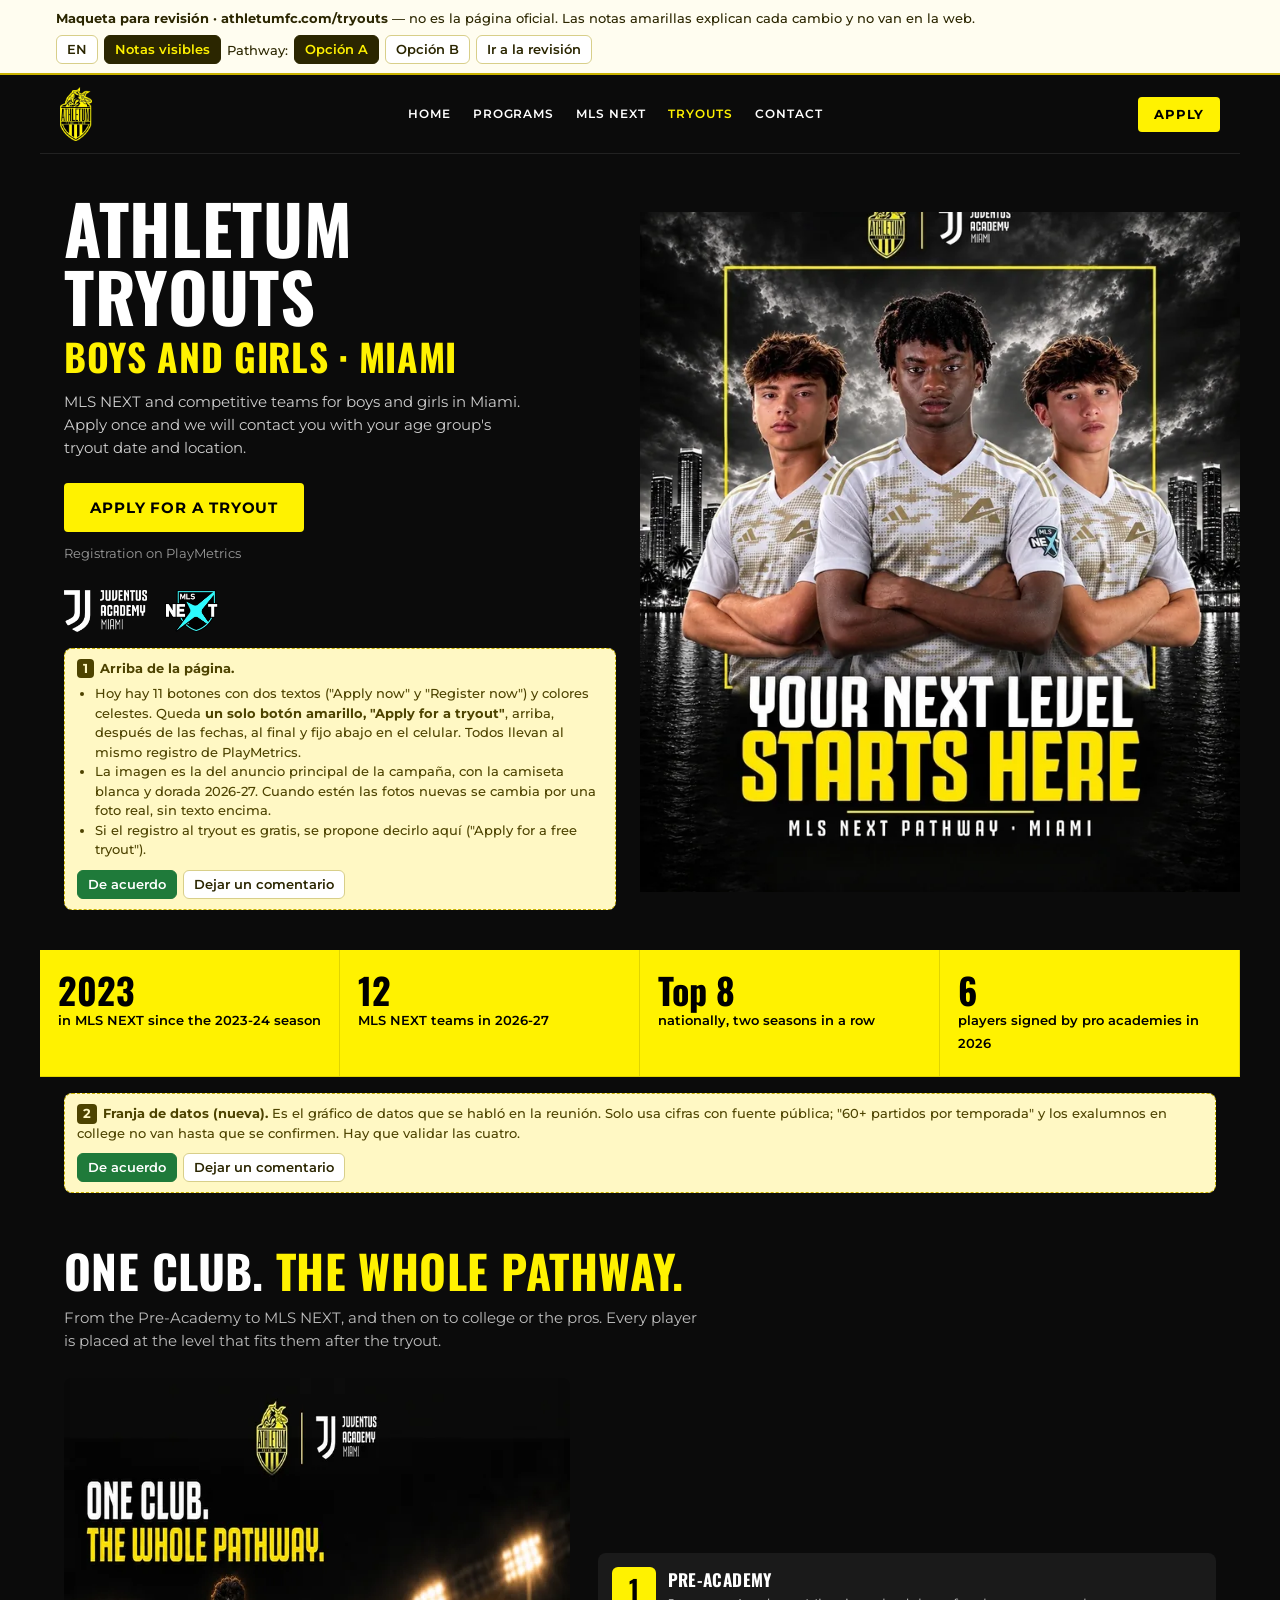
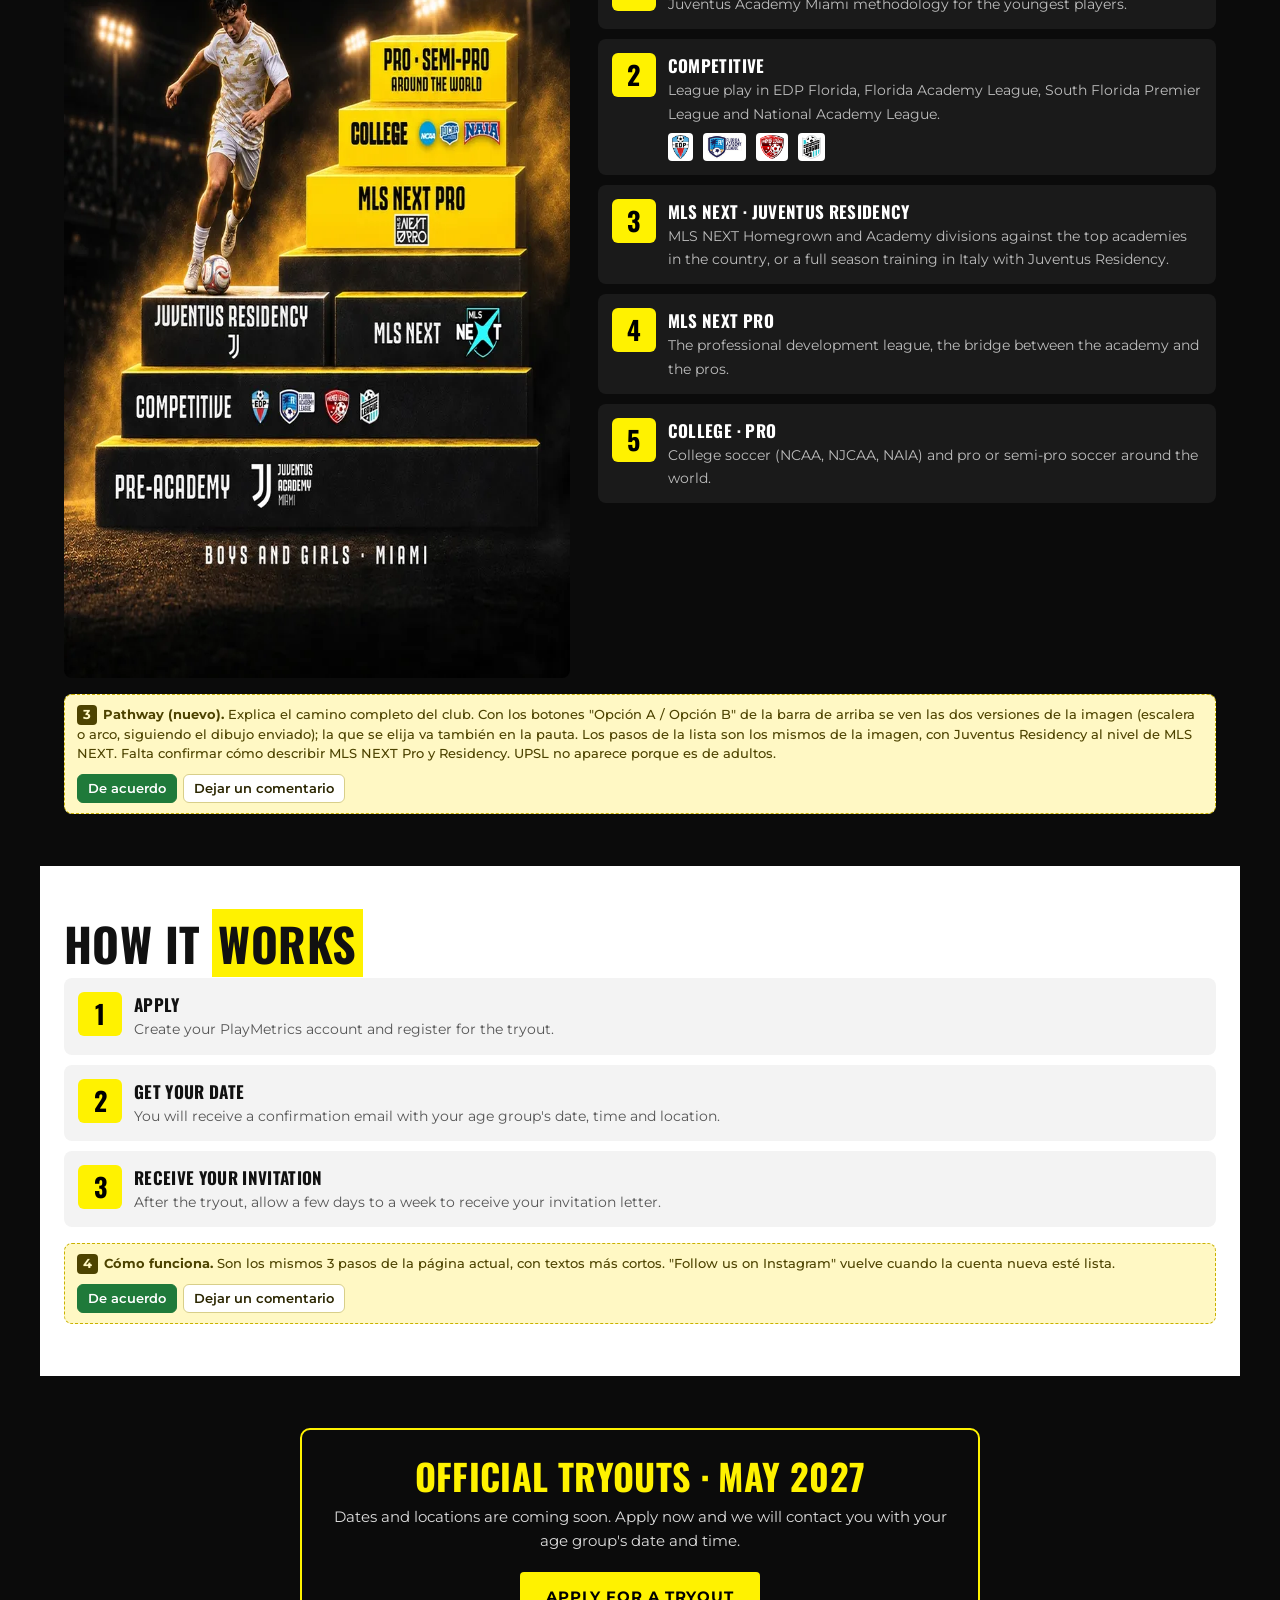
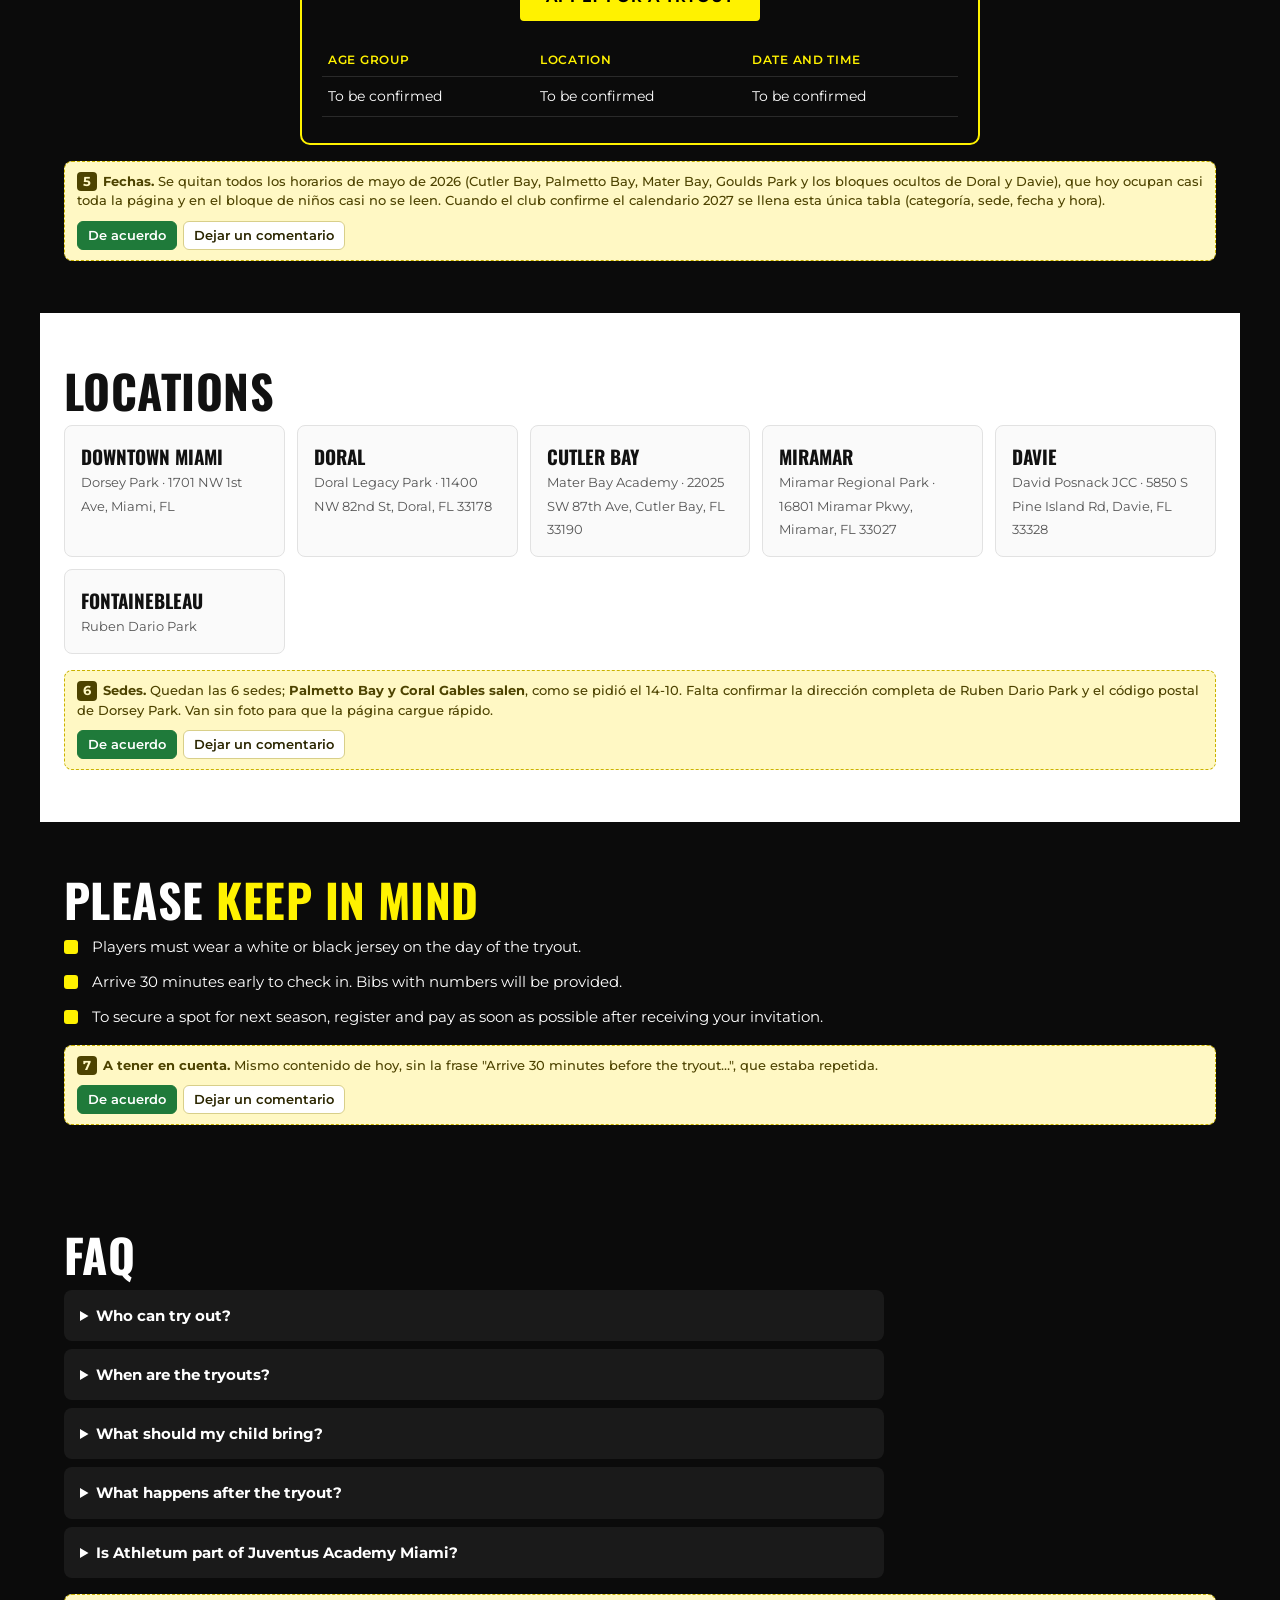
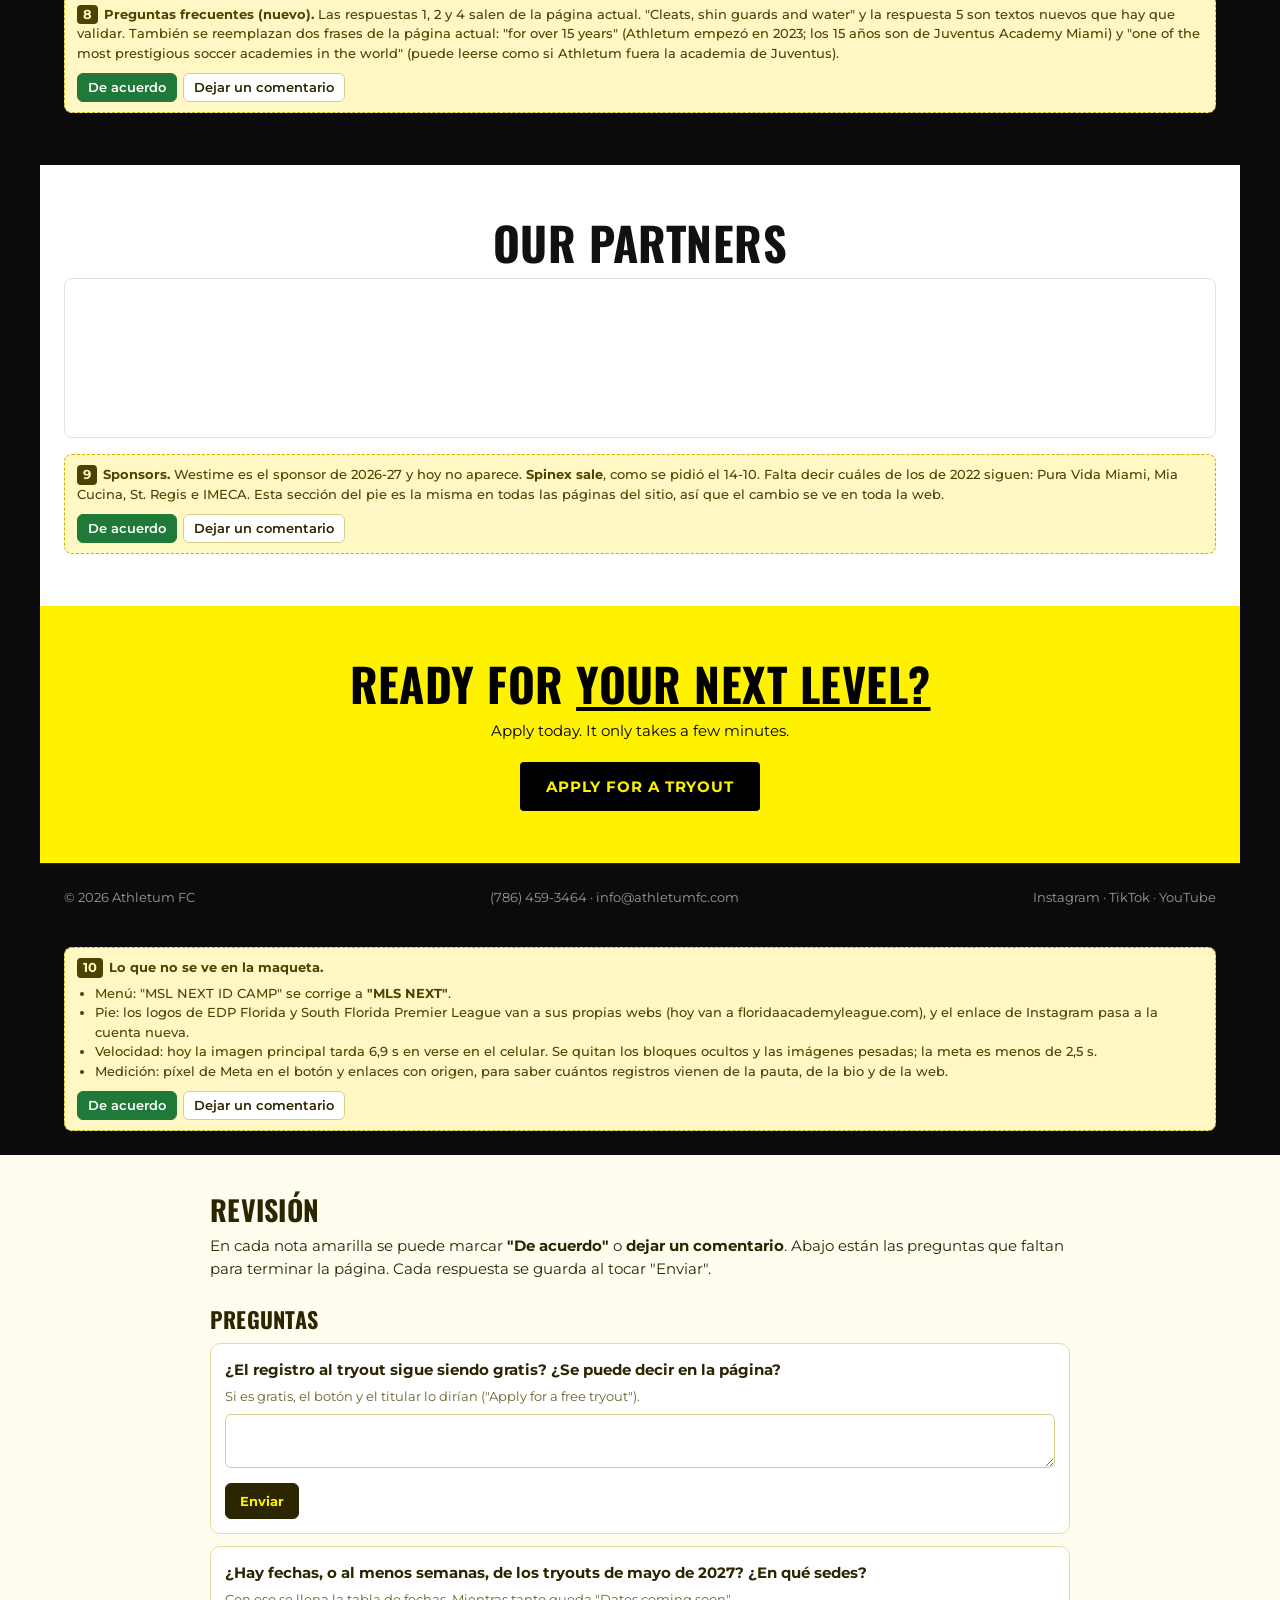
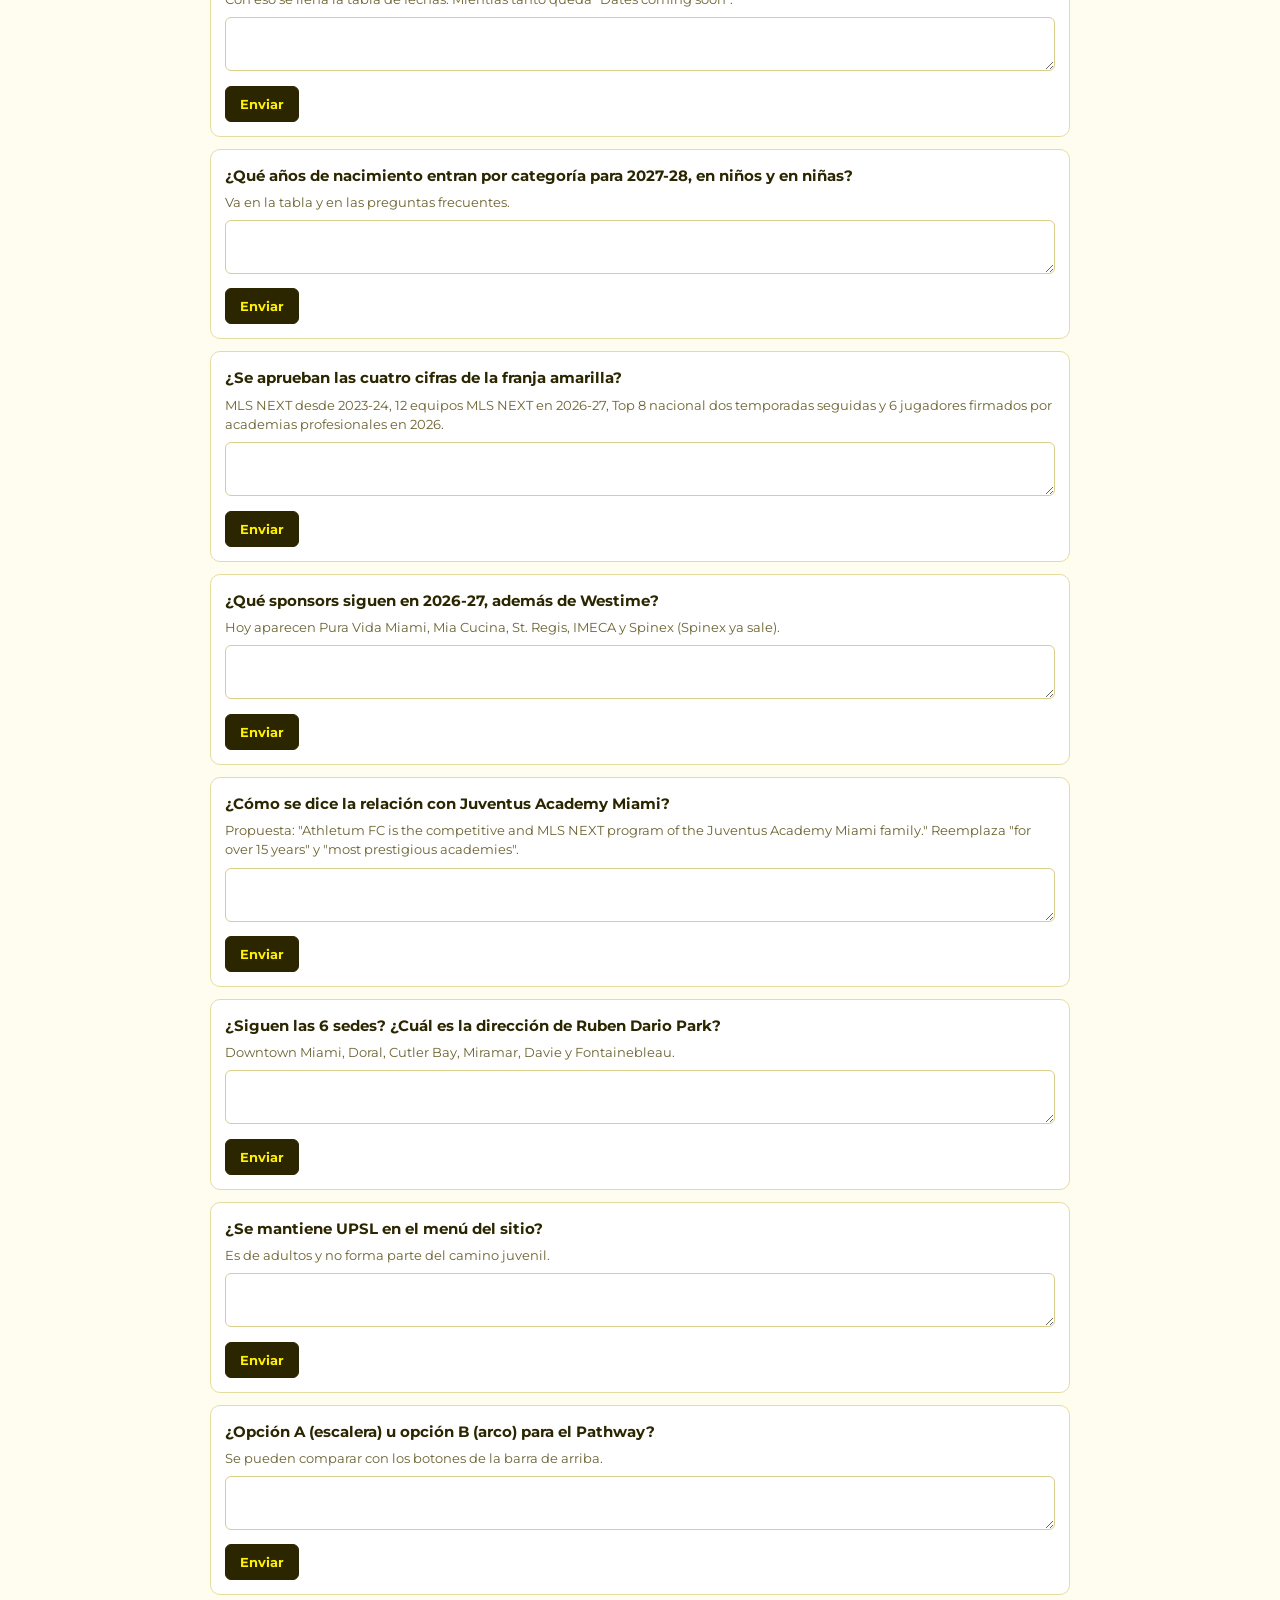
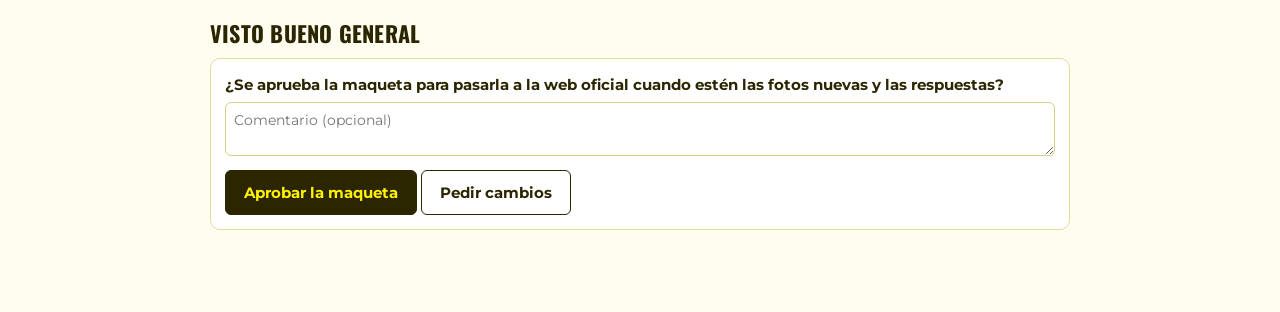
==== index.html @ 24070ed6 "Maqueta: cambio de idioma ES/EN Co-Authored-By: Claude Opus 5.5 <noreply@anthropic.com>" ====
<!doctype html>
<html lang="es">
<head>
<meta charset="utf-8">
<meta name="viewport" content="width=device-width, initial-scale=1">
<meta name="robots" content="noindex, nofollow">
<title>Maqueta Tryouts Athletum</title>
<link rel="preconnect" href="https://fonts.googleapis.com">
<link rel="preconnect" href="https://fonts.gstatic.com" crossorigin>
<link href="https://fonts.googleapis.com/css2?family=Oswald:wght@500;700&family=Montserrat:wght@400;500;600;700&display=swap" rel="stylesheet">
<style>
:root{--amarillo:#FFF200;--negro:#0b0b0b;--gris:#1a1a1a;--nota:#fff8c4;--nota-borde:#c9b200;--nota-txt:#4d4300;--ok:#1f7a3a}
*{box-sizing:border-box}
html{scroll-behavior:smooth;scroll-padding-top:70px}
body{margin:0;background:var(--negro);color:#fff;font:15px/1.55 Montserrat,system-ui,sans-serif}
img{max-width:100%;display:block}
a{color:inherit}
h1,h2,h3{font-family:Oswald,Impact,sans-serif;font-weight:700;text-transform:uppercase;letter-spacing:.01em;line-height:1.1}

/* ---------- barra de revisión (no es parte de la web) ---------- */
.rev{position:sticky;top:0;z-index:50;background:#fffdf0;color:#2b2600;border-bottom:2px solid var(--nota-borde);font:500 13px/1.4 Montserrat,sans-serif}
.rev .in{max-width:1200px;margin:0 auto;padding:9px 16px;display:flex;flex-wrap:wrap;gap:8px 14px;align-items:center;justify-content:space-between}
.rev b{font-weight:700}
.rev .ctl{display:flex;flex-wrap:wrap;gap:6px;align-items:center}
.rev button,.rev a.b{font:600 12.5px Montserrat,sans-serif;border:1px solid #d8cf8a;background:#fff;color:#2b2600;border-radius:6px;padding:6px 10px;cursor:pointer;text-decoration:none}
.rev button[aria-pressed="true"]{background:#2b2600;color:#fff200;border-color:#2b2600}
.rev button:focus-visible,.rev a.b:focus-visible{outline:2px solid #2b2600;outline-offset:2px}

/* ---------- maqueta de la web ---------- */
.m{max-width:1200px;margin:0 auto;background:var(--negro)}
.cab{display:flex;justify-content:space-between;align-items:center;padding:12px 20px;border-bottom:1px solid #222}
.cab img{height:54px;width:auto}
.cab nav{display:none;gap:22px;font-size:12px;font-weight:600;letter-spacing:.08em}
@media(min-width:900px){.cab nav{display:flex}}
.cab nav span.act{color:var(--amarillo)}
.btn{display:inline-block;background:var(--amarillo);color:#000;font:700 15px Montserrat,sans-serif;letter-spacing:.06em;text-transform:uppercase;text-decoration:none;padding:15px 26px;border-radius:4px;border:0;cursor:pointer}
.btn.chico{padding:10px 16px;font-size:12.5px}
.btn:focus-visible{outline:3px solid #fff;outline-offset:2px}
.hero{display:grid;grid-template-columns:1fr;align-items:center}
@media(min-width:900px){.hero{grid-template-columns:1fr 1fr}}
.hero .txt{padding:40px 24px}
.hero h1{font-size:clamp(40px,7vw,68px);margin:0 0 6px;line-height:1}
.hero h1 em{font-style:normal;color:var(--amarillo);display:block;font-size:.55em;margin-top:8px}
.hero p{color:#cfcfcf;max-width:460px;margin:14px 0 24px}
.hero .fino{font-size:12.5px;color:#9a9a9a;margin-top:12px}
.hero > img{width:100%;height:100%;object-fit:cover;max-height:680px}
.afil{display:flex;gap:18px;align-items:center;margin-top:26px}
.afil img{height:42px;width:auto}
.cifras{display:grid;grid-template-columns:repeat(2,1fr);background:var(--amarillo);color:#000}
@media(min-width:900px){.cifras{grid-template-columns:repeat(4,1fr)}}
.cifras div{padding:22px 18px;border-right:1px solid rgba(0,0,0,.12);border-bottom:1px solid rgba(0,0,0,.12)}
.cifras b{display:block;font:700 36px Oswald,sans-serif;line-height:1}
.cifras span{font-size:12.5px;font-weight:600}
section{padding:52px 24px}
section h2{font-size:clamp(30px,4.6vw,46px);margin:0 0 10px}
section h2 em{font-style:normal;color:var(--amarillo)}
.sub{color:#bdbdbd;margin:0 0 26px;max-width:640px}
.claro{background:#fff;color:#111}
.claro .sub{color:#555}
.claro h2 em{color:#111;background:var(--amarillo);padding:0 6px}
.pathway{display:grid;gap:28px;align-items:center}
@media(min-width:900px){.pathway{grid-template-columns:.9fr 1.1fr}}
.pathway img{border-radius:8px}
.pasos{list-style:none;padding:0;margin:0;display:grid;gap:10px;counter-reset:p}
.pasos li{display:grid;grid-template-columns:44px 1fr;gap:12px;align-items:start;background:var(--gris);border-radius:8px;padding:14px}
.claro .pasos li{background:#f3f3f3}
.pasos li::before{counter-increment:p;content:counter(p);font:700 26px Oswald,sans-serif;color:#000;background:var(--amarillo);border-radius:6px;text-align:center;line-height:44px;height:44px}
.pasos b{display:block;font:700 17px Oswald,sans-serif;text-transform:uppercase;letter-spacing:.02em}
.pasos span{font-size:13.5px;color:#bdbdbd}
.claro .pasos span{color:#555}
.logos-fila{display:flex;flex-wrap:wrap;gap:10px;align-items:center;margin-top:8px}
.logos-fila img{height:28px;width:auto;background:#fff;border-radius:4px;padding:2px 4px}
.fecha{border:2px solid var(--amarillo);border-radius:10px;padding:26px 20px;text-align:center;max-width:680px;margin:0 auto}
.fecha h3{font-size:clamp(26px,4vw,36px);margin:0;color:var(--amarillo)}
.fecha p{margin:10px 0 20px;color:#ddd}
.tabla-scroll{overflow-x:auto}
.tabla{width:100%;border-collapse:collapse;margin:22px 0 0;font-size:13.5px;text-align:left}
.tabla th,.tabla td{border-bottom:1px solid #2a2a2a;padding:9px 6px}
.tabla th{color:var(--amarillo);font:600 12px Montserrat,sans-serif;letter-spacing:.06em;text-transform:uppercase}
.sedes{display:grid;grid-template-columns:repeat(auto-fit,minmax(220px,1fr));gap:12px}
.sede{border:1px solid #e2e2e2;border-radius:8px;padding:16px;background:#fafafa}
.sede b{font:700 19px Oswald,sans-serif;text-transform:uppercase;display:block}
.sede span{font-size:13px;color:#555}
.tener{display:grid;gap:12px;padding:0;margin:0;list-style:none;max-width:760px}
.tener li{padding-left:28px;position:relative}
.tener li::before{content:"";position:absolute;left:0;top:5px;width:14px;height:14px;background:var(--amarillo);border-radius:3px}
details{background:var(--gris);border-radius:8px;padding:14px 16px;margin-bottom:8px;max-width:820px}
summary{cursor:pointer;font-weight:700}
details p{margin:10px 0 0;color:#cfcfcf;font-size:14px}
.sponsors{display:flex;flex-wrap:wrap;gap:28px;align-items:center;justify-content:center;background:#fff;border:1px solid #e2e2e2;border-radius:8px;padding:24px}
.sponsors img{height:110px;width:auto}
.final{text-align:center;background:var(--amarillo);color:#000}
.final h2 em{color:#000;text-decoration:underline}
.final .btn{background:#000;color:var(--amarillo)}
.pie{padding:24px;font-size:12.5px;color:#9a9a9a;display:flex;flex-wrap:wrap;gap:16px;justify-content:space-between;border-top:1px solid #222}
.fija{position:sticky;bottom:0;background:rgba(11,11,11,.96);padding:10px 16px;display:flex;justify-content:center;border-top:1px solid #333;z-index:20}
.fija .btn{width:100%;text-align:center}
@media(min-width:900px){.fija{display:none}}

/* ---------- notas de revisión ---------- */
.nota{display:block;background:var(--nota);color:var(--nota-txt);border:1px dashed var(--nota-borde);border-radius:8px;font:500 13px/1.5 Montserrat,sans-serif;padding:10px 12px;margin:16px 0 0;text-transform:none;letter-spacing:0;text-align:left}
.nota b{color:var(--nota-txt)}
.nota .num{display:inline-block;background:var(--nota-txt);color:var(--nota);font-weight:700;border-radius:4px;padding:0 6px;margin-right:6px}
.nota ul{margin:6px 0 0;padding-left:18px}
.nota .acc{display:flex;flex-wrap:wrap;gap:6px;margin-top:10px;align-items:center}
.nota button{font:600 12.5px Montserrat,sans-serif;border:1px solid #d8cf8a;background:#fff;color:#2b2600;border-radius:6px;padding:6px 10px;cursor:pointer}
.nota button.si{background:var(--ok);border-color:var(--ok);color:#fff}
.nota button:focus-visible{outline:2px solid #2b2600;outline-offset:2px}
.nota textarea{width:100%;font:13px Montserrat,sans-serif;border:1px solid #d8cf8a;border-radius:6px;padding:8px;margin-top:8px;resize:vertical}
.nota .est{font-weight:700;color:var(--ok)}
.nota.hecho{border-style:solid;border-color:var(--ok)}
html[data-l="en"] .es,html:not([data-l="en"]) .en{display:none!important}
.nota>div.es,.nota>div.en{display:inline}
body.sin-notas .nota{display:none}
.solo-rev{display:none}body.sin-notas .solo-rev{display:block}

/* ---------- panel final de revisión ---------- */
.panel{background:#fffdf0;color:#2b2600;padding:40px 16px 70px}
.panel .in{max-width:860px;margin:0 auto}
.panel h2{color:#2b2600;font-size:28px;margin:0 0 8px}
.panel p{margin:0 0 14px}
.panel ol{padding-left:20px}
.panel li{margin:6px 0}
.panel .preg{background:#fff;border:1px solid #e6dca0;border-radius:10px;padding:14px;margin:12px 0}
.panel .preg label{display:block;font-weight:700;margin-bottom:6px}
.panel .preg .ctx{font-size:12.5px;color:#6b6230;margin:0 0 8px}
.panel textarea{width:100%;font:14px Montserrat,sans-serif;border:1px solid #d8cf8a;border-radius:6px;padding:8px;resize:vertical}
.panel button{font:700 13px Montserrat,sans-serif;border:1px solid #2b2600;background:#2b2600;color:#fff200;border-radius:6px;padding:9px 14px;cursor:pointer;margin-top:8px}
.panel button.sec{background:#fff;color:#2b2600}
.panel button:focus-visible{outline:2px solid #2b2600;outline-offset:2px}
.panel .est{font-weight:700;color:var(--ok);margin-left:8px}
.panel .grande{font-size:15px;padding:12px 18px}
</style>
</head>
<body>

<div class="rev" role="region" aria-label="Barra de revisión">
  <div class="in">
    <span><span class="es"><b>Maqueta para revisión · athletumfc.com/tryouts</b> — no es la página oficial. Las notas amarillas explican cada cambio y no van en la web.</span><span class="en"><b>Mockup for review · athletumfc.com/tryouts</b> — this is not the live page. The yellow notes explain each change and are not part of the website.</span></span>
    <span class="ctl">
      <button type="button" id="b-lang">EN</button>
      <button type="button" id="b-notas" aria-pressed="true">Notas visibles</button>
      <span>Pathway:</span>
      <button type="button" class="b-pw" data-pw="a" aria-pressed="true"><span class="es">Opción A</span><span class="en">Option A</span></button>
      <button type="button" class="b-pw" data-pw="b" aria-pressed="false"><span class="es">Opción B</span><span class="en">Option B</span></button>
      <a class="b" href="#revision"><span class="es">Ir a la revisión</span><span class="en">Go to review</span></a>
    </span>
  </div>
</div>

<main class="m">

  <div class="cab">
    <img src="assets/logo_athletum.webp" alt="Athletum FC" width="178" height="300">
    <nav aria-label="Menú (maqueta)"><span>HOME</span><span>PROGRAMS</span><span>MLS NEXT</span><span class="act">TRYOUTS</span><span>CONTACT</span></nav>
    <a class="btn chico" href="#apply">Apply</a>
  </div>

  <div class="hero" id="s-hero">
    <div class="txt">
      <h1>Athletum Tryouts <em>Boys and girls · Miami</em></h1>
      <p>MLS NEXT and competitive teams for boys and girls in Miami. Apply once and we will contact you with your age group's tryout date and location.</p>
      <a class="btn" id="apply" href="#apply">Apply for a tryout</a>
      <div class="fino">Registration on PlayMetrics</div>
      <div class="afil"><img src="assets/logo_jam.webp" alt="Juventus Academy Miami" width="593" height="300"><img src="assets/logo_mlsnext.webp" alt="MLS NEXT" width="208" height="164"></div>
      <div class="nota" data-k="hero"><span class="num">1</span><div class="es"><b>Arriba de la página.</b>
        <ul>
          <li>Hoy hay 11 botones con dos textos ("Apply now" y "Register now") y colores celestes. Queda <b>un solo botón amarillo, "Apply for a tryout"</b>, arriba, después de las fechas, al final y fijo abajo en el celular. Todos llevan al mismo registro de PlayMetrics.</li>
          <li>La imagen es la del anuncio principal de la campaña, con la camiseta blanca y dorada 2026-27. Cuando estén las fotos nuevas se cambia por una foto real, sin texto encima.</li>
          <li>Si el registro al tryout es gratis, se propone decirlo aquí ("Apply for a free tryout").</li>
        </ul>
      </div><div class="en"><b>Top of the page.</b><ul><li>Today there are 11 buttons with two labels ("Apply now" and "Register now") in light blue. There will be <b>a single yellow button, "Apply for a tryout"</b>: at the top, after the dates, at the end and fixed at the bottom on mobile. All of them go to the same PlayMetrics registration.</li><li>The image is the main ad of the campaign, with the white and gold 2026-27 kit. When the new photos arrive it will be replaced by a real photo with no text on it.</li><li>If the tryout registration is free, the proposal is to say so here ("Apply for a free tryout").</li></ul></div></div>
    </div>
    <img src="assets/hero.webp" alt="Athletum players in the 2026-27 white and gold kit" width="720" height="900" fetchpriority="high">
  </div>

  <div class="cifras" id="s-cifras">
    <div><b>2023</b><span>in MLS NEXT since the 2023-24 season</span></div>
    <div><b>12</b><span>MLS NEXT teams in 2026-27</span></div>
    <div><b>Top 8</b><span>nationally, two seasons in a row</span></div>
    <div><b>6</b><span>players signed by pro academies in 2026</span></div>
  </div>
  <div style="padding:0 24px"><div class="nota" data-k="cifras"><span class="num">2</span><div class="es"><b>Franja de datos (nueva).</b> Es el gráfico de datos que se habló en la reunión. Solo usa cifras con fuente pública; "60+ partidos por temporada" y los exalumnos en college no van hasta que se confirmen. Hay que validar las cuatro.</div><div class="en"><b>Stats strip (new).</b> This is the data graphic discussed in the meeting. It only uses figures with a public source; "60+ games per season" and alumni in college are left out until they are confirmed. All four need to be validated.</div></div></div>

  <section id="s-pathway">
    <h2>One club. <em>The whole pathway.</em></h2>
    <p class="sub">From the Pre-Academy to MLS NEXT, and then on to college or the pros. Every player is placed at the level that fits them after the tryout.</p>
    <div class="pathway">
      <img id="img-pw" src="assets/pathway_a.webp" alt="Athletum pathway: Pre-Academy, Competitive, MLS NEXT, College and Pro" width="720" height="900" loading="lazy">
      <ol class="pasos">
        <li><div><b>Pre-Academy</b><span>Juventus Academy Miami methodology for the youngest players.</span></div></li>
        <li><div><b>Competitive</b><span>League play in EDP Florida, Florida Academy League, South Florida Premier League and National Academy League.</span>
          <div class="logos-fila"><img src="assets/liga_edp.webp" alt="EDP Florida"><img src="assets/liga_fal.webp" alt="Florida Academy League"><img src="assets/liga_sfpl.webp" alt="South Florida Premier League"><img src="assets/liga_nal.webp" alt="National Academy League"></div></div></li>
        <li><div><b>MLS NEXT · Juventus Residency</b><span>MLS NEXT Homegrown and Academy divisions against the top academies in the country, or a full season training in Italy with Juventus Residency.</span></div></li>
        <li><div><b>MLS NEXT Pro</b><span>The professional development league, the bridge between the academy and the pros.</span></div></li>
        <li><div><b>College · Pro</b><span>College soccer (NCAA, NJCAA, NAIA) and pro or semi-pro soccer around the world.</span></div></li>
      </ol>
    </div>
    <div class="nota" data-k="pathway"><span class="num">3</span><div class="es"><b>Pathway (nuevo).</b> Explica el camino completo del club. Con los botones "Opción A / Opción B" de la barra de arriba se ven las dos versiones de la imagen (escalera o arco, siguiendo el dibujo enviado); la que se elija va también en la pauta. Los pasos de la lista son los mismos de la imagen, con Juventus Residency al nivel de MLS NEXT. Falta confirmar cómo describir MLS NEXT Pro y Residency. UPSL no aparece porque es de adultos.</div><div class="en"><b>Pathway (new).</b> Shows the club's full pathway. The "Option A / Option B" buttons in the top bar switch between the two versions of the image (stairs or arch, following the drawing that was sent); the one chosen will also be used in the ads. The steps in the list match the image, with Juventus Residency at the MLS NEXT level. Still to confirm: how to describe MLS NEXT Pro and Residency. UPSL is not shown because it is an adult league.</div></div>
  </section>

  <section class="claro" id="s-como">
    <h2>How it <em>works</em></h2>
    <ol class="pasos">
      <li><div><b>Apply</b><span>Create your PlayMetrics account and register for the tryout.</span></div></li>
      <li><div><b>Get your date</b><span>You will receive a confirmation email with your age group's date, time and location.</span></div></li>
      <li><div><b>Receive your invitation</b><span>After the tryout, allow a few days to a week to receive your invitation letter.</span></div></li>
    </ol>
    <div class="nota" data-k="como"><span class="num">4</span><div class="es"><b>Cómo funciona.</b> Son los mismos 3 pasos de la página actual, con textos más cortos. "Follow us on Instagram" vuelve cuando la cuenta nueva esté lista.</div><div class="en"><b>How it works.</b> Same 3 steps as the current page, with shorter text. "Follow us on Instagram" comes back once the new account is ready.</div></div>
  </section>

  <section id="s-fechas">
    <div class="fecha">
      <h3>Official tryouts · May 2027</h3>
      <p>Dates and locations are coming soon. Apply now and we will contact you with your age group's date and time.</p>
      <a class="btn" href="#apply">Apply for a tryout</a>
      <div class="tabla-scroll"><table class="tabla">
        <tr><th>Age group</th><th>Location</th><th>Date and time</th></tr>
        <tr><td>To be confirmed</td><td>To be confirmed</td><td>To be confirmed</td></tr>
      </table></div>
    </div>
    <div class="nota" data-k="fechas"><span class="num">5</span><div class="es"><b>Fechas.</b> Se quitan todos los horarios de mayo de 2026 (Cutler Bay, Palmetto Bay, Mater Bay, Goulds Park y los bloques ocultos de Doral y Davie), que hoy ocupan casi toda la página y en el bloque de niños casi no se leen. Cuando el club confirme el calendario 2027 se llena esta única tabla (categoría, sede, fecha y hora).</div><div class="en"><b>Dates.</b> All the May 2026 schedules are removed (Cutler Bay, Palmetto Bay, Mater Bay, Goulds Park and the hidden Doral and Davie blocks). Today they take up almost the whole page, and in the boys' block they are barely readable. Once the club confirms the 2027 calendar, this single table is filled in (age group, location, date and time).</div></div>
  </section>

  <section class="claro" id="s-sedes">
    <h2>Locations</h2>
    <div class="sedes">
      <div class="sede"><b>Downtown Miami</b><span>Dorsey Park · 1701 NW 1st Ave, Miami, FL</span></div>
      <div class="sede"><b>Doral</b><span>Doral Legacy Park · 11400 NW 82nd St, Doral, FL 33178</span></div>
      <div class="sede"><b>Cutler Bay</b><span>Mater Bay Academy · 22025 SW 87th Ave, Cutler Bay, FL 33190</span></div>
      <div class="sede"><b>Miramar</b><span>Miramar Regional Park · 16801 Miramar Pkwy, Miramar, FL 33027</span></div>
      <div class="sede"><b>Davie</b><span>David Posnack JCC · 5850 S Pine Island Rd, Davie, FL 33328</span></div>
      <div class="sede"><b>Fontainebleau</b><span>Ruben Dario Park</span></div>
    </div>
    <div class="nota" data-k="sedes"><span class="num">6</span><div class="es"><b>Sedes.</b> Quedan las 6 sedes; <b>Palmetto Bay y Coral Gables salen</b>, como se pidió el 14-10. Falta confirmar la dirección completa de Ruben Dario Park y el código postal de Dorsey Park. Van sin foto para que la página cargue rápido.</div><div class="en"><b>Locations.</b> The 6 locations stay; <b>Palmetto Bay and Coral Gables are removed</b>, as requested on Oct 14. Still to confirm: the full address of Ruben Dario Park and the ZIP code of Dorsey Park. No photos, so the page loads fast.</div></div>
  </section>

  <section id="s-tener">
    <h2>Please <em>keep in mind</em></h2>
    <ul class="tener">
      <li>Players must wear a white or black jersey on the day of the tryout.</li>
      <li>Arrive 30 minutes early to check in. Bibs with numbers will be provided.</li>
      <li>To secure a spot for next season, register and pay as soon as possible after receiving your invitation.</li>
    </ul>
    <div class="nota" data-k="tener"><span class="num">7</span><div class="es"><b>A tener en cuenta.</b> Mismo contenido de hoy, sin la frase "Arrive 30 minutes before the tryout…", que estaba repetida.</div><div class="en"><b>Keep in mind.</b> Same content as today, without the sentence "Arrive 30 minutes before the tryout…", which was repeated.</div></div>
  </section>

  <section id="s-faq">
    <h2>FAQ</h2>
    <details><summary>Who can try out?</summary><p>Boys and girls. Each age group has its own date and time.</p></details>
    <details><summary>When are the tryouts?</summary><p>The official tryouts are in May 2027. Apply now and we will contact you with the date and location for your age group.</p></details>
    <details><summary>What should my child bring?</summary><p>A white or black jersey, cleats, shin guards and water. Please arrive 30 minutes early to check in.</p></details>
    <details><summary>What happens after the tryout?</summary><p>You will receive an invitation letter within a few days to a week with the team and level for your player.</p></details>
    <details><summary>Is Athletum part of Juventus Academy Miami?</summary><p>Athletum FC is the competitive and MLS NEXT program of the Juventus Academy Miami family.</p></details>
    <div class="nota" data-k="faq"><span class="num">8</span><div class="es"><b>Preguntas frecuentes (nuevo).</b> Las respuestas 1, 2 y 4 salen de la página actual. "Cleats, shin guards and water" y la respuesta 5 son textos nuevos que hay que validar. También se reemplazan dos frases de la página actual: "for over 15 years" (Athletum empezó en 2023; los 15 años son de Juventus Academy Miami) y "one of the most prestigious soccer academies in the world" (puede leerse como si Athletum fuera la academia de Juventus).</div><div class="en"><b>FAQ (new).</b> Answers 1, 2 and 4 come from the current page. "Cleats, shin guards and water" and answer 5 are new and need to be validated. Two sentences of the current page are also replaced: "for over 15 years" (Athletum started in 2023; the 15 years belong to Juventus Academy Miami) and "one of the most prestigious soccer academies in the world" (it can read as if Athletum were the Juventus academy).</div></div>
  </section>

  <section class="claro" id="s-partners" style="text-align:center">
    <h2>Our partners</h2>
    <div class="sponsors"><img src="assets/sp_westime.webp" alt="Westime" width="160" height="160"></div>
    <div class="nota" data-k="partners"><span class="num">9</span><div class="es"><b>Sponsors.</b> Westime es el sponsor de 2026-27 y hoy no aparece. <b>Spinex sale</b>, como se pidió el 14-10. Falta decir cuáles de los de 2022 siguen: Pura Vida Miami, Mia Cucina, St. Regis e IMECA. Esta sección del pie es la misma en todas las páginas del sitio, así que el cambio se ve en toda la web.</div><div class="en"><b>Sponsors.</b> Westime is the 2026-27 sponsor and does not appear today. <b>Spinex is removed</b>, as requested on Oct 14. Still to confirm which 2022 sponsors remain: Pura Vida Miami, Mia Cucina, St. Regis and IMECA. This footer section is shared by every page of the site, so the change applies to the whole website.</div></div>
  </section>

  <section class="final" id="s-final">
    <h2>Ready for <em>your next level?</em></h2>
    <p style="margin:0 0 20px">Apply today. It only takes a few minutes.</p>
    <a class="btn" href="#apply">Apply for a tryout</a>
  </section>

  <div class="pie">
    <span>© 2026 Athletum FC</span>
    <span>(786) 459-3464 · info@athletumfc.com</span>
    <span>Instagram · TikTok · YouTube</span>
  </div>
  <div style="padding:0 24px 24px"><div class="nota" data-k="general"><span class="num">10</span><div class="es"><b>Lo que no se ve en la maqueta.</b>
    <ul>
      <li>Menú: "MSL NEXT ID CAMP" se corrige a <b>"MLS NEXT"</b>.</li>
      <li>Pie: los logos de EDP Florida y South Florida Premier League van a sus propias webs (hoy van a floridaacademyleague.com), y el enlace de Instagram pasa a la cuenta nueva.</li>
      <li>Velocidad: hoy la imagen principal tarda 6,9 s en verse en el celular. Se quitan los bloques ocultos y las imágenes pesadas; la meta es menos de 2,5 s.</li>
      <li>Medición: píxel de Meta en el botón y enlaces con origen, para saber cuántos registros vienen de la pauta, de la bio y de la web.</li>
    </ul>
  </div><div class="en"><b>What the mockup does not show.</b><ul><li>Menu: "MSL NEXT ID CAMP" is corrected to <b>"MLS NEXT"</b>.</li><li>Footer: the EDP Florida and South Florida Premier League logos link to their own websites (today they go to floridaacademyleague.com), and the Instagram link goes to the new account.</li><li>Speed: today the main image takes 6.9 s to appear on mobile. Hidden blocks and heavy images are removed; the goal is under 2.5 s.</li><li>Tracking: Meta pixel on the button and tagged links, to know how many registrations come from the ads, the Instagram bio and the website.</li></ul></div></div></div>

  <div class="fija"><a class="btn" href="#apply">Apply for a tryout</a></div>
</main>

<div class="panel" id="revision">
  <div class="in">
    <h2><span class="es">Revisión</span><span class="en">Review</span></h2>
    <p><span class="es">En cada nota amarilla se puede marcar <b>"De acuerdo"</b> o <b>dejar un comentario</b>. Abajo están las preguntas que faltan para terminar la página. Cada respuesta se guarda al tocar "Enviar".</span><span class="en">On each yellow note you can tap <b>"Agree"</b> or <b>leave a comment</b>. Below are the questions still needed to finish the page. Each answer is saved when you tap "Send".</span></p>
    <p class="solo-rev" style="font-size:13px"><span class="es">Las notas están ocultas. Para revisar sección por sección, tocar "Notas ocultas" en la barra de arriba.</span><span class="en">The notes are hidden. To review section by section, tap "Notes hidden" in the top bar.</span></p>

    <h2 style="font-size:22px;margin-top:26px"><span class="es">Preguntas</span><span class="en">Questions</span></h2>
    <div id="preguntas"></div>

    <h2 style="font-size:22px;margin-top:26px"><span class="es">Visto bueno general</span><span class="en">Overall approval</span></h2>
    <div class="preg">
      <label for="t-general"><span class="es">¿Se aprueba la maqueta para pasarla a la web oficial cuando estén las fotos nuevas y las respuestas?</span><span class="en">Is the mockup approved, to be moved to the live website once the new photos and the answers are in?</span></label>
      <textarea id="t-general" rows="2" data-ph-es="Comentario (opcional)" data-ph-en="Comment (optional)" placeholder="Comentario (opcional)"></textarea>
      <button type="button" class="grande" id="b-aprobar"><span class="es">Aprobar la maqueta</span><span class="en">Approve the mockup</span></button>
      <button type="button" class="sec grande" id="b-cambios"><span class="es">Pedir cambios</span><span class="en">Request changes</span></button>
      <span class="est" id="e-general" role="status"></span>
    </div>
  </div>
</div>

<script>
const FORM='https://docs.google.com/forms/d/e/1FAIpQLSeGUY8Cv9Ea08X9HkdznY9pzVoUc4Gj-GdymsVTFP86wbE5sw/formResponse';
const ENTRY={pieza:333677581,cuenta:724853821,autor:299801437,comentario:1175231019,copy_corregido:1649408514,copy_original:1637675582,enviado:909195940,tipo:1605073129,zona:1831673234,fila:1327618412};
const CUENTA='athletum_web_tryouts', LSK='ath_maqueta_web_v1', LSL='ath_maqueta_lang';
const LS={get(){try{return JSON.parse(localStorage.getItem(LSK)||'{}')}catch(e){return {}}},set(v){try{localStorage.setItem(LSK,JSON.stringify(v))}catch(e){}}};

// ---- idioma / language ----
const T={
  es:{agree:'De acuerdo',comment:'Dejar un comentario',sendc:'Enviar comentario',send:'Enviar',sending:'Enviando…',fail:'No se pudo enviar; probar de nuevo',
      okAgree:'✓ De acuerdo',okComment:'✓ Comentario enviado',okSent:'✓ Enviado',okApproved:'✓ Maqueta aprobada',okChanges:'✓ Cambios pedidos',
      notesOn:'Notas visibles',notesOff:'Notas ocultas',writeChanges:'Escribir qué cambiar',aria:'Comentario sobre esta sección',btnLang:'EN',loc:'es'},
  en:{agree:'Agree',comment:'Leave a comment',sendc:'Send comment',send:'Send',sending:'Sending…',fail:'Could not send; please try again',
      okAgree:'✓ Agreed',okComment:'✓ Comment sent',okSent:'✓ Sent',okApproved:'✓ Mockup approved',okChanges:'✓ Changes requested',
      notesOn:'Notes visible',notesOff:'Notes hidden',writeChanges:'Write what to change',aria:'Comment on this section',btnLang:'ES',loc:'en'}};
let L=(()=>{try{return localStorage.getItem(LSL)==='en'?'en':'es'}catch(e){return 'es'}})();
const tr=k=>T[L][k];
const hora=iso=>{try{return new Date(iso).toLocaleString(tr('loc'),{day:'2-digit',month:'2-digit',hour:'2-digit',minute:'2-digit'})}catch(e){return ''}};
const pintores=[];

async function enviar(pieza,tipo,comentario){
  const f=new URLSearchParams(), reg={pieza,cuenta:CUENTA,autor:'Alessandro',tipo,comentario:comentario||'',copy_original:'',copy_corregido:'',enviado:new Date().toISOString(),zona:'',fila:''};
  for(const k in ENTRY)f.append('entry.'+ENTRY[k],reg[k]??'');
  try{await fetch(FORM,{method:'POST',mode:'no-cors',body:f});const s=LS.get();s[pieza]={tipo,comentario,hora:reg.enviado};LS.set(s);return true}catch(e){return false}}

// controles dentro de cada nota
document.querySelectorAll('.nota[data-k]').forEach(n=>{
  const k=n.dataset.k, acc=document.createElement('div'); acc.className='acc';
  acc.innerHTML='<button type="button" class="si"></button><button type="button" class="com"></button><span class="est" role="status"></span>'+
    '<div class="caja" hidden style="width:100%"><textarea rows="2"></textarea><button type="button" class="env"></button></div>';
  n.appendChild(acc);
  const est=acc.querySelector('.est'), caja=acc.querySelector('.caja'), ta=caja.querySelector('textarea');
  const pintar=()=>{acc.querySelector('.si').textContent=tr('agree');acc.querySelector('.com').textContent=tr('comment');caja.querySelector('.env').textContent=tr('sendc');ta.setAttribute('aria-label',tr('aria'));
    const r=LS.get()['sec_'+k];if(r){n.classList.add('hecho');est.textContent=(r.tipo==='aprobado'?tr('okAgree'):tr('okComment'))+' · '+hora(r.hora)}};
  pintores.push(pintar); pintar();
  acc.querySelector('.si').onclick=async()=>{est.textContent=tr('sending');if(await enviar('sec_'+k,'aprobado',''))pintar();else est.textContent=tr('fail')};
  acc.querySelector('.com').onclick=()=>{caja.hidden=!caja.hidden;if(!caja.hidden)ta.focus()};
  caja.querySelector('.env').onclick=async()=>{const t=ta.value.trim();if(!t){ta.focus();return}est.textContent=tr('sending');if(await enviar('sec_'+k,'nota',t)){pintar();caja.hidden=true}else est.textContent=tr('fail')};
});

// preguntas
const PREG=[
  ['q_gratis',{es:['¿El registro al tryout sigue siendo gratis? ¿Se puede decir en la página?','Si es gratis, el botón y el titular lo dirían ("Apply for a free tryout").'],
               en:['Is the tryout registration still free? Can the page say so?','If it is free, the button and the headline would say so ("Apply for a free tryout").']}],
  ['q_fechas',{es:['¿Hay fechas, o al menos semanas, de los tryouts de mayo de 2027? ¿En qué sedes?','Con eso se llena la tabla de fechas. Mientras tanto queda "Dates coming soon".'],
               en:['Are there dates, or at least weeks, for the May 2027 tryouts? At which locations?','That fills in the dates table. Meanwhile it says "Dates coming soon".']}],
  ['q_edades',{es:['¿Qué años de nacimiento entran por categoría para 2027-28, en niños y en niñas?','Va en la tabla y en las preguntas frecuentes.'],
               en:['Which birth years go in each age group for 2027-28, for boys and for girls?','It goes in the table and in the FAQ.']}],
  ['q_cifras',{es:['¿Se aprueban las cuatro cifras de la franja amarilla?','MLS NEXT desde 2023-24, 12 equipos MLS NEXT en 2026-27, Top 8 nacional dos temporadas seguidas y 6 jugadores firmados por academias profesionales en 2026.'],
               en:['Are the four figures in the yellow strip approved?','MLS NEXT since 2023-24, 12 MLS NEXT teams in 2026-27, Top 8 nationally two seasons in a row and 6 players signed by pro academies in 2026.']}],
  ['q_sponsors',{es:['¿Qué sponsors siguen en 2026-27, además de Westime?','Hoy aparecen Pura Vida Miami, Mia Cucina, St. Regis, IMECA y Spinex (Spinex ya sale).'],
                 en:['Which sponsors remain in 2026-27, besides Westime?','The page shows Pura Vida Miami, Mia Cucina, St. Regis, IMECA and Spinex today (Spinex is already removed).']}],
  ['q_relacion',{es:['¿Cómo se dice la relación con Juventus Academy Miami?','Propuesta: "Athletum FC is the competitive and MLS NEXT program of the Juventus Academy Miami family." Reemplaza "for over 15 years" y "most prestigious academies".'],
                 en:['How should the relationship with Juventus Academy Miami be described?','Proposal: "Athletum FC is the competitive and MLS NEXT program of the Juventus Academy Miami family." It replaces "for over 15 years" and "most prestigious academies".']}],
  ['q_sedes',{es:['¿Siguen las 6 sedes? ¿Cuál es la dirección de Ruben Dario Park?','Downtown Miami, Doral, Cutler Bay, Miramar, Davie y Fontainebleau.'],
              en:['Are the 6 locations still active? What is the address of Ruben Dario Park?','Downtown Miami, Doral, Cutler Bay, Miramar, Davie and Fontainebleau.']}],
  ['q_upsl',{es:['¿Se mantiene UPSL en el menú del sitio?','Es de adultos y no forma parte del camino juvenil.'],
             en:['Should UPSL stay in the site menu?','It is an adult league and is not part of the youth pathway.']}],
  ['q_pathway',{es:['¿Opción A (escalera) u opción B (arco) para el Pathway?','Se pueden comparar con los botones de la barra de arriba.'],
                en:['Option A (stairs) or option B (arch) for the Pathway?','Compare them with the buttons in the top bar.']}]
];
const cont=document.getElementById('preguntas'), s0=LS.get();
PREG.forEach(([k,txt])=>{
  const d=document.createElement('div'); d.className='preg';
  d.innerHTML=`<label for="t-${k}"></label><p class="ctx"></p><textarea id="t-${k}" rows="2"></textarea><button type="button"></button><span class="est" role="status"></span>`;
  cont.appendChild(d);
  const ta=d.querySelector('textarea'), est=d.querySelector('.est'), b=d.querySelector('button');
  if(s0[k])ta.value=s0[k].comentario||'';
  const pintar=()=>{d.querySelector('label').textContent=txt[L][0];d.querySelector('.ctx').textContent=txt[L][1];b.textContent=tr('send');const r=LS.get()[k];if(r)est.textContent=tr('okSent')+' · '+hora(r.hora)};
  pintores.push(pintar); pintar();
  b.onclick=async()=>{const t=ta.value.trim();if(!t){ta.focus();return}est.textContent=tr('sending');if(await enviar(k,'respuesta',t))pintar();else est.textContent=tr('fail')};
});

// visto bueno general
const eg=document.getElementById('e-general'), tg=document.getElementById('t-general');
if(s0.general)tg.value=s0.general.comentario||'';
const pintarG=()=>{tg.placeholder=tg.dataset['ph'+(L==='en'?'En':'Es')];const r=LS.get().general;if(r)eg.textContent=(r.tipo==='aprobado'?tr('okApproved'):tr('okChanges'))+' · '+hora(r.hora)};
pintores.push(pintarG); pintarG();
document.getElementById('b-aprobar').onclick=async()=>{eg.textContent=tr('sending');if(await enviar('general','aprobado',tg.value.trim()))pintarG();else eg.textContent=tr('fail')};
document.getElementById('b-cambios').onclick=async()=>{const t=tg.value.trim();if(!t){tg.focus();tg.placeholder=tr('writeChanges');return}eg.textContent=tr('sending');if(await enviar('general','nota',t))pintarG();else eg.textContent=tr('fail')};

// barra: idioma, notas y opción de pathway
const bn=document.getElementById('b-notas'), bl=document.getElementById('b-lang');
const pintarBarra=()=>{bn.textContent=bn.getAttribute('aria-pressed')==='true'?tr('notesOn'):tr('notesOff');bl.textContent=tr('btnLang');bl.setAttribute('aria-label',L==='en'?'Cambiar a español':'Switch to English')};
function idioma(l){L=l;document.documentElement.dataset.l=l;document.documentElement.lang=l;try{localStorage.setItem(LSL,l)}catch(e){}pintores.forEach(f=>f());pintarBarra()}
bl.onclick=()=>idioma(L==='en'?'es':'en');
bn.onclick=()=>{const on=bn.getAttribute('aria-pressed')!=='true';bn.setAttribute('aria-pressed',on);document.body.classList.toggle('sin-notas',!on);pintarBarra()};
document.querySelectorAll('.b-pw').forEach(b=>b.onclick=()=>{document.querySelectorAll('.b-pw').forEach(x=>x.setAttribute('aria-pressed',x===b));document.getElementById('img-pw').src='assets/pathway_'+b.dataset.pw+'.webp'});
document.querySelectorAll('a[href="#apply"]').forEach(a=>a.addEventListener('click',e=>{if(a.id!=='apply'){e.preventDefault();document.getElementById('s-hero').scrollIntoView()}}));
idioma(new URLSearchParams(location.search).get('lang')==='en'?'en':L);

</script>
</body>
</html>
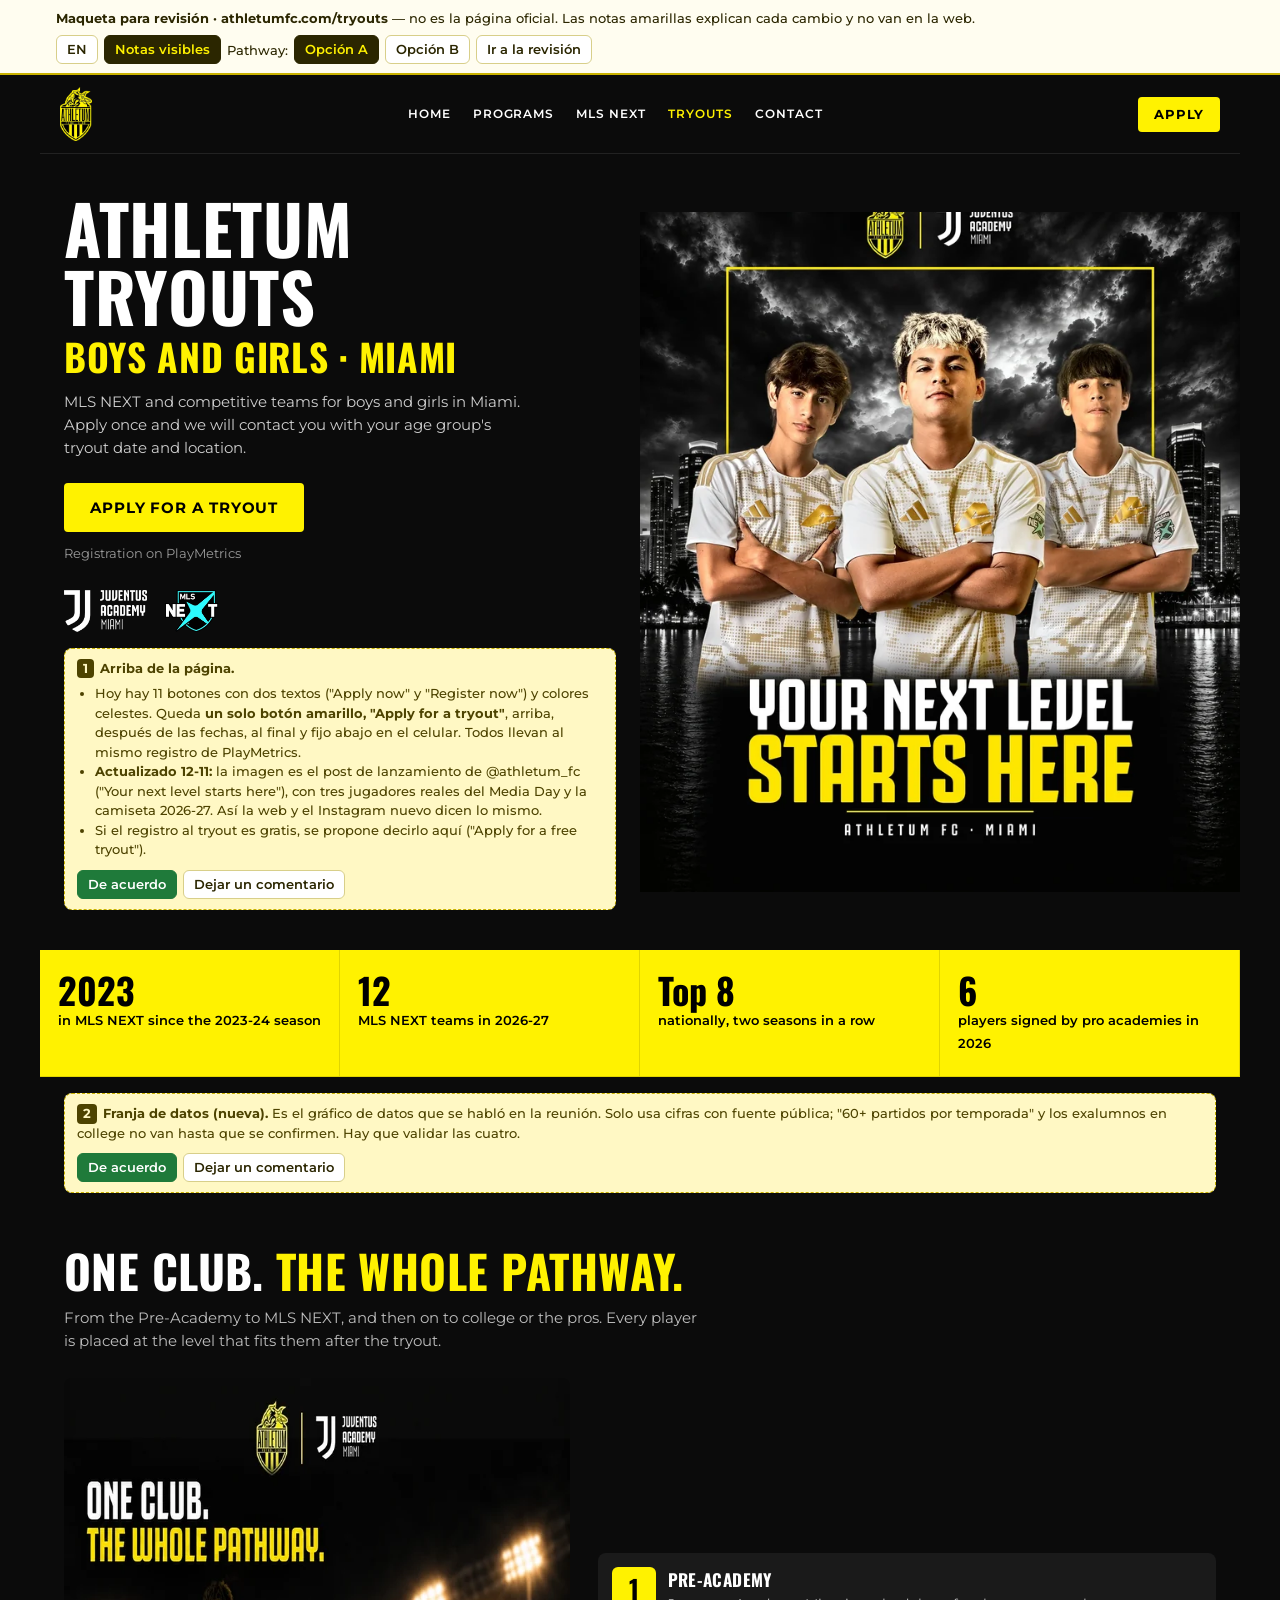
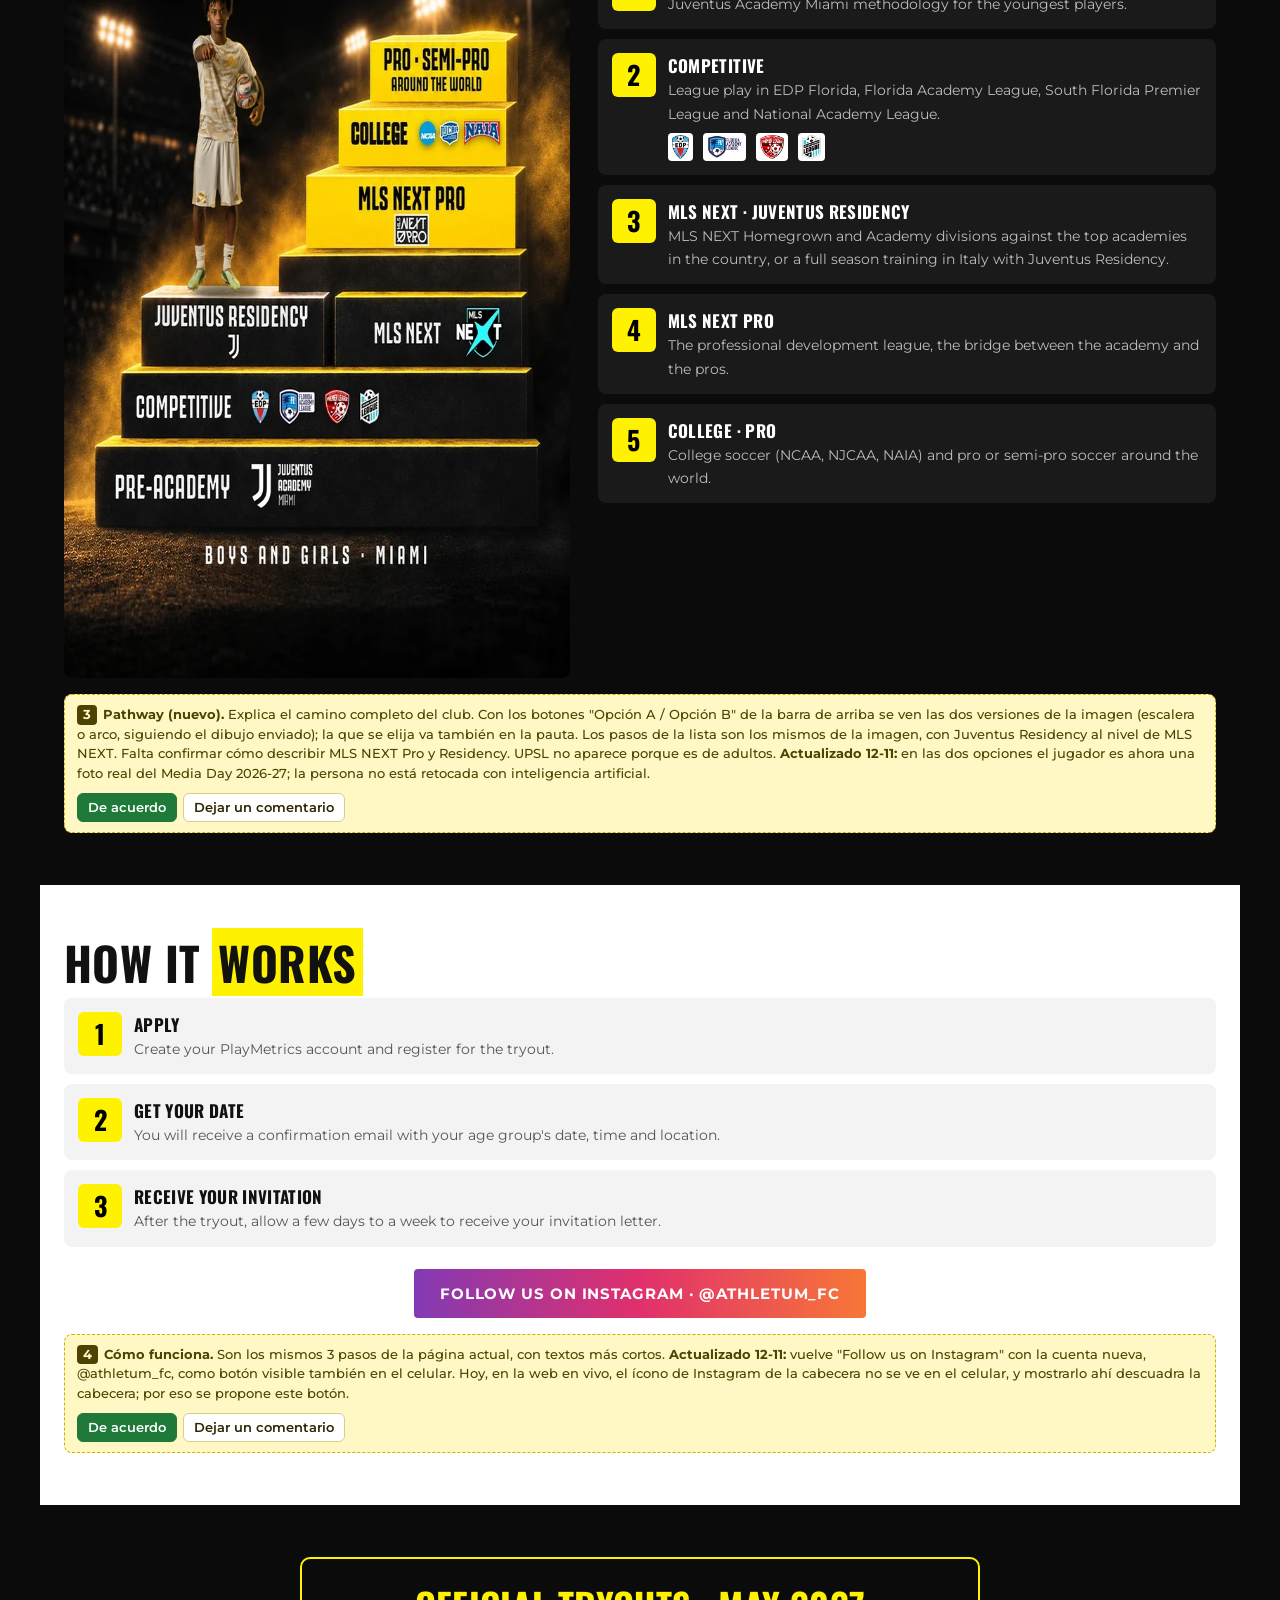
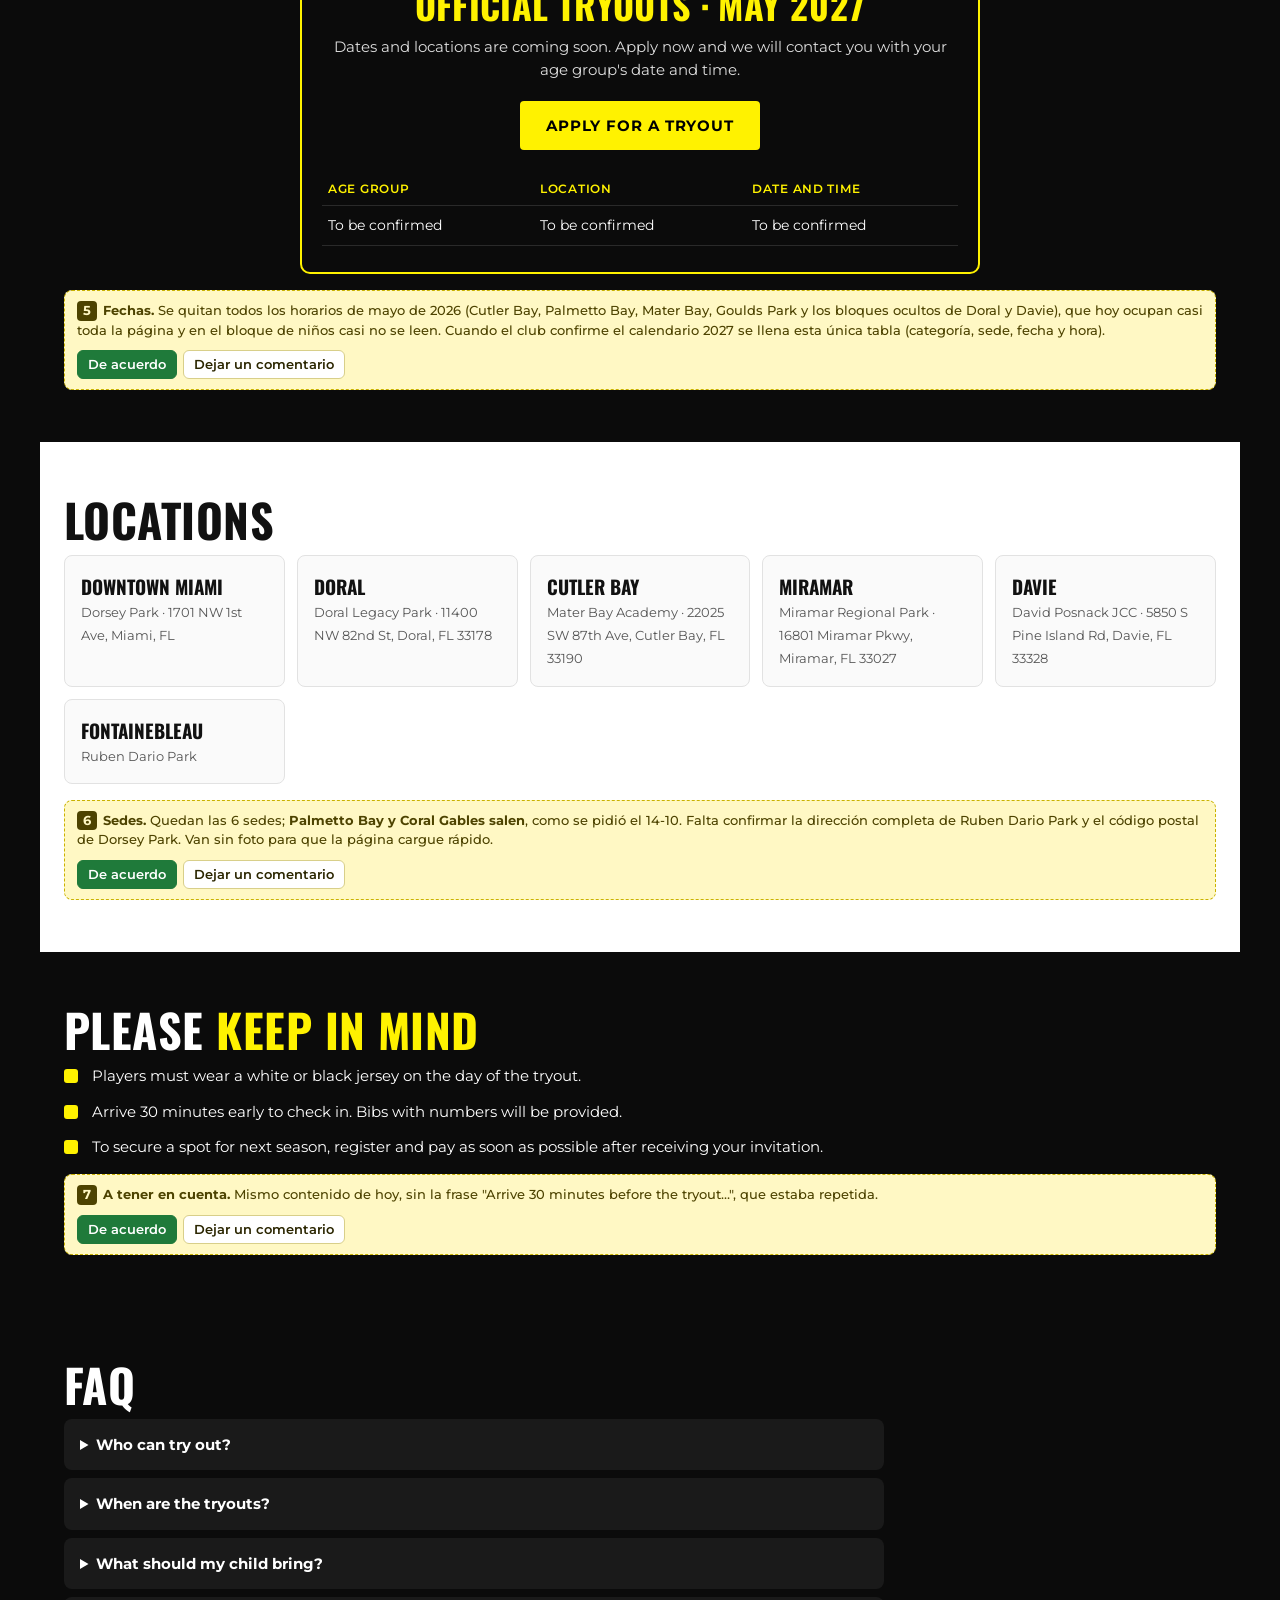
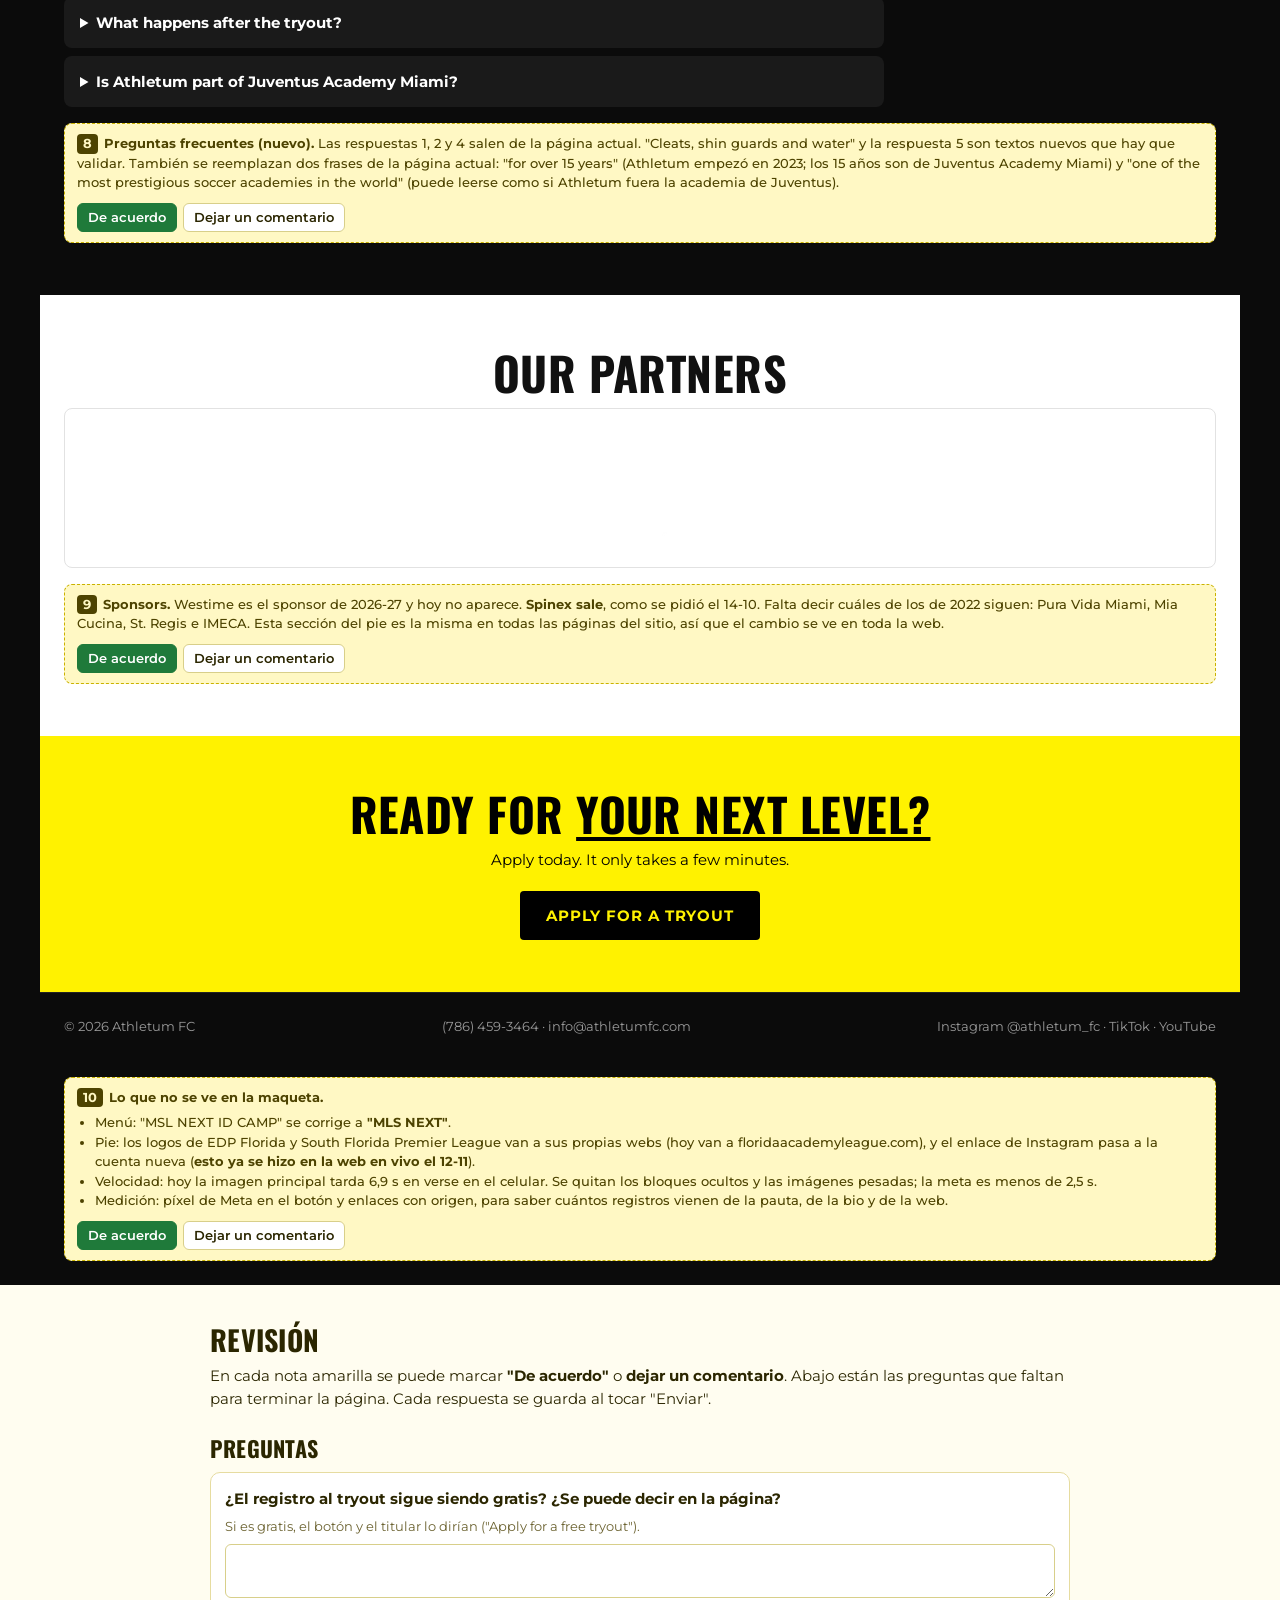
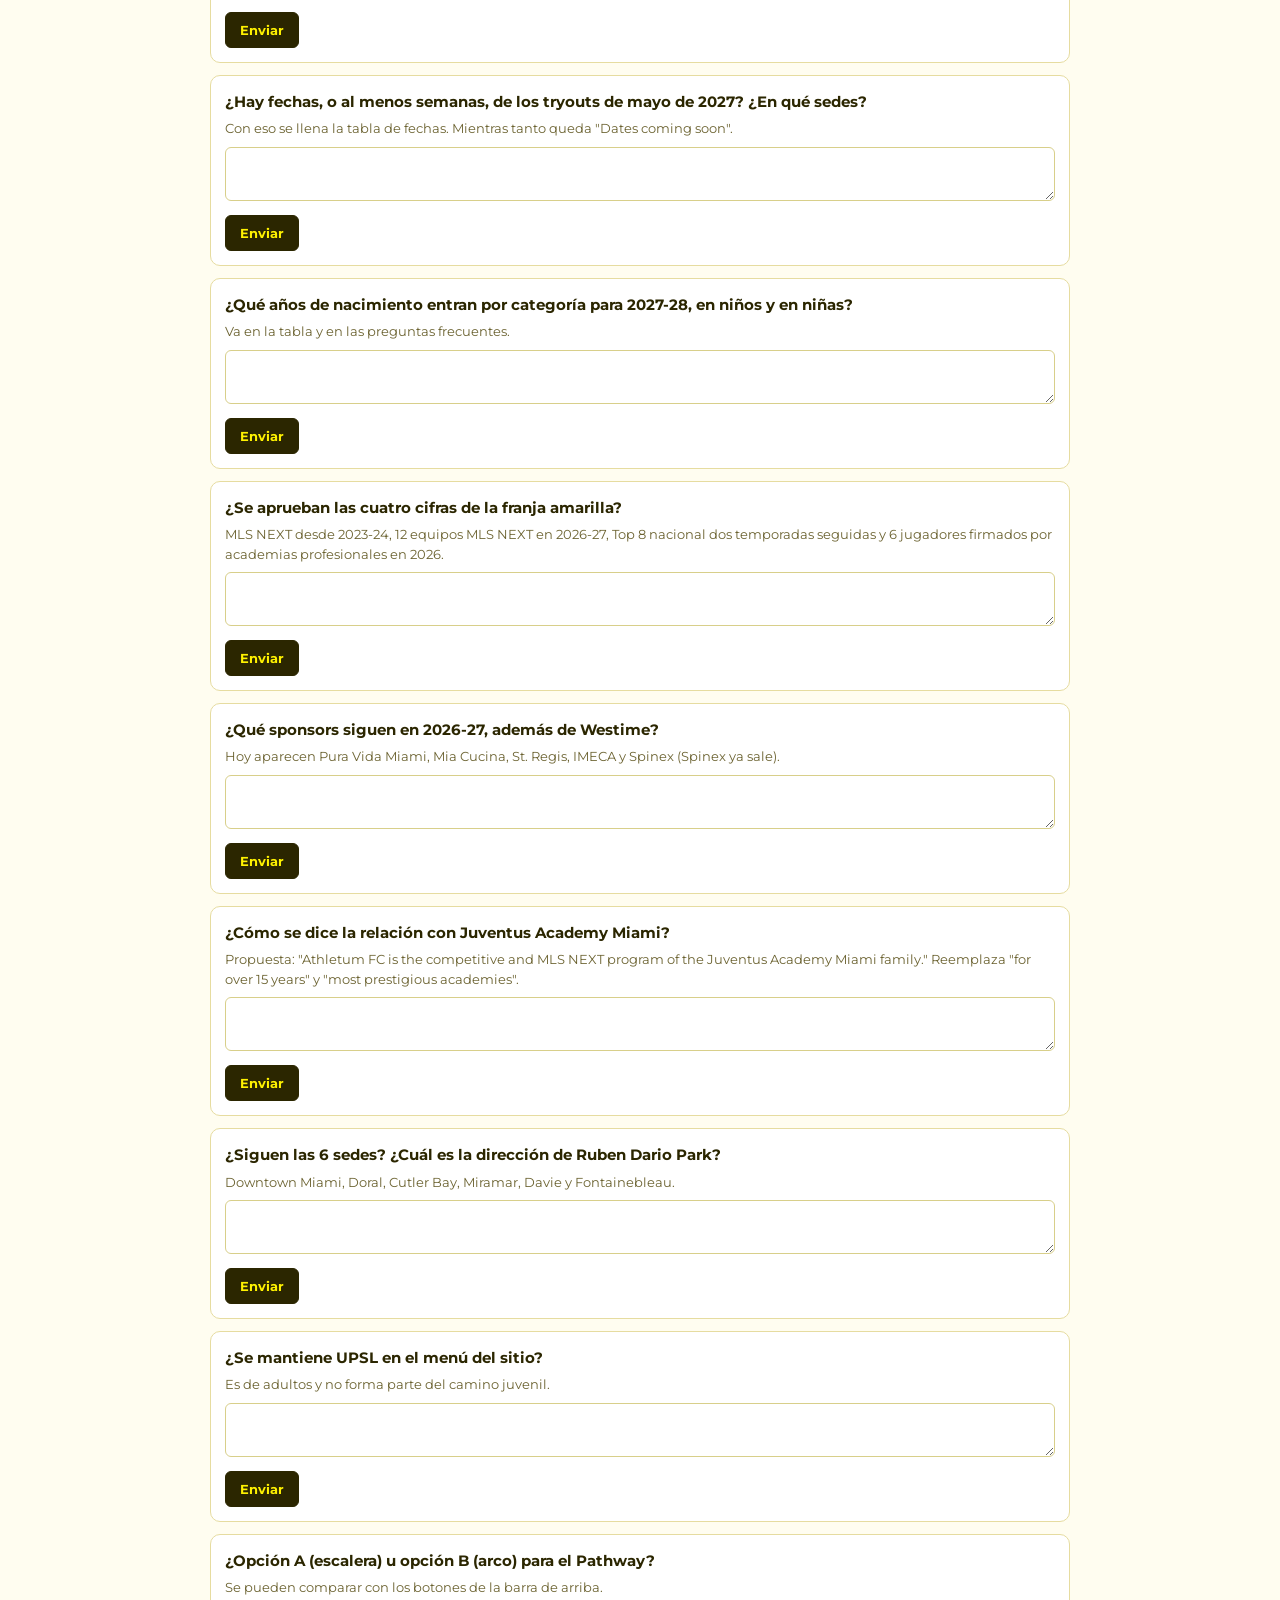
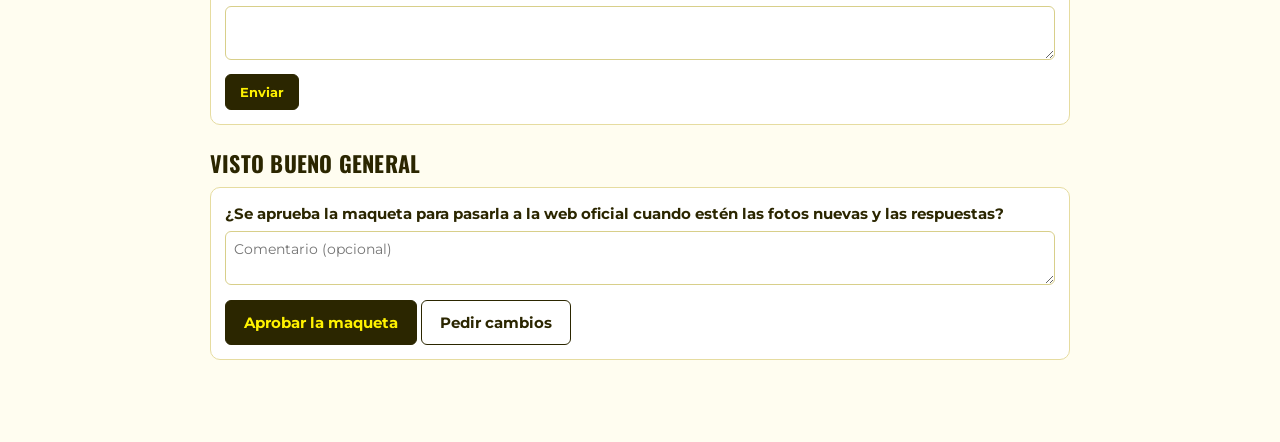
==== commit 90ecb93e: "Maqueta 12-11: HERO = post de lanzamiento de @athletum_fc, Pathway A/B con jugador real del Media Da" ====
--- a/index.html
+++ b/index.html
@@ -95,6 +95,7 @@
 .pie{padding:24px;font-size:12.5px;color:#9a9a9a;display:flex;flex-wrap:wrap;gap:16px;justify-content:space-between;border-top:1px solid #222}
 .fija{position:sticky;bottom:0;background:rgba(11,11,11,.96);padding:10px 16px;display:flex;justify-content:center;border-top:1px solid #333;z-index:20}
 .fija .btn{width:100%;text-align:center}
+.btn-ig{display:block;width:max-content;max-width:100%;margin:22px auto 0;text-align:center;background:linear-gradient(90deg,#833ab4,#e1306c,#f77737);color:#fff}
 @media(min-width:900px){.fija{display:none}}
 
 /* ---------- notas de revisión ---------- */
@@ -166,12 +167,12 @@
       <div class="nota" data-k="hero"><span class="num">1</span><div class="es"><b>Arriba de la página.</b>
         <ul>
           <li>Hoy hay 11 botones con dos textos ("Apply now" y "Register now") y colores celestes. Queda <b>un solo botón amarillo, "Apply for a tryout"</b>, arriba, después de las fechas, al final y fijo abajo en el celular. Todos llevan al mismo registro de PlayMetrics.</li>
-          <li>La imagen es la del anuncio principal de la campaña, con la camiseta blanca y dorada 2026-27. Cuando estén las fotos nuevas se cambia por una foto real, sin texto encima.</li>
+          <li><b>Actualizado 12-11:</b> la imagen es el post de lanzamiento de @athletum_fc ("Your next level starts here"), con tres jugadores reales del Media Day y la camiseta 2026-27. Así la web y el Instagram nuevo dicen lo mismo.</li>
           <li>Si el registro al tryout es gratis, se propone decirlo aquí ("Apply for a free tryout").</li>
         </ul>
-      </div><div class="en"><b>Top of the page.</b><ul><li>Today there are 11 buttons with two labels ("Apply now" and "Register now") in light blue. There will be <b>a single yellow button, "Apply for a tryout"</b>: at the top, after the dates, at the end and fixed at the bottom on mobile. All of them go to the same PlayMetrics registration.</li><li>The image is the main ad of the campaign, with the white and gold 2026-27 kit. When the new photos arrive it will be replaced by a real photo with no text on it.</li><li>If the tryout registration is free, the proposal is to say so here ("Apply for a free tryout").</li></ul></div></div>
+      </div><div class="en"><b>Top of the page.</b><ul><li>Today there are 11 buttons with two labels ("Apply now" and "Register now") in light blue. There will be <b>a single yellow button, "Apply for a tryout"</b>: at the top, after the dates, at the end and fixed at the bottom on mobile. All of them go to the same PlayMetrics registration.</li><li><b>Updated Nov 12:</b> the image is the launch post of @athletum_fc ("Your next level starts here"), with three real players from Media Day in the 2026-27 kit. This way the website and the new Instagram say the same thing.</li><li>If the tryout registration is free, the proposal is to say so here ("Apply for a free tryout").</li></ul></div></div>
     </div>
-    <img src="assets/hero.webp" alt="Athletum players in the 2026-27 white and gold kit" width="720" height="900" fetchpriority="high">
+    <img src="assets/hero.webp?v=1211" alt="Three Athletum players in the 2026-27 white and gold kit: Your next level starts here" width="720" height="900" fetchpriority="high">
   </div>
 
   <div class="cifras" id="s-cifras">
@@ -186,7 +187,7 @@
     <h2>One club. <em>The whole pathway.</em></h2>
     <p class="sub">From the Pre-Academy to MLS NEXT, and then on to college or the pros. Every player is placed at the level that fits them after the tryout.</p>
     <div class="pathway">
-      <img id="img-pw" src="assets/pathway_a.webp" alt="Athletum pathway: Pre-Academy, Competitive, MLS NEXT, College and Pro" width="720" height="900" loading="lazy">
+      <img id="img-pw" src="assets/pathway_a.webp?v=1211" alt="Athletum pathway: Pre-Academy, Competitive, MLS NEXT, College and Pro" width="720" height="900" loading="lazy">
       <ol class="pasos">
         <li><div><b>Pre-Academy</b><span>Juventus Academy Miami methodology for the youngest players.</span></div></li>
         <li><div><b>Competitive</b><span>League play in EDP Florida, Florida Academy League, South Florida Premier League and National Academy League.</span>
@@ -196,7 +197,7 @@
         <li><div><b>College · Pro</b><span>College soccer (NCAA, NJCAA, NAIA) and pro or semi-pro soccer around the world.</span></div></li>
       </ol>
     </div>
-    <div class="nota" data-k="pathway"><span class="num">3</span><div class="es"><b>Pathway (nuevo).</b> Explica el camino completo del club. Con los botones "Opción A / Opción B" de la barra de arriba se ven las dos versiones de la imagen (escalera o arco, siguiendo el dibujo enviado); la que se elija va también en la pauta. Los pasos de la lista son los mismos de la imagen, con Juventus Residency al nivel de MLS NEXT. Falta confirmar cómo describir MLS NEXT Pro y Residency. UPSL no aparece porque es de adultos.</div><div class="en"><b>Pathway (new).</b> Shows the club's full pathway. The "Option A / Option B" buttons in the top bar switch between the two versions of the image (stairs or arch, following the drawing that was sent); the one chosen will also be used in the ads. The steps in the list match the image, with Juventus Residency at the MLS NEXT level. Still to confirm: how to describe MLS NEXT Pro and Residency. UPSL is not shown because it is an adult league.</div></div>
+    <div class="nota" data-k="pathway"><span class="num">3</span><div class="es"><b>Pathway (nuevo).</b> Explica el camino completo del club. Con los botones "Opción A / Opción B" de la barra de arriba se ven las dos versiones de la imagen (escalera o arco, siguiendo el dibujo enviado); la que se elija va también en la pauta. Los pasos de la lista son los mismos de la imagen, con Juventus Residency al nivel de MLS NEXT. Falta confirmar cómo describir MLS NEXT Pro y Residency. UPSL no aparece porque es de adultos. <b>Actualizado 12-11:</b> en las dos opciones el jugador es ahora una foto real del Media Day 2026-27; la persona no está retocada con inteligencia artificial.</div><div class="en"><b>Pathway (new).</b> Shows the club's full pathway. The "Option A / Option B" buttons in the top bar switch between the two versions of the image (stairs or arch, following the drawing that was sent); the one chosen will also be used in the ads. The steps in the list match the image, with Juventus Residency at the MLS NEXT level. Still to confirm: how to describe MLS NEXT Pro and Residency. UPSL is not shown because it is an adult league. <b>Updated Nov 12:</b> in both options the player is now a real photo from the 2026-27 Media Day; the person is not retouched with artificial intelligence.</div></div>
   </section>
 
   <section class="claro" id="s-como">
@@ -206,7 +207,8 @@
       <li><div><b>Get your date</b><span>You will receive a confirmation email with your age group's date, time and location.</span></div></li>
       <li><div><b>Receive your invitation</b><span>After the tryout, allow a few days to a week to receive your invitation letter.</span></div></li>
     </ol>
-    <div class="nota" data-k="como"><span class="num">4</span><div class="es"><b>Cómo funciona.</b> Son los mismos 3 pasos de la página actual, con textos más cortos. "Follow us on Instagram" vuelve cuando la cuenta nueva esté lista.</div><div class="en"><b>How it works.</b> Same 3 steps as the current page, with shorter text. "Follow us on Instagram" comes back once the new account is ready.</div></div>
+    <a class="btn btn-ig" href="https://www.instagram.com/athletum_fc/" target="_blank" rel="noopener">Follow us on Instagram · @athletum_fc</a>
+    <div class="nota" data-k="como"><span class="num">4</span><div class="es"><b>Cómo funciona.</b> Son los mismos 3 pasos de la página actual, con textos más cortos. <b>Actualizado 12-11:</b> vuelve "Follow us on Instagram" con la cuenta nueva, @athletum_fc, como botón visible también en el celular. Hoy, en la web en vivo, el ícono de Instagram de la cabecera no se ve en el celular, y mostrarlo ahí descuadra la cabecera; por eso se propone este botón.</div><div class="en"><b>How it works.</b> Same 3 steps as the current page, with shorter text. <b>Updated Nov 12:</b> "Follow us on Instagram" comes back with the new account, @athletum_fc, as a button that is also visible on mobile. Today, on the live website, the Instagram icon in the header is not shown on mobile, and showing it there breaks the header layout; that is why this button is proposed.</div></div>
   </section>
 
   <section id="s-fechas">
@@ -270,16 +272,16 @@
   <div class="pie">
     <span>© 2026 Athletum FC</span>
     <span>(786) 459-3464 · info@athletumfc.com</span>
-    <span>Instagram · TikTok · YouTube</span>
+    <span>Instagram @athletum_fc · TikTok · YouTube</span>
   </div>
   <div style="padding:0 24px 24px"><div class="nota" data-k="general"><span class="num">10</span><div class="es"><b>Lo que no se ve en la maqueta.</b>
     <ul>
       <li>Menú: "MSL NEXT ID CAMP" se corrige a <b>"MLS NEXT"</b>.</li>
-      <li>Pie: los logos de EDP Florida y South Florida Premier League van a sus propias webs (hoy van a floridaacademyleague.com), y el enlace de Instagram pasa a la cuenta nueva.</li>
+      <li>Pie: los logos de EDP Florida y South Florida Premier League van a sus propias webs (hoy van a floridaacademyleague.com), y el enlace de Instagram pasa a la cuenta nueva (<b>esto ya se hizo en la web en vivo el 12-11</b>).</li>
       <li>Velocidad: hoy la imagen principal tarda 6,9 s en verse en el celular. Se quitan los bloques ocultos y las imágenes pesadas; la meta es menos de 2,5 s.</li>
       <li>Medición: píxel de Meta en el botón y enlaces con origen, para saber cuántos registros vienen de la pauta, de la bio y de la web.</li>
     </ul>
-  </div><div class="en"><b>What the mockup does not show.</b><ul><li>Menu: "MSL NEXT ID CAMP" is corrected to <b>"MLS NEXT"</b>.</li><li>Footer: the EDP Florida and South Florida Premier League logos link to their own websites (today they go to floridaacademyleague.com), and the Instagram link goes to the new account.</li><li>Speed: today the main image takes 6.9 s to appear on mobile. Hidden blocks and heavy images are removed; the goal is under 2.5 s.</li><li>Tracking: Meta pixel on the button and tagged links, to know how many registrations come from the ads, the Instagram bio and the website.</li></ul></div></div></div>
+  </div><div class="en"><b>What the mockup does not show.</b><ul><li>Menu: "MSL NEXT ID CAMP" is corrected to <b>"MLS NEXT"</b>.</li><li>Footer: the EDP Florida and South Florida Premier League logos link to their own websites (today they go to floridaacademyleague.com), and the Instagram link goes to the new account (<b>already done on the live website on Nov 12</b>).</li><li>Speed: today the main image takes 6.9 s to appear on mobile. Hidden blocks and heavy images are removed; the goal is under 2.5 s.</li><li>Tracking: Meta pixel on the button and tagged links, to know how many registrations come from the ads, the Instagram bio and the website.</li></ul></div></div></div>
 
   <div class="fija"><a class="btn" href="#apply">Apply for a tryout</a></div>
 </main>
@@ -390,7 +392,7 @@
 function idioma(l){L=l;document.documentElement.dataset.l=l;document.documentElement.lang=l;try{localStorage.setItem(LSL,l)}catch(e){}pintores.forEach(f=>f());pintarBarra()}
 bl.onclick=()=>idioma(L==='en'?'es':'en');
 bn.onclick=()=>{const on=bn.getAttribute('aria-pressed')!=='true';bn.setAttribute('aria-pressed',on);document.body.classList.toggle('sin-notas',!on);pintarBarra()};
-document.querySelectorAll('.b-pw').forEach(b=>b.onclick=()=>{document.querySelectorAll('.b-pw').forEach(x=>x.setAttribute('aria-pressed',x===b));document.getElementById('img-pw').src='assets/pathway_'+b.dataset.pw+'.webp'});
+document.querySelectorAll('.b-pw').forEach(b=>b.onclick=()=>{document.querySelectorAll('.b-pw').forEach(x=>x.setAttribute('aria-pressed',x===b));document.getElementById('img-pw').src='assets/pathway_'+b.dataset.pw+'.webp?v=1211'});
 document.querySelectorAll('a[href="#apply"]').forEach(a=>a.addEventListener('click',e=>{if(a.id!=='apply'){e.preventDefault();document.getElementById('s-hero').scrollIntoView()}}));
 idioma(new URLSearchParams(location.search).get('lang')==='en'?'en':L);
 
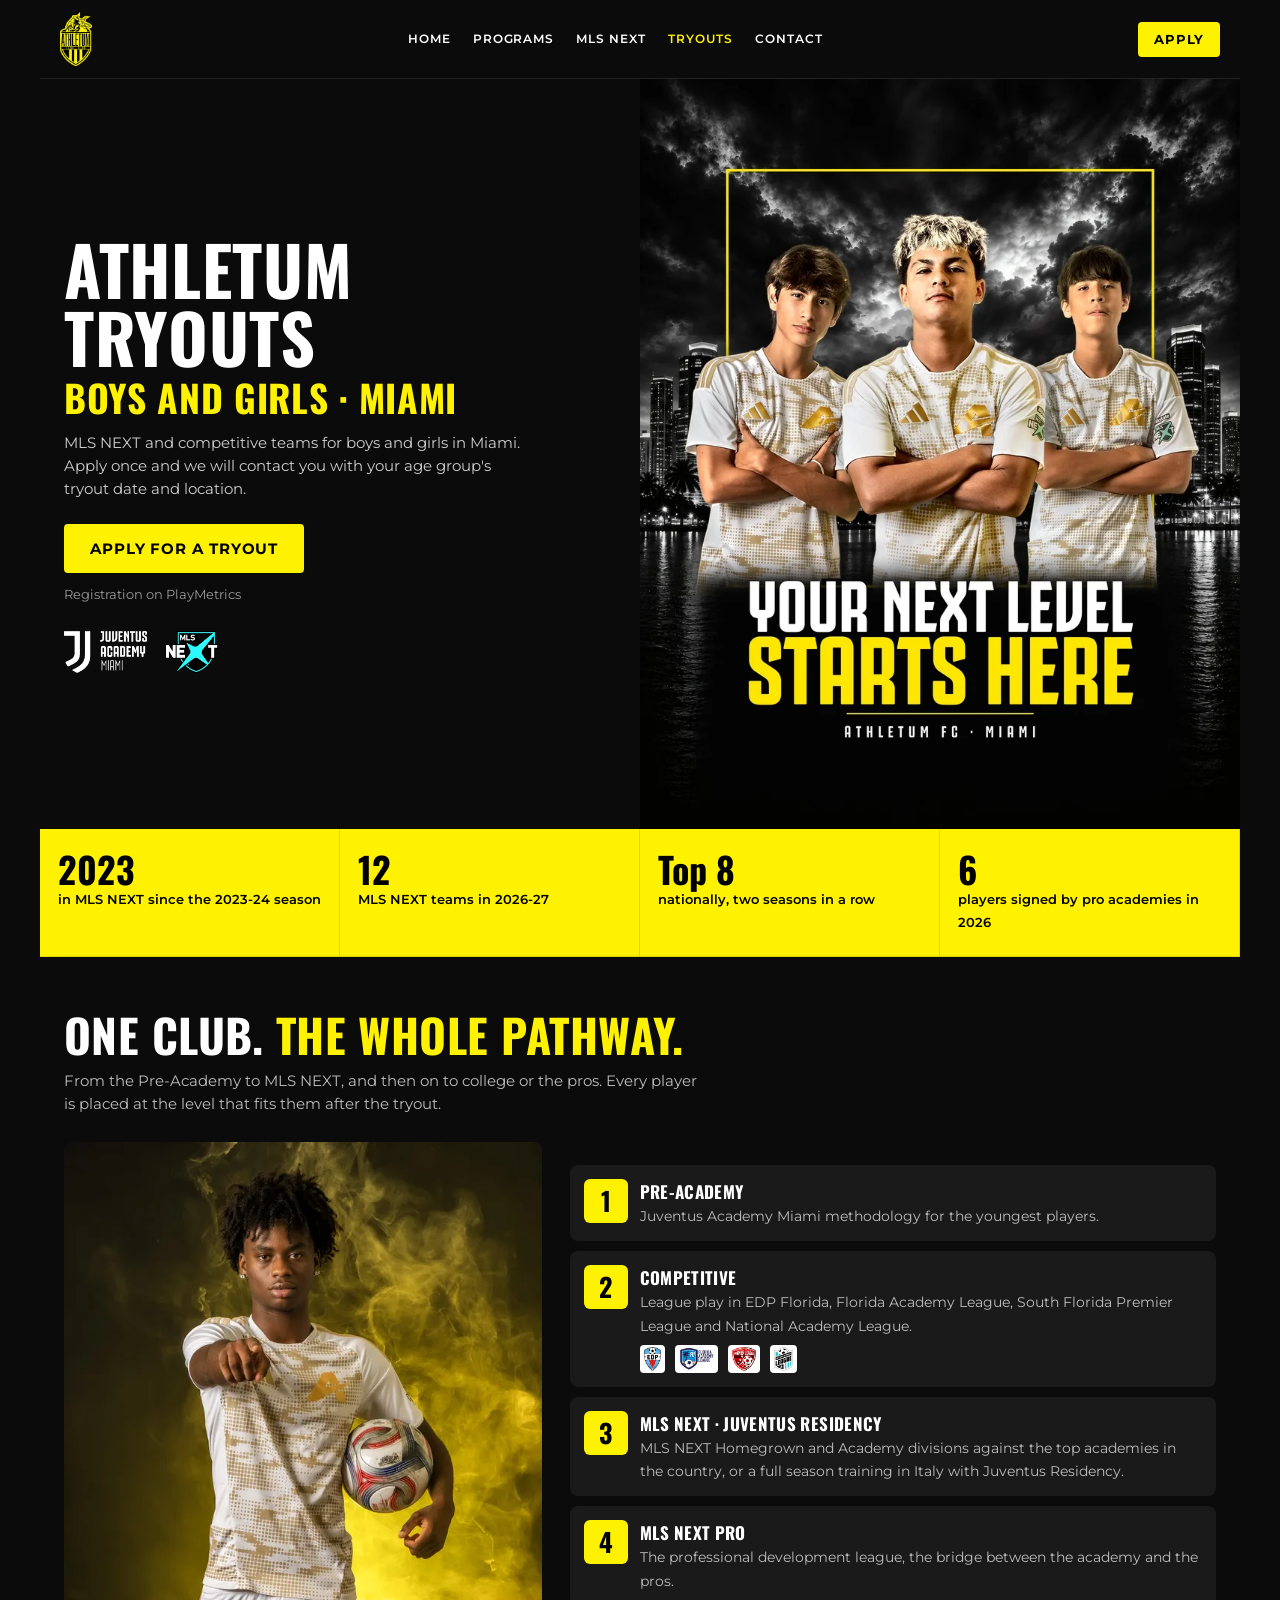
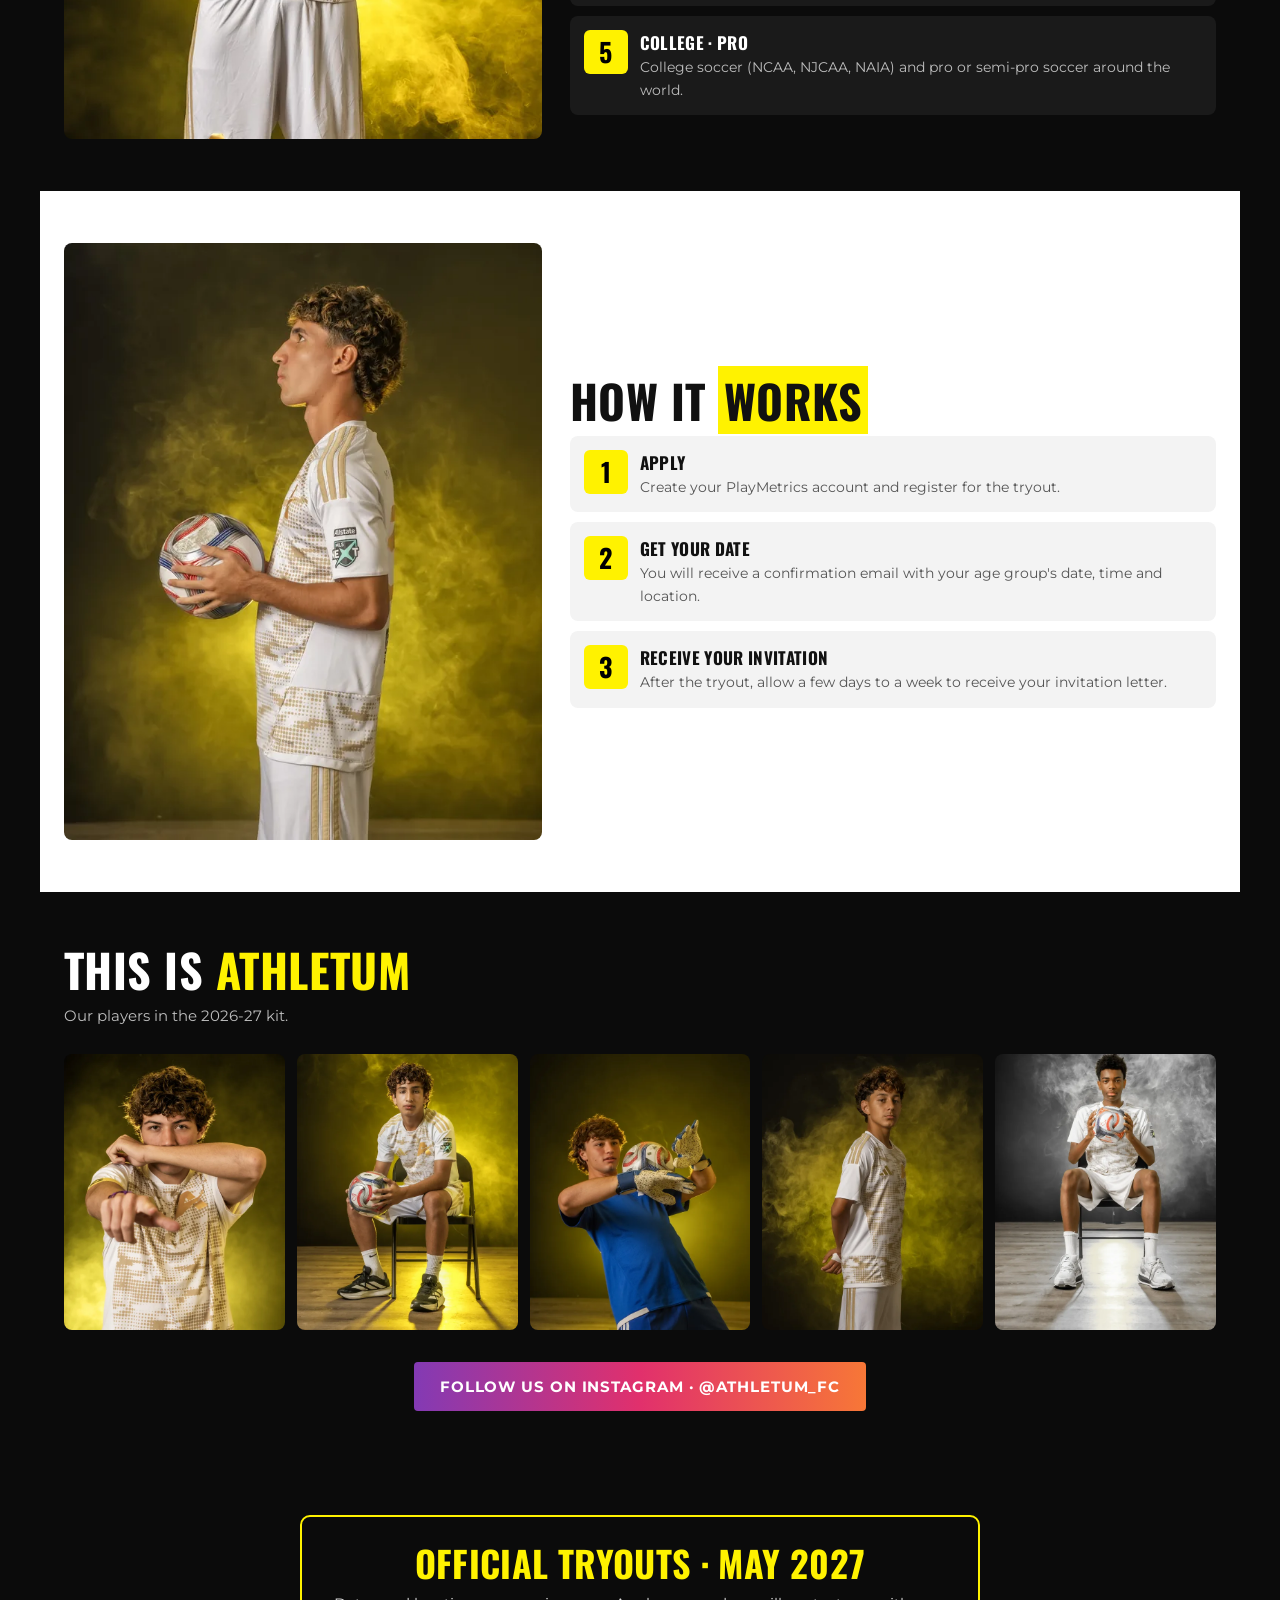
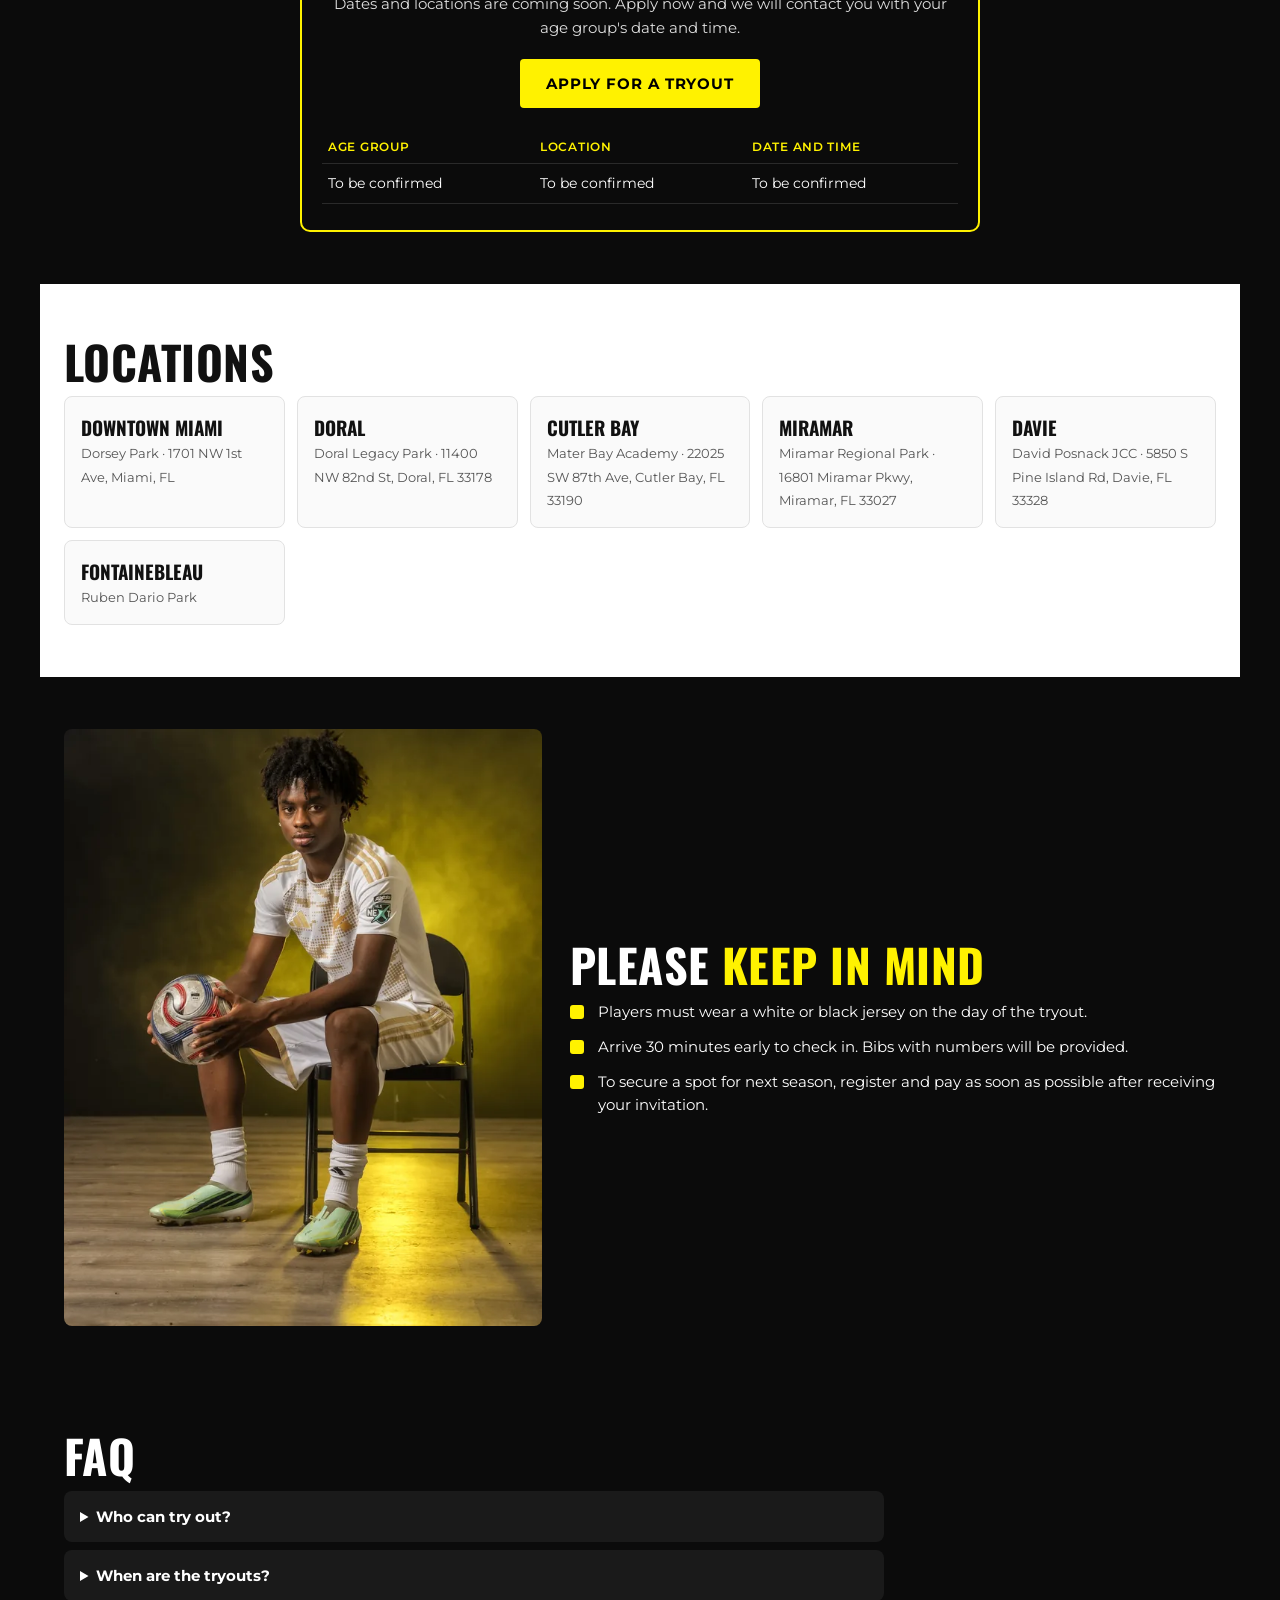
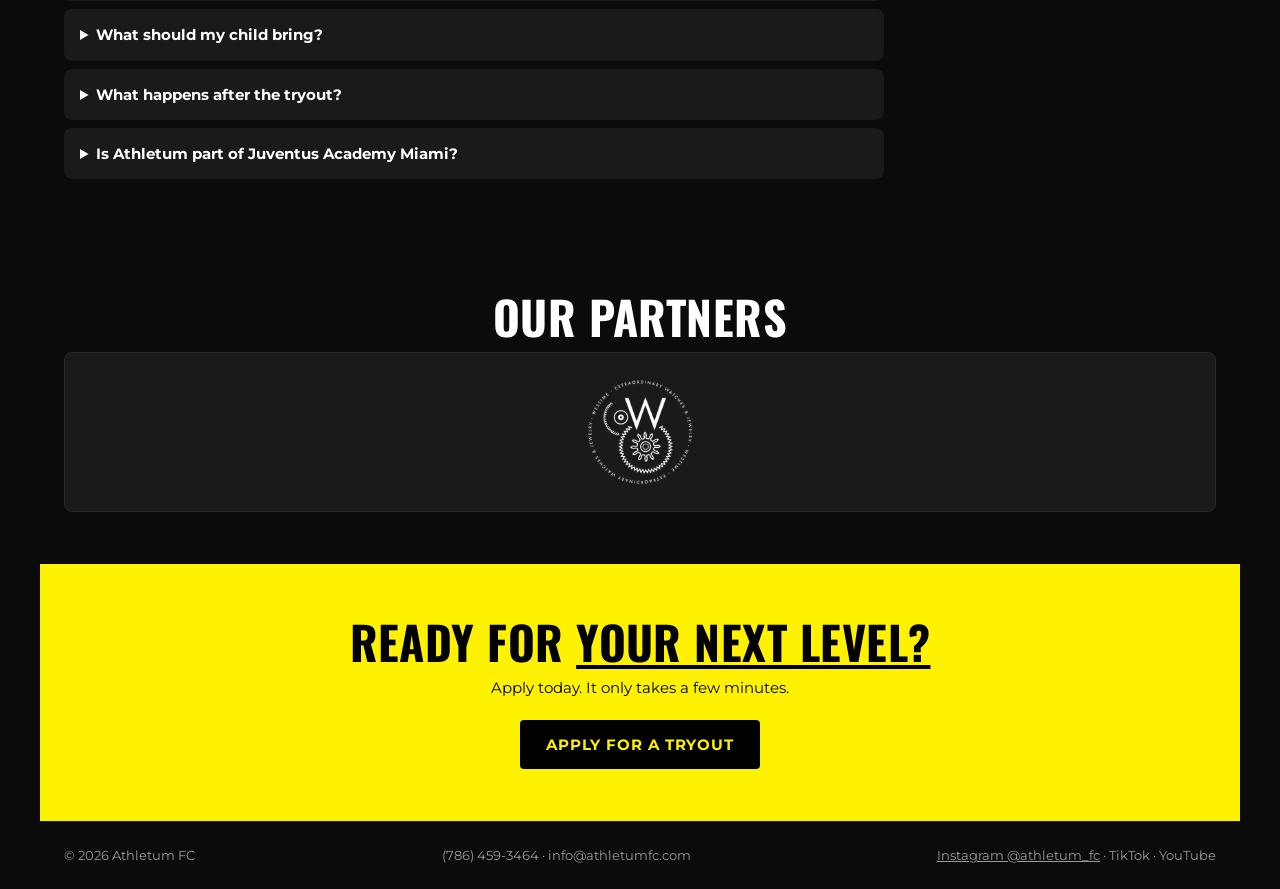
==== commit d04cbc3e: "Propuesta limpia 12-11: sin notas ni revision, HERO sin logos, sin post de Pathway, fotos reales del" ====
--- a/index.html
+++ b/index.html
@@ -1,32 +1,22 @@
 <!doctype html>
-<html lang="es">
+<html lang="en">
 <head>
 <meta charset="utf-8">
 <meta name="viewport" content="width=device-width, initial-scale=1">
 <meta name="robots" content="noindex, nofollow">
-<title>Maqueta Tryouts Athletum</title>
+<title>Athletum FC Tryouts</title>
 <link rel="preconnect" href="https://fonts.googleapis.com">
 <link rel="preconnect" href="https://fonts.gstatic.com" crossorigin>
 <link href="https://fonts.googleapis.com/css2?family=Oswald:wght@500;700&family=Montserrat:wght@400;500;600;700&display=swap" rel="stylesheet">
 <style>
-:root{--amarillo:#FFF200;--negro:#0b0b0b;--gris:#1a1a1a;--nota:#fff8c4;--nota-borde:#c9b200;--nota-txt:#4d4300;--ok:#1f7a3a}
+:root{--amarillo:#FFF200;--negro:#0b0b0b;--gris:#1a1a1a}
 *{box-sizing:border-box}
-html{scroll-behavior:smooth;scroll-padding-top:70px}
+html{scroll-behavior:smooth}
 body{margin:0;background:var(--negro);color:#fff;font:15px/1.55 Montserrat,system-ui,sans-serif}
 img{max-width:100%;display:block}
 a{color:inherit}
 h1,h2,h3{font-family:Oswald,Impact,sans-serif;font-weight:700;text-transform:uppercase;letter-spacing:.01em;line-height:1.1}
 
-/* ---------- barra de revisión (no es parte de la web) ---------- */
-.rev{position:sticky;top:0;z-index:50;background:#fffdf0;color:#2b2600;border-bottom:2px solid var(--nota-borde);font:500 13px/1.4 Montserrat,sans-serif}
-.rev .in{max-width:1200px;margin:0 auto;padding:9px 16px;display:flex;flex-wrap:wrap;gap:8px 14px;align-items:center;justify-content:space-between}
-.rev b{font-weight:700}
-.rev .ctl{display:flex;flex-wrap:wrap;gap:6px;align-items:center}
-.rev button,.rev a.b{font:600 12.5px Montserrat,sans-serif;border:1px solid #d8cf8a;background:#fff;color:#2b2600;border-radius:6px;padding:6px 10px;cursor:pointer;text-decoration:none}
-.rev button[aria-pressed="true"]{background:#2b2600;color:#fff200;border-color:#2b2600}
-.rev button:focus-visible,.rev a.b:focus-visible{outline:2px solid #2b2600;outline-offset:2px}
-
-/* ---------- maqueta de la web ---------- */
 .m{max-width:1200px;margin:0 auto;background:var(--negro)}
 .cab{display:flex;justify-content:space-between;align-items:center;padding:12px 20px;border-bottom:1px solid #222}
 .cab img{height:54px;width:auto}
@@ -36,6 +26,7 @@
 .btn{display:inline-block;background:var(--amarillo);color:#000;font:700 15px Montserrat,sans-serif;letter-spacing:.06em;text-transform:uppercase;text-decoration:none;padding:15px 26px;border-radius:4px;border:0;cursor:pointer}
 .btn.chico{padding:10px 16px;font-size:12.5px}
 .btn:focus-visible{outline:3px solid #fff;outline-offset:2px}
+
 .hero{display:grid;grid-template-columns:1fr;align-items:center}
 @media(min-width:900px){.hero{grid-template-columns:1fr 1fr}}
 .hero .txt{padding:40px 24px}
@@ -43,14 +34,16 @@
 .hero h1 em{font-style:normal;color:var(--amarillo);display:block;font-size:.55em;margin-top:8px}
 .hero p{color:#cfcfcf;max-width:460px;margin:14px 0 24px}
 .hero .fino{font-size:12.5px;color:#9a9a9a;margin-top:12px}
-.hero > img{width:100%;height:100%;object-fit:cover;max-height:680px}
+.hero > img{width:100%;height:auto;aspect-ratio:4/5;object-fit:cover}
 .afil{display:flex;gap:18px;align-items:center;margin-top:26px}
 .afil img{height:42px;width:auto}
+
 .cifras{display:grid;grid-template-columns:repeat(2,1fr);background:var(--amarillo);color:#000}
 @media(min-width:900px){.cifras{grid-template-columns:repeat(4,1fr)}}
 .cifras div{padding:22px 18px;border-right:1px solid rgba(0,0,0,.12);border-bottom:1px solid rgba(0,0,0,.12)}
 .cifras b{display:block;font:700 36px Oswald,sans-serif;line-height:1}
 .cifras span{font-size:12.5px;font-weight:600}
+
 section{padding:52px 24px}
 section h2{font-size:clamp(30px,4.6vw,46px);margin:0 0 10px}
 section h2 em{font-style:normal;color:var(--amarillo)}
@@ -58,9 +51,13 @@
 .claro{background:#fff;color:#111}
 .claro .sub{color:#555}
 .claro h2 em{color:#111;background:var(--amarillo);padding:0 6px}
-.pathway{display:grid;gap:28px;align-items:center}
-@media(min-width:900px){.pathway{grid-template-columns:.9fr 1.1fr}}
-.pathway img{border-radius:8px}
+
+.dos{display:grid;gap:28px;align-items:center}
+@media(min-width:900px){.dos{grid-template-columns:.85fr 1.15fr}}
+.foto{border-radius:8px;overflow:hidden;aspect-ratio:4/5}
+.foto img{width:100%;height:100%;object-fit:cover}
+@media(max-width:899px){.dos .foto{max-width:420px;width:100%;margin:0 auto}}
+
 .pasos{list-style:none;padding:0;margin:0;display:grid;gap:10px;counter-reset:p}
 .pasos li{display:grid;grid-template-columns:44px 1fr;gap:12px;align-items:start;background:var(--gris);border-radius:8px;padding:14px}
 .claro .pasos li{background:#f3f3f3}
@@ -70,6 +67,14 @@
 .claro .pasos span{color:#555}
 .logos-fila{display:flex;flex-wrap:wrap;gap:10px;align-items:center;margin-top:8px}
 .logos-fila img{height:28px;width:auto;background:#fff;border-radius:4px;padding:2px 4px}
+.btn-ig{display:block;width:max-content;max-width:100%;margin:22px auto 0;text-align:center;background:linear-gradient(90deg,#833ab4,#e1306c,#f77737);color:#fff}
+
+.galeria{display:grid;grid-auto-flow:column;grid-auto-columns:minmax(210px,26%);gap:12px;overflow-x:auto;scroll-snap-type:x mandatory;padding-bottom:10px;scrollbar-width:thin}
+@media(max-width:899px){.galeria{grid-auto-columns:68%}}
+.galeria figure{margin:0;scroll-snap-align:start;border-radius:8px;overflow:hidden;aspect-ratio:4/5;background:#111}
+.galeria img{width:100%;height:100%;object-fit:cover}
+.galeria:focus-visible{outline:2px solid var(--amarillo);outline-offset:4px}
+
 .fecha{border:2px solid var(--amarillo);border-radius:10px;padding:26px 20px;text-align:center;max-width:680px;margin:0 auto}
 .fecha h3{font-size:clamp(26px,4vw,36px);margin:0;color:var(--amarillo)}
 .fecha p{margin:10px 0 20px;color:#ddd}
@@ -87,7 +92,7 @@
 details{background:var(--gris);border-radius:8px;padding:14px 16px;margin-bottom:8px;max-width:820px}
 summary{cursor:pointer;font-weight:700}
 details p{margin:10px 0 0;color:#cfcfcf;font-size:14px}
-.sponsors{display:flex;flex-wrap:wrap;gap:28px;align-items:center;justify-content:center;background:#fff;border:1px solid #e2e2e2;border-radius:8px;padding:24px}
+.sponsors{display:flex;flex-wrap:wrap;gap:28px;align-items:center;justify-content:center;background:var(--gris);border:1px solid #2a2a2a;border-radius:8px;padding:24px}
 .sponsors img{height:110px;width:auto}
 .final{text-align:center;background:var(--amarillo);color:#000}
 .final h2 em{color:#000;text-decoration:underline}
@@ -95,65 +100,15 @@
 .pie{padding:24px;font-size:12.5px;color:#9a9a9a;display:flex;flex-wrap:wrap;gap:16px;justify-content:space-between;border-top:1px solid #222}
 .fija{position:sticky;bottom:0;background:rgba(11,11,11,.96);padding:10px 16px;display:flex;justify-content:center;border-top:1px solid #333;z-index:20}
 .fija .btn{width:100%;text-align:center}
-.btn-ig{display:block;width:max-content;max-width:100%;margin:22px auto 0;text-align:center;background:linear-gradient(90deg,#833ab4,#e1306c,#f77737);color:#fff}
 @media(min-width:900px){.fija{display:none}}
-
-/* ---------- notas de revisión ---------- */
-.nota{display:block;background:var(--nota);color:var(--nota-txt);border:1px dashed var(--nota-borde);border-radius:8px;font:500 13px/1.5 Montserrat,sans-serif;padding:10px 12px;margin:16px 0 0;text-transform:none;letter-spacing:0;text-align:left}
-.nota b{color:var(--nota-txt)}
-.nota .num{display:inline-block;background:var(--nota-txt);color:var(--nota);font-weight:700;border-radius:4px;padding:0 6px;margin-right:6px}
-.nota ul{margin:6px 0 0;padding-left:18px}
-.nota .acc{display:flex;flex-wrap:wrap;gap:6px;margin-top:10px;align-items:center}
-.nota button{font:600 12.5px Montserrat,sans-serif;border:1px solid #d8cf8a;background:#fff;color:#2b2600;border-radius:6px;padding:6px 10px;cursor:pointer}
-.nota button.si{background:var(--ok);border-color:var(--ok);color:#fff}
-.nota button:focus-visible{outline:2px solid #2b2600;outline-offset:2px}
-.nota textarea{width:100%;font:13px Montserrat,sans-serif;border:1px solid #d8cf8a;border-radius:6px;padding:8px;margin-top:8px;resize:vertical}
-.nota .est{font-weight:700;color:var(--ok)}
-.nota.hecho{border-style:solid;border-color:var(--ok)}
-html[data-l="en"] .es,html:not([data-l="en"]) .en{display:none!important}
-.nota>div.es,.nota>div.en{display:inline}
-body.sin-notas .nota{display:none}
-.solo-rev{display:none}body.sin-notas .solo-rev{display:block}
-
-/* ---------- panel final de revisión ---------- */
-.panel{background:#fffdf0;color:#2b2600;padding:40px 16px 70px}
-.panel .in{max-width:860px;margin:0 auto}
-.panel h2{color:#2b2600;font-size:28px;margin:0 0 8px}
-.panel p{margin:0 0 14px}
-.panel ol{padding-left:20px}
-.panel li{margin:6px 0}
-.panel .preg{background:#fff;border:1px solid #e6dca0;border-radius:10px;padding:14px;margin:12px 0}
-.panel .preg label{display:block;font-weight:700;margin-bottom:6px}
-.panel .preg .ctx{font-size:12.5px;color:#6b6230;margin:0 0 8px}
-.panel textarea{width:100%;font:14px Montserrat,sans-serif;border:1px solid #d8cf8a;border-radius:6px;padding:8px;resize:vertical}
-.panel button{font:700 13px Montserrat,sans-serif;border:1px solid #2b2600;background:#2b2600;color:#fff200;border-radius:6px;padding:9px 14px;cursor:pointer;margin-top:8px}
-.panel button.sec{background:#fff;color:#2b2600}
-.panel button:focus-visible{outline:2px solid #2b2600;outline-offset:2px}
-.panel .est{font-weight:700;color:var(--ok);margin-left:8px}
-.panel .grande{font-size:15px;padding:12px 18px}
 </style>
 </head>
 <body>
-
-<div class="rev" role="region" aria-label="Barra de revisión">
-  <div class="in">
-    <span><span class="es"><b>Maqueta para revisión · athletumfc.com/tryouts</b> — no es la página oficial. Las notas amarillas explican cada cambio y no van en la web.</span><span class="en"><b>Mockup for review · athletumfc.com/tryouts</b> — this is not the live page. The yellow notes explain each change and are not part of the website.</span></span>
-    <span class="ctl">
-      <button type="button" id="b-lang">EN</button>
-      <button type="button" id="b-notas" aria-pressed="true">Notas visibles</button>
-      <span>Pathway:</span>
-      <button type="button" class="b-pw" data-pw="a" aria-pressed="true"><span class="es">Opción A</span><span class="en">Option A</span></button>
-      <button type="button" class="b-pw" data-pw="b" aria-pressed="false"><span class="es">Opción B</span><span class="en">Option B</span></button>
-      <a class="b" href="#revision"><span class="es">Ir a la revisión</span><span class="en">Go to review</span></a>
-    </span>
-  </div>
-</div>
-
 <main class="m">
 
   <div class="cab">
     <img src="assets/logo_athletum.webp" alt="Athletum FC" width="178" height="300">
-    <nav aria-label="Menú (maqueta)"><span>HOME</span><span>PROGRAMS</span><span>MLS NEXT</span><span class="act">TRYOUTS</span><span>CONTACT</span></nav>
+    <nav aria-label="Main menu"><span>HOME</span><span>PROGRAMS</span><span>MLS NEXT</span><span class="act">TRYOUTS</span><span>CONTACT</span></nav>
     <a class="btn chico" href="#apply">Apply</a>
   </div>
 
@@ -164,15 +119,8 @@
       <a class="btn" id="apply" href="#apply">Apply for a tryout</a>
       <div class="fino">Registration on PlayMetrics</div>
       <div class="afil"><img src="assets/logo_jam.webp" alt="Juventus Academy Miami" width="593" height="300"><img src="assets/logo_mlsnext.webp" alt="MLS NEXT" width="208" height="164"></div>
-      <div class="nota" data-k="hero"><span class="num">1</span><div class="es"><b>Arriba de la página.</b>
-        <ul>
-          <li>Hoy hay 11 botones con dos textos ("Apply now" y "Register now") y colores celestes. Queda <b>un solo botón amarillo, "Apply for a tryout"</b>, arriba, después de las fechas, al final y fijo abajo en el celular. Todos llevan al mismo registro de PlayMetrics.</li>
-          <li><b>Actualizado 12-11:</b> la imagen es el post de lanzamiento de @athletum_fc ("Your next level starts here"), con tres jugadores reales del Media Day y la camiseta 2026-27. Así la web y el Instagram nuevo dicen lo mismo.</li>
-          <li>Si el registro al tryout es gratis, se propone decirlo aquí ("Apply for a free tryout").</li>
-        </ul>
-      </div><div class="en"><b>Top of the page.</b><ul><li>Today there are 11 buttons with two labels ("Apply now" and "Register now") in light blue. There will be <b>a single yellow button, "Apply for a tryout"</b>: at the top, after the dates, at the end and fixed at the bottom on mobile. All of them go to the same PlayMetrics registration.</li><li><b>Updated Nov 12:</b> the image is the launch post of @athletum_fc ("Your next level starts here"), with three real players from Media Day in the 2026-27 kit. This way the website and the new Instagram say the same thing.</li><li>If the tryout registration is free, the proposal is to say so here ("Apply for a free tryout").</li></ul></div></div>
-    </div>
-    <img src="assets/hero.webp?v=1211" alt="Three Athletum players in the 2026-27 white and gold kit: Your next level starts here" width="720" height="900" fetchpriority="high">
+    </div>
+    <img src="assets/hero.webp?v=1212" alt="Three Athletum players in the 2026-27 white and gold kit: Your next level starts here" width="800" height="1000" fetchpriority="high">
   </div>
 
   <div class="cifras" id="s-cifras">
@@ -181,13 +129,12 @@
     <div><b>Top 8</b><span>nationally, two seasons in a row</span></div>
     <div><b>6</b><span>players signed by pro academies in 2026</span></div>
   </div>
-  <div style="padding:0 24px"><div class="nota" data-k="cifras"><span class="num">2</span><div class="es"><b>Franja de datos (nueva).</b> Es el gráfico de datos que se habló en la reunión. Solo usa cifras con fuente pública; "60+ partidos por temporada" y los exalumnos en college no van hasta que se confirmen. Hay que validar las cuatro.</div><div class="en"><b>Stats strip (new).</b> This is the data graphic discussed in the meeting. It only uses figures with a public source; "60+ games per season" and alumni in college are left out until they are confirmed. All four need to be validated.</div></div></div>
 
   <section id="s-pathway">
     <h2>One club. <em>The whole pathway.</em></h2>
     <p class="sub">From the Pre-Academy to MLS NEXT, and then on to college or the pros. Every player is placed at the level that fits them after the tryout.</p>
-    <div class="pathway">
-      <img id="img-pw" src="assets/pathway_a.webp?v=1211" alt="Athletum pathway: Pre-Academy, Competitive, MLS NEXT, College and Pro" width="720" height="900" loading="lazy">
+    <div class="dos">
+      <div class="foto"><img src="assets/md_01784.webp?v=1212" alt="Athletum player in the 2026-27 kit pointing at the camera with a ball under his arm" width="640" height="800" loading="lazy"></div>
       <ol class="pasos">
         <li><div><b>Pre-Academy</b><span>Juventus Academy Miami methodology for the youngest players.</span></div></li>
         <li><div><b>Competitive</b><span>League play in EDP Florida, Florida Academy League, South Florida Premier League and National Academy League.</span>
@@ -197,18 +144,33 @@
         <li><div><b>College · Pro</b><span>College soccer (NCAA, NJCAA, NAIA) and pro or semi-pro soccer around the world.</span></div></li>
       </ol>
     </div>
-    <div class="nota" data-k="pathway"><span class="num">3</span><div class="es"><b>Pathway (nuevo).</b> Explica el camino completo del club. Con los botones "Opción A / Opción B" de la barra de arriba se ven las dos versiones de la imagen (escalera o arco, siguiendo el dibujo enviado); la que se elija va también en la pauta. Los pasos de la lista son los mismos de la imagen, con Juventus Residency al nivel de MLS NEXT. Falta confirmar cómo describir MLS NEXT Pro y Residency. UPSL no aparece porque es de adultos. <b>Actualizado 12-11:</b> en las dos opciones el jugador es ahora una foto real del Media Day 2026-27; la persona no está retocada con inteligencia artificial.</div><div class="en"><b>Pathway (new).</b> Shows the club's full pathway. The "Option A / Option B" buttons in the top bar switch between the two versions of the image (stairs or arch, following the drawing that was sent); the one chosen will also be used in the ads. The steps in the list match the image, with Juventus Residency at the MLS NEXT level. Still to confirm: how to describe MLS NEXT Pro and Residency. UPSL is not shown because it is an adult league. <b>Updated Nov 12:</b> in both options the player is now a real photo from the 2026-27 Media Day; the person is not retouched with artificial intelligence.</div></div>
   </section>
 
   <section class="claro" id="s-como">
-    <h2>How it <em>works</em></h2>
-    <ol class="pasos">
-      <li><div><b>Apply</b><span>Create your PlayMetrics account and register for the tryout.</span></div></li>
-      <li><div><b>Get your date</b><span>You will receive a confirmation email with your age group's date, time and location.</span></div></li>
-      <li><div><b>Receive your invitation</b><span>After the tryout, allow a few days to a week to receive your invitation letter.</span></div></li>
-    </ol>
+    <div class="dos">
+      <div class="foto"><img src="assets/md_02089.webp?v=1212" alt="Athletum player in profile holding a ball" width="640" height="800" loading="lazy"></div>
+      <div>
+        <h2>How it <em>works</em></h2>
+        <ol class="pasos">
+          <li><div><b>Apply</b><span>Create your PlayMetrics account and register for the tryout.</span></div></li>
+          <li><div><b>Get your date</b><span>You will receive a confirmation email with your age group's date, time and location.</span></div></li>
+          <li><div><b>Receive your invitation</b><span>After the tryout, allow a few days to a week to receive your invitation letter.</span></div></li>
+        </ol>
+      </div>
+    </div>
+  </section>
+
+  <section id="s-jugadores">
+    <h2>This is <em>Athletum</em></h2>
+    <p class="sub">Our players in the 2026-27 kit.</p>
+    <div class="galeria" tabindex="0" aria-label="Athletum players photo gallery, scroll sideways">
+      <figure><img src="assets/md_01284.webp?v=1212" alt="Athletum player pointing at the camera" width="640" height="800" loading="lazy"></figure>
+      <figure><img src="assets/md_01480.webp?v=1212" alt="Athletum player seated with a ball" width="640" height="800" loading="lazy"></figure>
+      <figure><img src="assets/md_01633.webp?v=1212" alt="Athletum goalkeeper holding a ball" width="640" height="800" loading="lazy"></figure>
+      <figure><img src="assets/md_03267.webp?v=1212" alt="Athletum player standing in the 2026-27 kit" width="640" height="800" loading="lazy"></figure>
+      <figure><img src="assets/md_01422.webp?v=1212" alt="Athletum player seated holding a ball" width="640" height="800" loading="lazy"></figure>
+    </div>
     <a class="btn btn-ig" href="https://www.instagram.com/athletum_fc/" target="_blank" rel="noopener">Follow us on Instagram · @athletum_fc</a>
-    <div class="nota" data-k="como"><span class="num">4</span><div class="es"><b>Cómo funciona.</b> Son los mismos 3 pasos de la página actual, con textos más cortos. <b>Actualizado 12-11:</b> vuelve "Follow us on Instagram" con la cuenta nueva, @athletum_fc, como botón visible también en el celular. Hoy, en la web en vivo, el ícono de Instagram de la cabecera no se ve en el celular, y mostrarlo ahí descuadra la cabecera; por eso se propone este botón.</div><div class="en"><b>How it works.</b> Same 3 steps as the current page, with shorter text. <b>Updated Nov 12:</b> "Follow us on Instagram" comes back with the new account, @athletum_fc, as a button that is also visible on mobile. Today, on the live website, the Instagram icon in the header is not shown on mobile, and showing it there breaks the header layout; that is why this button is proposed.</div></div>
   </section>
 
   <section id="s-fechas">
@@ -221,7 +183,6 @@
         <tr><td>To be confirmed</td><td>To be confirmed</td><td>To be confirmed</td></tr>
       </table></div>
     </div>
-    <div class="nota" data-k="fechas"><span class="num">5</span><div class="es"><b>Fechas.</b> Se quitan todos los horarios de mayo de 2026 (Cutler Bay, Palmetto Bay, Mater Bay, Goulds Park y los bloques ocultos de Doral y Davie), que hoy ocupan casi toda la página y en el bloque de niños casi no se leen. Cuando el club confirme el calendario 2027 se llena esta única tabla (categoría, sede, fecha y hora).</div><div class="en"><b>Dates.</b> All the May 2026 schedules are removed (Cutler Bay, Palmetto Bay, Mater Bay, Goulds Park and the hidden Doral and Davie blocks). Today they take up almost the whole page, and in the boys' block they are barely readable. Once the club confirms the 2027 calendar, this single table is filled in (age group, location, date and time).</div></div>
   </section>
 
   <section class="claro" id="s-sedes">
@@ -234,17 +195,20 @@
       <div class="sede"><b>Davie</b><span>David Posnack JCC · 5850 S Pine Island Rd, Davie, FL 33328</span></div>
       <div class="sede"><b>Fontainebleau</b><span>Ruben Dario Park</span></div>
     </div>
-    <div class="nota" data-k="sedes"><span class="num">6</span><div class="es"><b>Sedes.</b> Quedan las 6 sedes; <b>Palmetto Bay y Coral Gables salen</b>, como se pidió el 14-10. Falta confirmar la dirección completa de Ruben Dario Park y el código postal de Dorsey Park. Van sin foto para que la página cargue rápido.</div><div class="en"><b>Locations.</b> The 6 locations stay; <b>Palmetto Bay and Coral Gables are removed</b>, as requested on Oct 14. Still to confirm: the full address of Ruben Dario Park and the ZIP code of Dorsey Park. No photos, so the page loads fast.</div></div>
   </section>
 
   <section id="s-tener">
-    <h2>Please <em>keep in mind</em></h2>
-    <ul class="tener">
-      <li>Players must wear a white or black jersey on the day of the tryout.</li>
-      <li>Arrive 30 minutes early to check in. Bibs with numbers will be provided.</li>
-      <li>To secure a spot for next season, register and pay as soon as possible after receiving your invitation.</li>
-    </ul>
-    <div class="nota" data-k="tener"><span class="num">7</span><div class="es"><b>A tener en cuenta.</b> Mismo contenido de hoy, sin la frase "Arrive 30 minutes before the tryout…", que estaba repetida.</div><div class="en"><b>Keep in mind.</b> Same content as today, without the sentence "Arrive 30 minutes before the tryout…", which was repeated.</div></div>
+    <div class="dos">
+      <div class="foto"><img src="assets/md_01792.webp?v=1212" alt="Athletum player seated with a ball" width="640" height="800" loading="lazy"></div>
+      <div>
+        <h2>Please <em>keep in mind</em></h2>
+        <ul class="tener">
+          <li>Players must wear a white or black jersey on the day of the tryout.</li>
+          <li>Arrive 30 minutes early to check in. Bibs with numbers will be provided.</li>
+          <li>To secure a spot for next season, register and pay as soon as possible after receiving your invitation.</li>
+        </ul>
+      </div>
+    </div>
   </section>
 
   <section id="s-faq">
@@ -254,13 +218,11 @@
     <details><summary>What should my child bring?</summary><p>A white or black jersey, cleats, shin guards and water. Please arrive 30 minutes early to check in.</p></details>
     <details><summary>What happens after the tryout?</summary><p>You will receive an invitation letter within a few days to a week with the team and level for your player.</p></details>
     <details><summary>Is Athletum part of Juventus Academy Miami?</summary><p>Athletum FC is the competitive and MLS NEXT program of the Juventus Academy Miami family.</p></details>
-    <div class="nota" data-k="faq"><span class="num">8</span><div class="es"><b>Preguntas frecuentes (nuevo).</b> Las respuestas 1, 2 y 4 salen de la página actual. "Cleats, shin guards and water" y la respuesta 5 son textos nuevos que hay que validar. También se reemplazan dos frases de la página actual: "for over 15 years" (Athletum empezó en 2023; los 15 años son de Juventus Academy Miami) y "one of the most prestigious soccer academies in the world" (puede leerse como si Athletum fuera la academia de Juventus).</div><div class="en"><b>FAQ (new).</b> Answers 1, 2 and 4 come from the current page. "Cleats, shin guards and water" and answer 5 are new and need to be validated. Two sentences of the current page are also replaced: "for over 15 years" (Athletum started in 2023; the 15 years belong to Juventus Academy Miami) and "one of the most prestigious soccer academies in the world" (it can read as if Athletum were the Juventus academy).</div></div>
-  </section>
-
-  <section class="claro" id="s-partners" style="text-align:center">
+  </section>
+
+  <section id="s-partners" style="text-align:center">
     <h2>Our partners</h2>
     <div class="sponsors"><img src="assets/sp_westime.webp" alt="Westime" width="160" height="160"></div>
-    <div class="nota" data-k="partners"><span class="num">9</span><div class="es"><b>Sponsors.</b> Westime es el sponsor de 2026-27 y hoy no aparece. <b>Spinex sale</b>, como se pidió el 14-10. Falta decir cuáles de los de 2022 siguen: Pura Vida Miami, Mia Cucina, St. Regis e IMECA. Esta sección del pie es la misma en todas las páginas del sitio, así que el cambio se ve en toda la web.</div><div class="en"><b>Sponsors.</b> Westime is the 2026-27 sponsor and does not appear today. <b>Spinex is removed</b>, as requested on Oct 14. Still to confirm which 2022 sponsors remain: Pura Vida Miami, Mia Cucina, St. Regis and IMECA. This footer section is shared by every page of the site, so the change applies to the whole website.</div></div>
   </section>
 
   <section class="final" id="s-final">
@@ -272,130 +234,13 @@
   <div class="pie">
     <span>© 2026 Athletum FC</span>
     <span>(786) 459-3464 · info@athletumfc.com</span>
-    <span>Instagram @athletum_fc · TikTok · YouTube</span>
-  </div>
-  <div style="padding:0 24px 24px"><div class="nota" data-k="general"><span class="num">10</span><div class="es"><b>Lo que no se ve en la maqueta.</b>
-    <ul>
-      <li>Menú: "MSL NEXT ID CAMP" se corrige a <b>"MLS NEXT"</b>.</li>
-      <li>Pie: los logos de EDP Florida y South Florida Premier League van a sus propias webs (hoy van a floridaacademyleague.com), y el enlace de Instagram pasa a la cuenta nueva (<b>esto ya se hizo en la web en vivo el 12-11</b>).</li>
-      <li>Velocidad: hoy la imagen principal tarda 6,9 s en verse en el celular. Se quitan los bloques ocultos y las imágenes pesadas; la meta es menos de 2,5 s.</li>
-      <li>Medición: píxel de Meta en el botón y enlaces con origen, para saber cuántos registros vienen de la pauta, de la bio y de la web.</li>
-    </ul>
-  </div><div class="en"><b>What the mockup does not show.</b><ul><li>Menu: "MSL NEXT ID CAMP" is corrected to <b>"MLS NEXT"</b>.</li><li>Footer: the EDP Florida and South Florida Premier League logos link to their own websites (today they go to floridaacademyleague.com), and the Instagram link goes to the new account (<b>already done on the live website on Nov 12</b>).</li><li>Speed: today the main image takes 6.9 s to appear on mobile. Hidden blocks and heavy images are removed; the goal is under 2.5 s.</li><li>Tracking: Meta pixel on the button and tagged links, to know how many registrations come from the ads, the Instagram bio and the website.</li></ul></div></div></div>
+    <span><a href="https://www.instagram.com/athletum_fc/" target="_blank" rel="noopener">Instagram @athletum_fc</a> · TikTok · YouTube</span>
+  </div>
 
   <div class="fija"><a class="btn" href="#apply">Apply for a tryout</a></div>
 </main>
-
-<div class="panel" id="revision">
-  <div class="in">
-    <h2><span class="es">Revisión</span><span class="en">Review</span></h2>
-    <p><span class="es">En cada nota amarilla se puede marcar <b>"De acuerdo"</b> o <b>dejar un comentario</b>. Abajo están las preguntas que faltan para terminar la página. Cada respuesta se guarda al tocar "Enviar".</span><span class="en">On each yellow note you can tap <b>"Agree"</b> or <b>leave a comment</b>. Below are the questions still needed to finish the page. Each answer is saved when you tap "Send".</span></p>
-    <p class="solo-rev" style="font-size:13px"><span class="es">Las notas están ocultas. Para revisar sección por sección, tocar "Notas ocultas" en la barra de arriba.</span><span class="en">The notes are hidden. To review section by section, tap "Notes hidden" in the top bar.</span></p>
-
-    <h2 style="font-size:22px;margin-top:26px"><span class="es">Preguntas</span><span class="en">Questions</span></h2>
-    <div id="preguntas"></div>
-
-    <h2 style="font-size:22px;margin-top:26px"><span class="es">Visto bueno general</span><span class="en">Overall approval</span></h2>
-    <div class="preg">
-      <label for="t-general"><span class="es">¿Se aprueba la maqueta para pasarla a la web oficial cuando estén las fotos nuevas y las respuestas?</span><span class="en">Is the mockup approved, to be moved to the live website once the new photos and the answers are in?</span></label>
-      <textarea id="t-general" rows="2" data-ph-es="Comentario (opcional)" data-ph-en="Comment (optional)" placeholder="Comentario (opcional)"></textarea>
-      <button type="button" class="grande" id="b-aprobar"><span class="es">Aprobar la maqueta</span><span class="en">Approve the mockup</span></button>
-      <button type="button" class="sec grande" id="b-cambios"><span class="es">Pedir cambios</span><span class="en">Request changes</span></button>
-      <span class="est" id="e-general" role="status"></span>
-    </div>
-  </div>
-</div>
-
 <script>
-const FORM='https://docs.google.com/forms/d/e/1FAIpQLSeGUY8Cv9Ea08X9HkdznY9pzVoUc4Gj-GdymsVTFP86wbE5sw/formResponse';
-const ENTRY={pieza:333677581,cuenta:724853821,autor:299801437,comentario:1175231019,copy_corregido:1649408514,copy_original:1637675582,enviado:909195940,tipo:1605073129,zona:1831673234,fila:1327618412};
-const CUENTA='athletum_web_tryouts', LSK='ath_maqueta_web_v1', LSL='ath_maqueta_lang';
-const LS={get(){try{return JSON.parse(localStorage.getItem(LSK)||'{}')}catch(e){return {}}},set(v){try{localStorage.setItem(LSK,JSON.stringify(v))}catch(e){}}};
-
-// ---- idioma / language ----
-const T={
-  es:{agree:'De acuerdo',comment:'Dejar un comentario',sendc:'Enviar comentario',send:'Enviar',sending:'Enviando…',fail:'No se pudo enviar; probar de nuevo',
-      okAgree:'✓ De acuerdo',okComment:'✓ Comentario enviado',okSent:'✓ Enviado',okApproved:'✓ Maqueta aprobada',okChanges:'✓ Cambios pedidos',
-      notesOn:'Notas visibles',notesOff:'Notas ocultas',writeChanges:'Escribir qué cambiar',aria:'Comentario sobre esta sección',btnLang:'EN',loc:'es'},
-  en:{agree:'Agree',comment:'Leave a comment',sendc:'Send comment',send:'Send',sending:'Sending…',fail:'Could not send; please try again',
-      okAgree:'✓ Agreed',okComment:'✓ Comment sent',okSent:'✓ Sent',okApproved:'✓ Mockup approved',okChanges:'✓ Changes requested',
-      notesOn:'Notes visible',notesOff:'Notes hidden',writeChanges:'Write what to change',aria:'Comment on this section',btnLang:'ES',loc:'en'}};
-let L=(()=>{try{return localStorage.getItem(LSL)==='en'?'en':'es'}catch(e){return 'es'}})();
-const tr=k=>T[L][k];
-const hora=iso=>{try{return new Date(iso).toLocaleString(tr('loc'),{day:'2-digit',month:'2-digit',hour:'2-digit',minute:'2-digit'})}catch(e){return ''}};
-const pintores=[];
-
-async function enviar(pieza,tipo,comentario){
-  const f=new URLSearchParams(), reg={pieza,cuenta:CUENTA,autor:'Alessandro',tipo,comentario:comentario||'',copy_original:'',copy_corregido:'',enviado:new Date().toISOString(),zona:'',fila:''};
-  for(const k in ENTRY)f.append('entry.'+ENTRY[k],reg[k]??'');
-  try{await fetch(FORM,{method:'POST',mode:'no-cors',body:f});const s=LS.get();s[pieza]={tipo,comentario,hora:reg.enviado};LS.set(s);return true}catch(e){return false}}
-
-// controles dentro de cada nota
-document.querySelectorAll('.nota[data-k]').forEach(n=>{
-  const k=n.dataset.k, acc=document.createElement('div'); acc.className='acc';
-  acc.innerHTML='<button type="button" class="si"></button><button type="button" class="com"></button><span class="est" role="status"></span>'+
-    '<div class="caja" hidden style="width:100%"><textarea rows="2"></textarea><button type="button" class="env"></button></div>';
-  n.appendChild(acc);
-  const est=acc.querySelector('.est'), caja=acc.querySelector('.caja'), ta=caja.querySelector('textarea');
-  const pintar=()=>{acc.querySelector('.si').textContent=tr('agree');acc.querySelector('.com').textContent=tr('comment');caja.querySelector('.env').textContent=tr('sendc');ta.setAttribute('aria-label',tr('aria'));
-    const r=LS.get()['sec_'+k];if(r){n.classList.add('hecho');est.textContent=(r.tipo==='aprobado'?tr('okAgree'):tr('okComment'))+' · '+hora(r.hora)}};
-  pintores.push(pintar); pintar();
-  acc.querySelector('.si').onclick=async()=>{est.textContent=tr('sending');if(await enviar('sec_'+k,'aprobado',''))pintar();else est.textContent=tr('fail')};
-  acc.querySelector('.com').onclick=()=>{caja.hidden=!caja.hidden;if(!caja.hidden)ta.focus()};
-  caja.querySelector('.env').onclick=async()=>{const t=ta.value.trim();if(!t){ta.focus();return}est.textContent=tr('sending');if(await enviar('sec_'+k,'nota',t)){pintar();caja.hidden=true}else est.textContent=tr('fail')};
-});
-
-// preguntas
-const PREG=[
-  ['q_gratis',{es:['¿El registro al tryout sigue siendo gratis? ¿Se puede decir en la página?','Si es gratis, el botón y el titular lo dirían ("Apply for a free tryout").'],
-               en:['Is the tryout registration still free? Can the page say so?','If it is free, the button and the headline would say so ("Apply for a free tryout").']}],
-  ['q_fechas',{es:['¿Hay fechas, o al menos semanas, de los tryouts de mayo de 2027? ¿En qué sedes?','Con eso se llena la tabla de fechas. Mientras tanto queda "Dates coming soon".'],
-               en:['Are there dates, or at least weeks, for the May 2027 tryouts? At which locations?','That fills in the dates table. Meanwhile it says "Dates coming soon".']}],
-  ['q_edades',{es:['¿Qué años de nacimiento entran por categoría para 2027-28, en niños y en niñas?','Va en la tabla y en las preguntas frecuentes.'],
-               en:['Which birth years go in each age group for 2027-28, for boys and for girls?','It goes in the table and in the FAQ.']}],
-  ['q_cifras',{es:['¿Se aprueban las cuatro cifras de la franja amarilla?','MLS NEXT desde 2023-24, 12 equipos MLS NEXT en 2026-27, Top 8 nacional dos temporadas seguidas y 6 jugadores firmados por academias profesionales en 2026.'],
-               en:['Are the four figures in the yellow strip approved?','MLS NEXT since 2023-24, 12 MLS NEXT teams in 2026-27, Top 8 nationally two seasons in a row and 6 players signed by pro academies in 2026.']}],
-  ['q_sponsors',{es:['¿Qué sponsors siguen en 2026-27, además de Westime?','Hoy aparecen Pura Vida Miami, Mia Cucina, St. Regis, IMECA y Spinex (Spinex ya sale).'],
-                 en:['Which sponsors remain in 2026-27, besides Westime?','The page shows Pura Vida Miami, Mia Cucina, St. Regis, IMECA and Spinex today (Spinex is already removed).']}],
-  ['q_relacion',{es:['¿Cómo se dice la relación con Juventus Academy Miami?','Propuesta: "Athletum FC is the competitive and MLS NEXT program of the Juventus Academy Miami family." Reemplaza "for over 15 years" y "most prestigious academies".'],
-                 en:['How should the relationship with Juventus Academy Miami be described?','Proposal: "Athletum FC is the competitive and MLS NEXT program of the Juventus Academy Miami family." It replaces "for over 15 years" and "most prestigious academies".']}],
-  ['q_sedes',{es:['¿Siguen las 6 sedes? ¿Cuál es la dirección de Ruben Dario Park?','Downtown Miami, Doral, Cutler Bay, Miramar, Davie y Fontainebleau.'],
-              en:['Are the 6 locations still active? What is the address of Ruben Dario Park?','Downtown Miami, Doral, Cutler Bay, Miramar, Davie and Fontainebleau.']}],
-  ['q_upsl',{es:['¿Se mantiene UPSL en el menú del sitio?','Es de adultos y no forma parte del camino juvenil.'],
-             en:['Should UPSL stay in the site menu?','It is an adult league and is not part of the youth pathway.']}],
-  ['q_pathway',{es:['¿Opción A (escalera) u opción B (arco) para el Pathway?','Se pueden comparar con los botones de la barra de arriba.'],
-                en:['Option A (stairs) or option B (arch) for the Pathway?','Compare them with the buttons in the top bar.']}]
-];
-const cont=document.getElementById('preguntas'), s0=LS.get();
-PREG.forEach(([k,txt])=>{
-  const d=document.createElement('div'); d.className='preg';
-  d.innerHTML=`<label for="t-${k}"></label><p class="ctx"></p><textarea id="t-${k}" rows="2"></textarea><button type="button"></button><span class="est" role="status"></span>`;
-  cont.appendChild(d);
-  const ta=d.querySelector('textarea'), est=d.querySelector('.est'), b=d.querySelector('button');
-  if(s0[k])ta.value=s0[k].comentario||'';
-  const pintar=()=>{d.querySelector('label').textContent=txt[L][0];d.querySelector('.ctx').textContent=txt[L][1];b.textContent=tr('send');const r=LS.get()[k];if(r)est.textContent=tr('okSent')+' · '+hora(r.hora)};
-  pintores.push(pintar); pintar();
-  b.onclick=async()=>{const t=ta.value.trim();if(!t){ta.focus();return}est.textContent=tr('sending');if(await enviar(k,'respuesta',t))pintar();else est.textContent=tr('fail')};
-});
-
-// visto bueno general
-const eg=document.getElementById('e-general'), tg=document.getElementById('t-general');
-if(s0.general)tg.value=s0.general.comentario||'';
-const pintarG=()=>{tg.placeholder=tg.dataset['ph'+(L==='en'?'En':'Es')];const r=LS.get().general;if(r)eg.textContent=(r.tipo==='aprobado'?tr('okApproved'):tr('okChanges'))+' · '+hora(r.hora)};
-pintores.push(pintarG); pintarG();
-document.getElementById('b-aprobar').onclick=async()=>{eg.textContent=tr('sending');if(await enviar('general','aprobado',tg.value.trim()))pintarG();else eg.textContent=tr('fail')};
-document.getElementById('b-cambios').onclick=async()=>{const t=tg.value.trim();if(!t){tg.focus();tg.placeholder=tr('writeChanges');return}eg.textContent=tr('sending');if(await enviar('general','nota',t))pintarG();else eg.textContent=tr('fail')};
-
-// barra: idioma, notas y opción de pathway
-const bn=document.getElementById('b-notas'), bl=document.getElementById('b-lang');
-const pintarBarra=()=>{bn.textContent=bn.getAttribute('aria-pressed')==='true'?tr('notesOn'):tr('notesOff');bl.textContent=tr('btnLang');bl.setAttribute('aria-label',L==='en'?'Cambiar a español':'Switch to English')};
-function idioma(l){L=l;document.documentElement.dataset.l=l;document.documentElement.lang=l;try{localStorage.setItem(LSL,l)}catch(e){}pintores.forEach(f=>f());pintarBarra()}
-bl.onclick=()=>idioma(L==='en'?'es':'en');
-bn.onclick=()=>{const on=bn.getAttribute('aria-pressed')!=='true';bn.setAttribute('aria-pressed',on);document.body.classList.toggle('sin-notas',!on);pintarBarra()};
-document.querySelectorAll('.b-pw').forEach(b=>b.onclick=()=>{document.querySelectorAll('.b-pw').forEach(x=>x.setAttribute('aria-pressed',x===b));document.getElementById('img-pw').src='assets/pathway_'+b.dataset.pw+'.webp?v=1211'});
 document.querySelectorAll('a[href="#apply"]').forEach(a=>a.addEventListener('click',e=>{if(a.id!=='apply'){e.preventDefault();document.getElementById('s-hero').scrollIntoView()}}));
-idioma(new URLSearchParams(location.search).get('lang')==='en'?'en':L);
-
 </script>
 </body>
 </html>
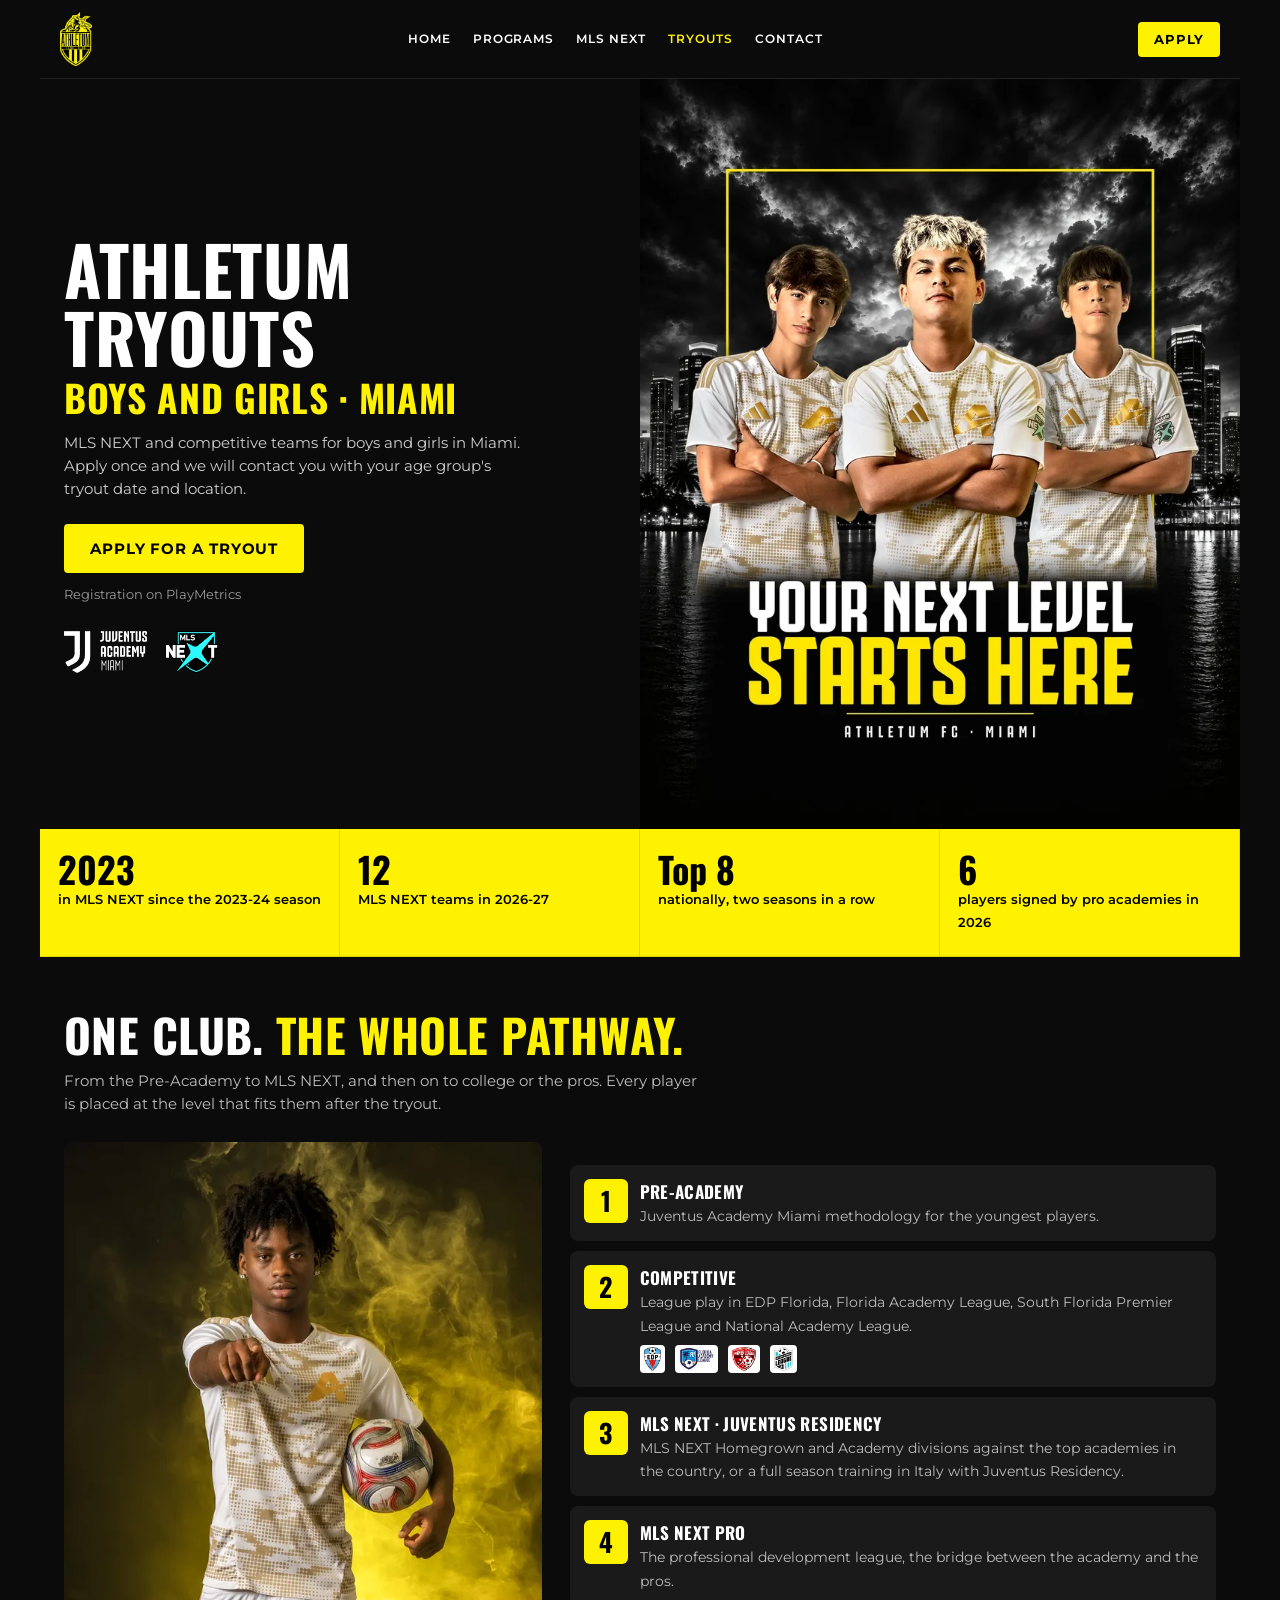
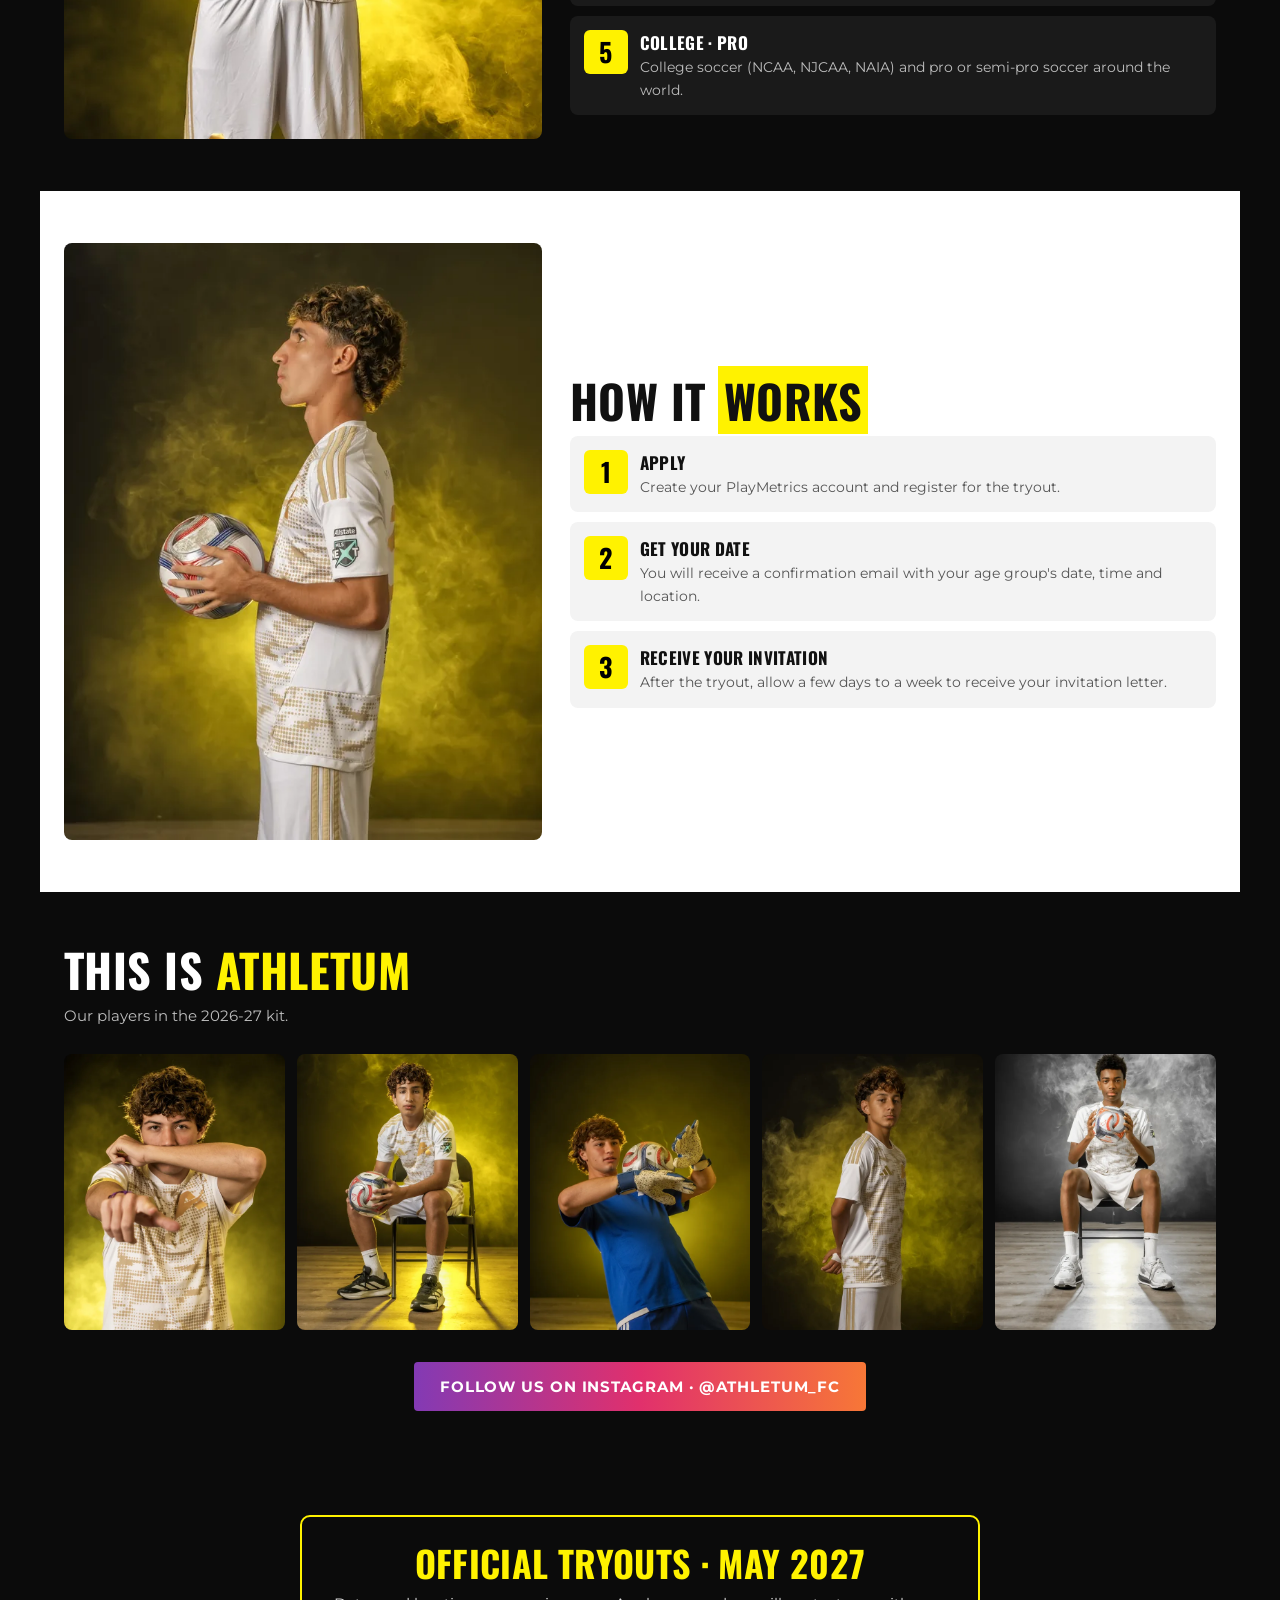
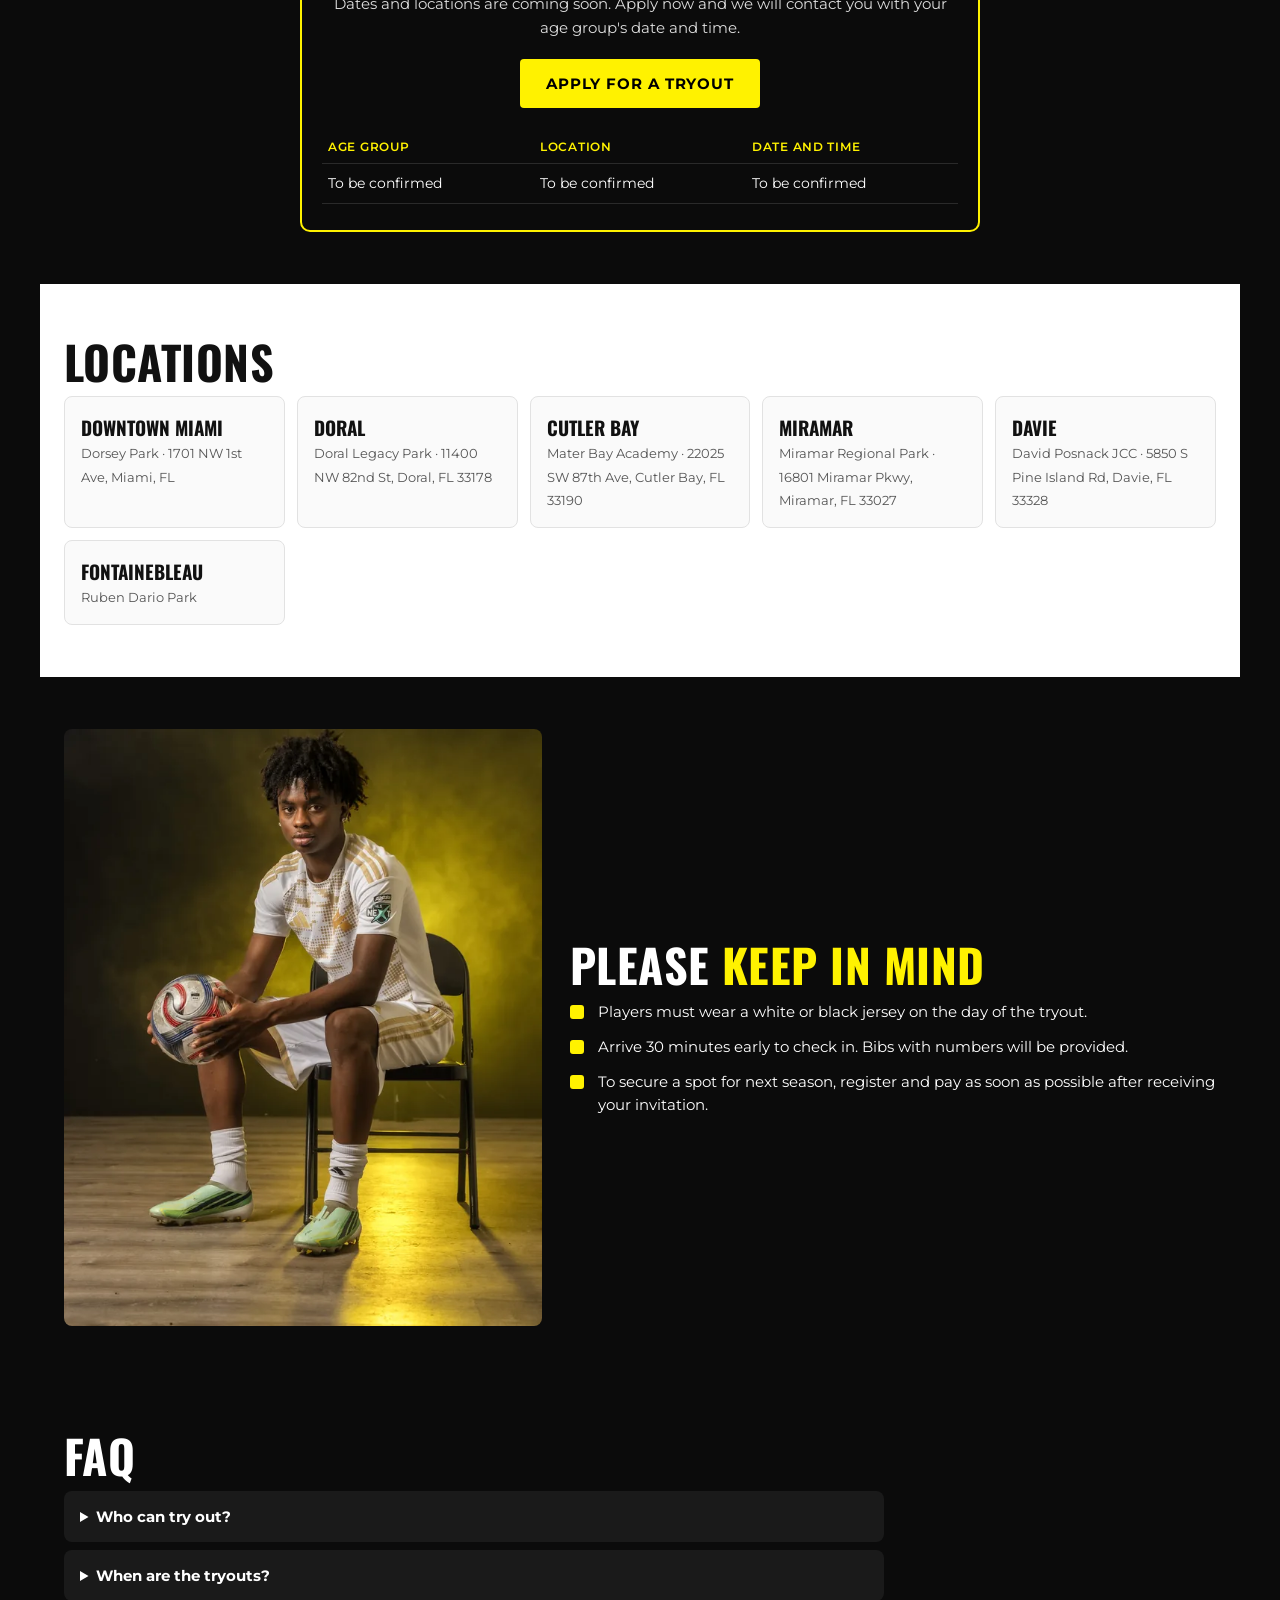
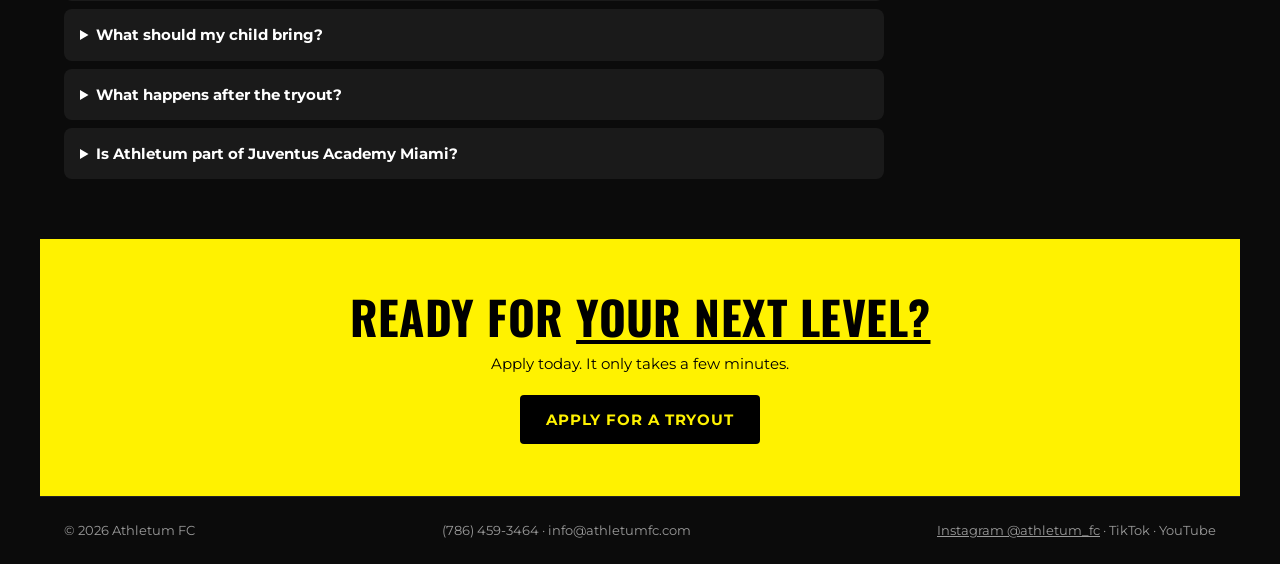
==== commit f9e71f06: "Propuesta: quitar la sección Our partners (Westime no es partner, Alessandro 13-11) Co-Authored-By: " ====
--- a/index.html
+++ b/index.html
@@ -220,11 +220,6 @@
     <details><summary>Is Athletum part of Juventus Academy Miami?</summary><p>Athletum FC is the competitive and MLS NEXT program of the Juventus Academy Miami family.</p></details>
   </section>
 
-  <section id="s-partners" style="text-align:center">
-    <h2>Our partners</h2>
-    <div class="sponsors"><img src="assets/sp_westime.webp" alt="Westime" width="160" height="160"></div>
-  </section>
-
   <section class="final" id="s-final">
     <h2>Ready for <em>your next level?</em></h2>
     <p style="margin:0 0 20px">Apply today. It only takes a few minutes.</p>
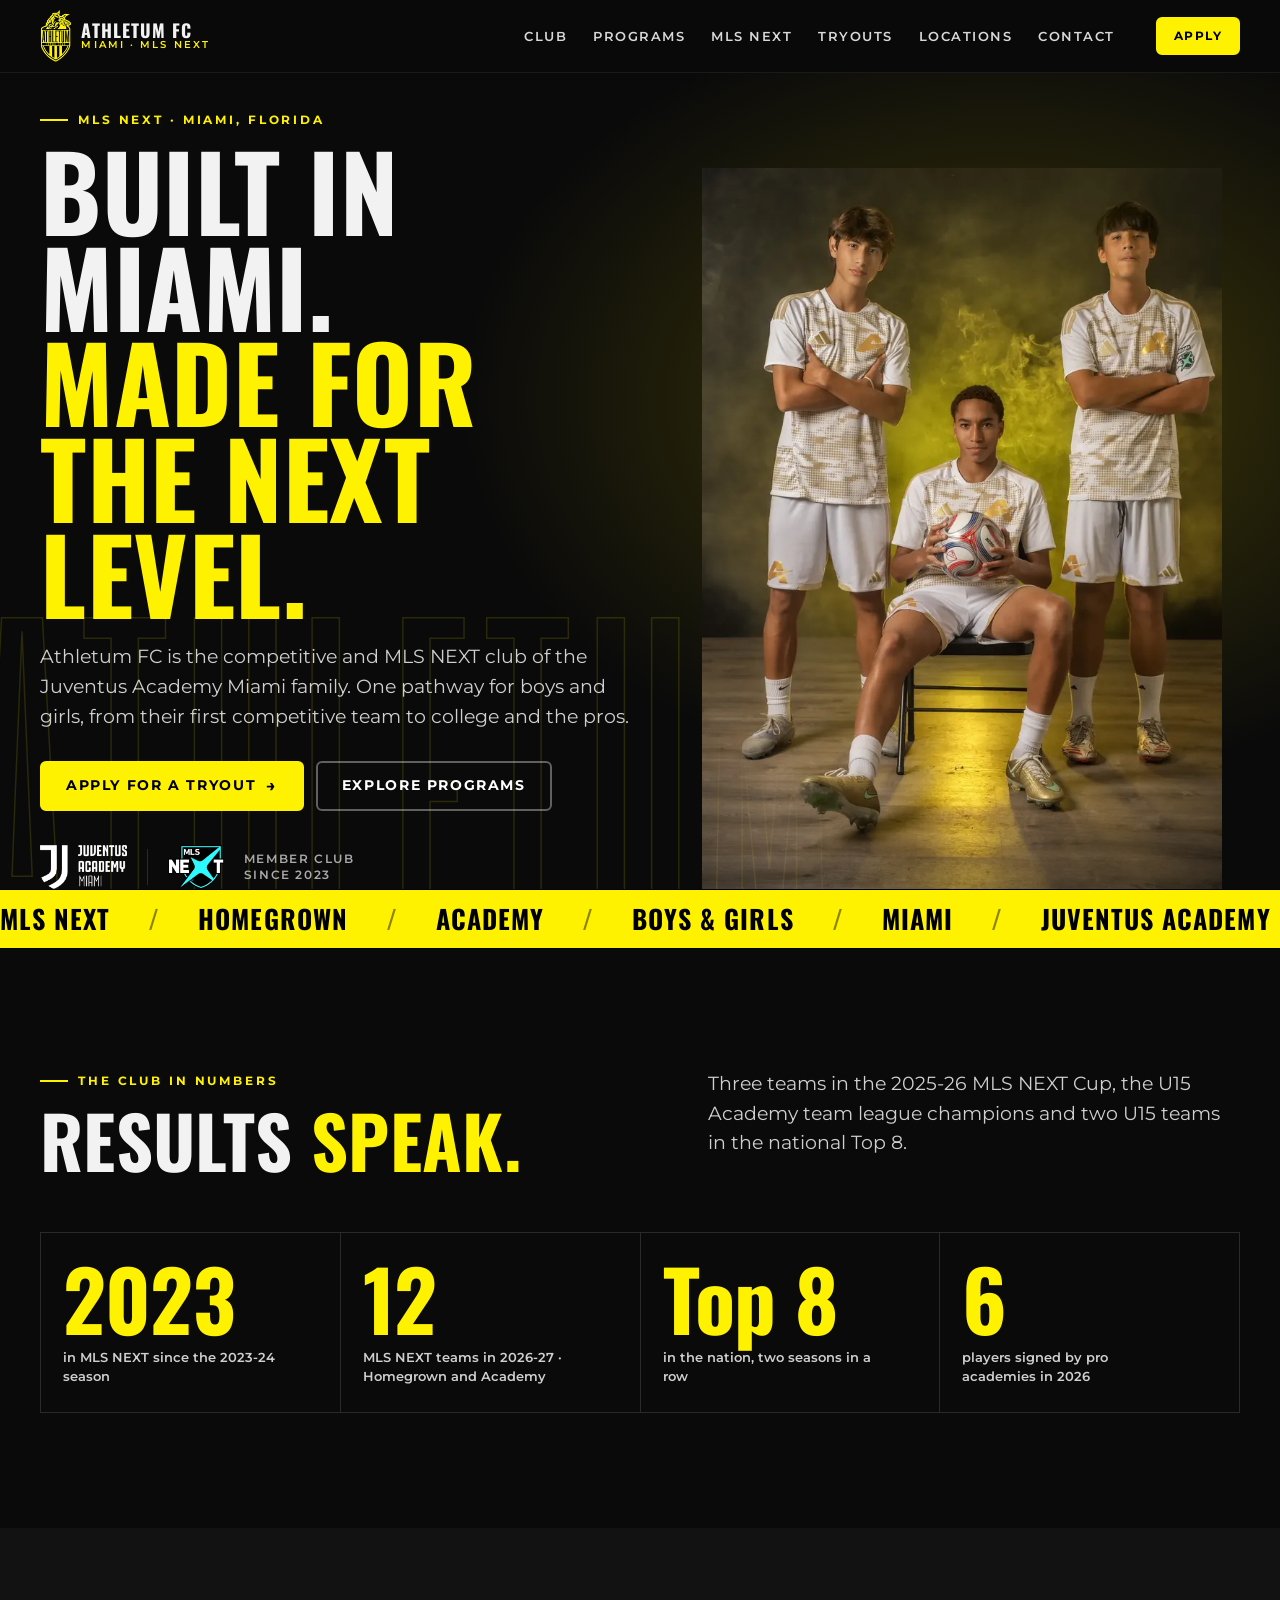
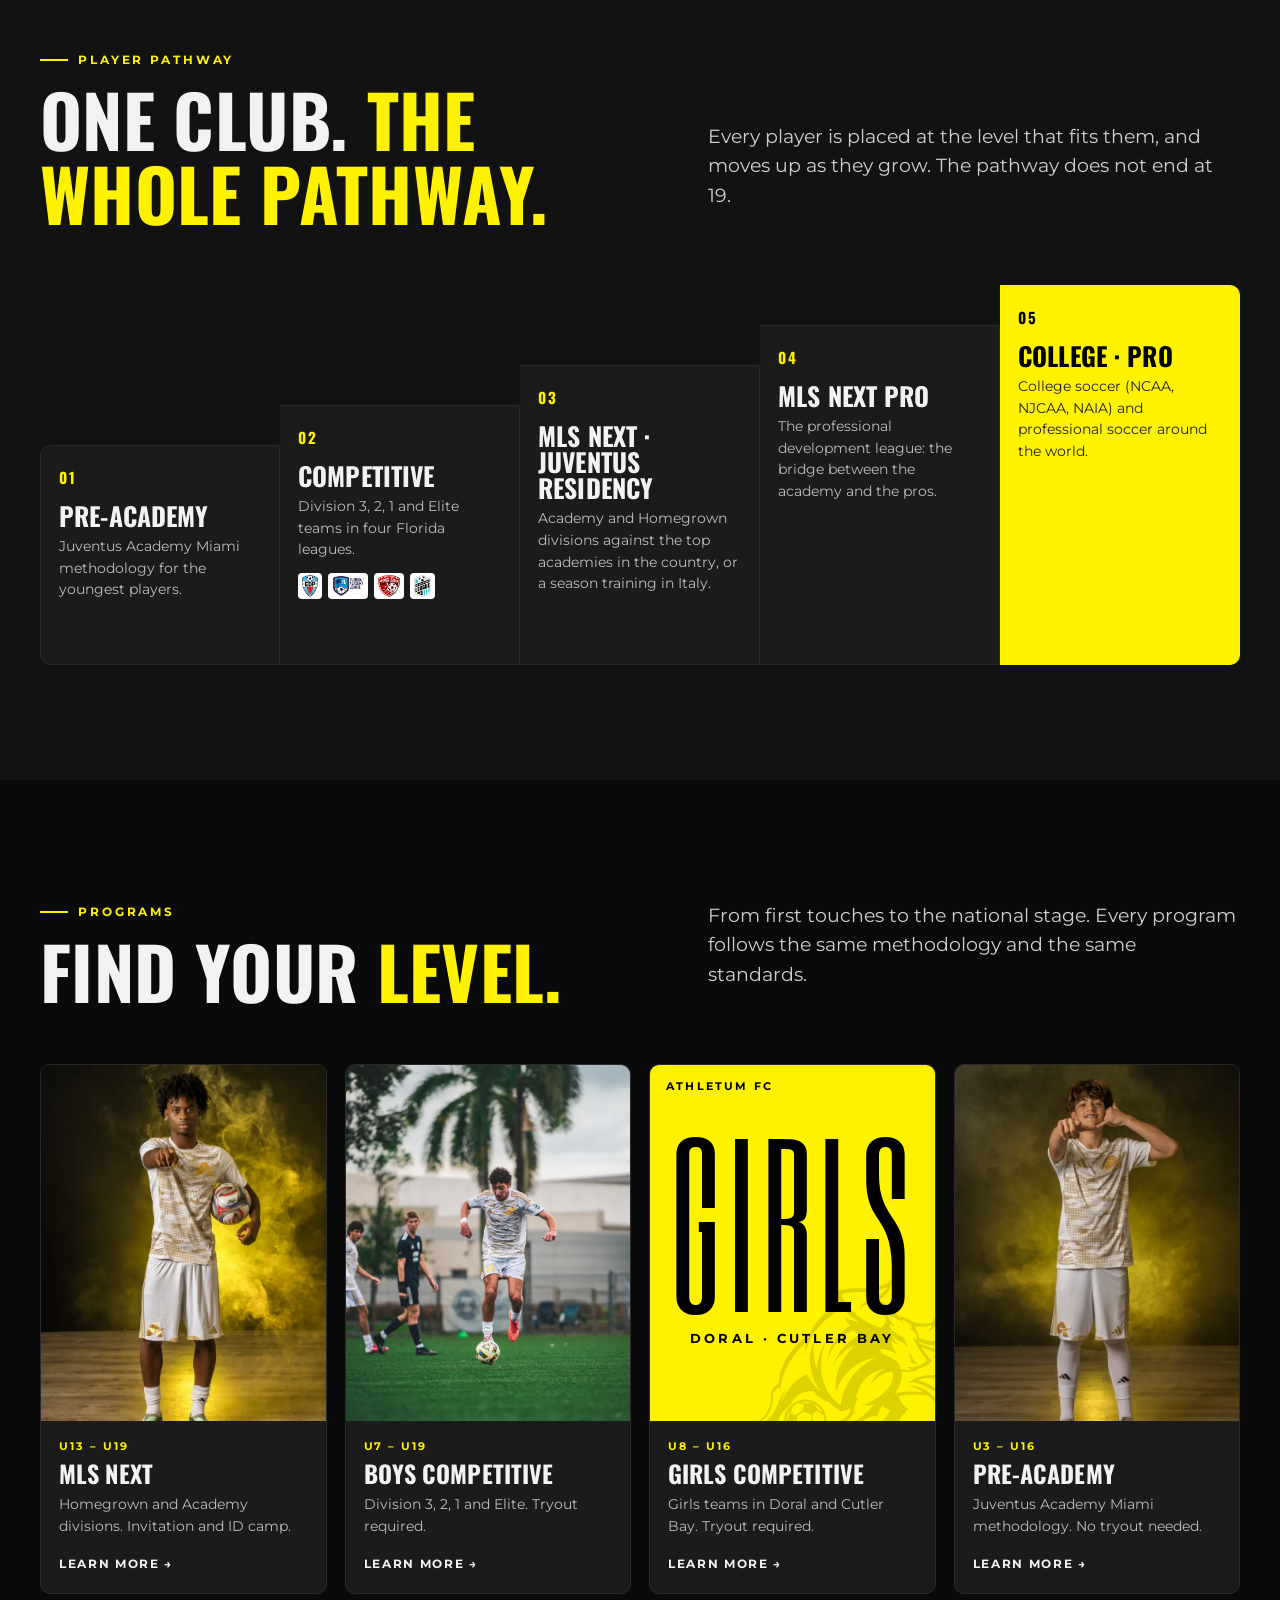
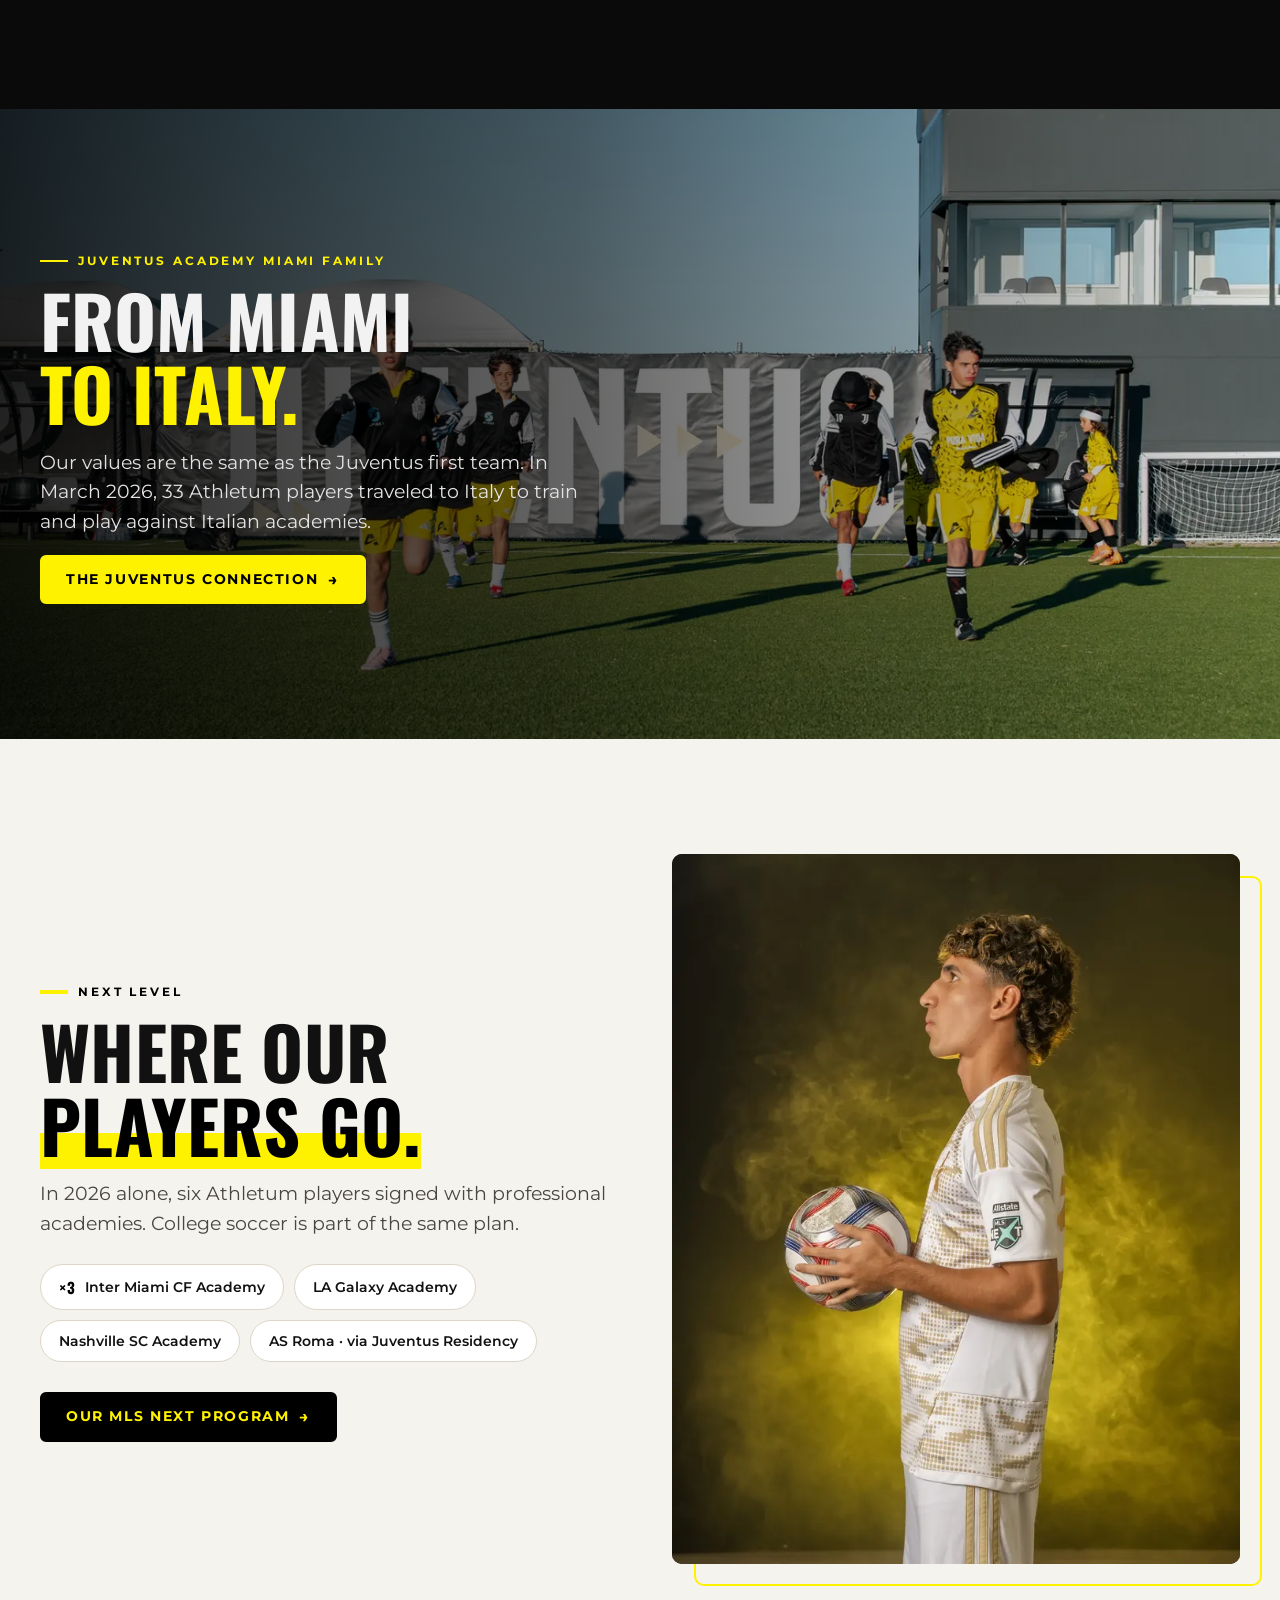
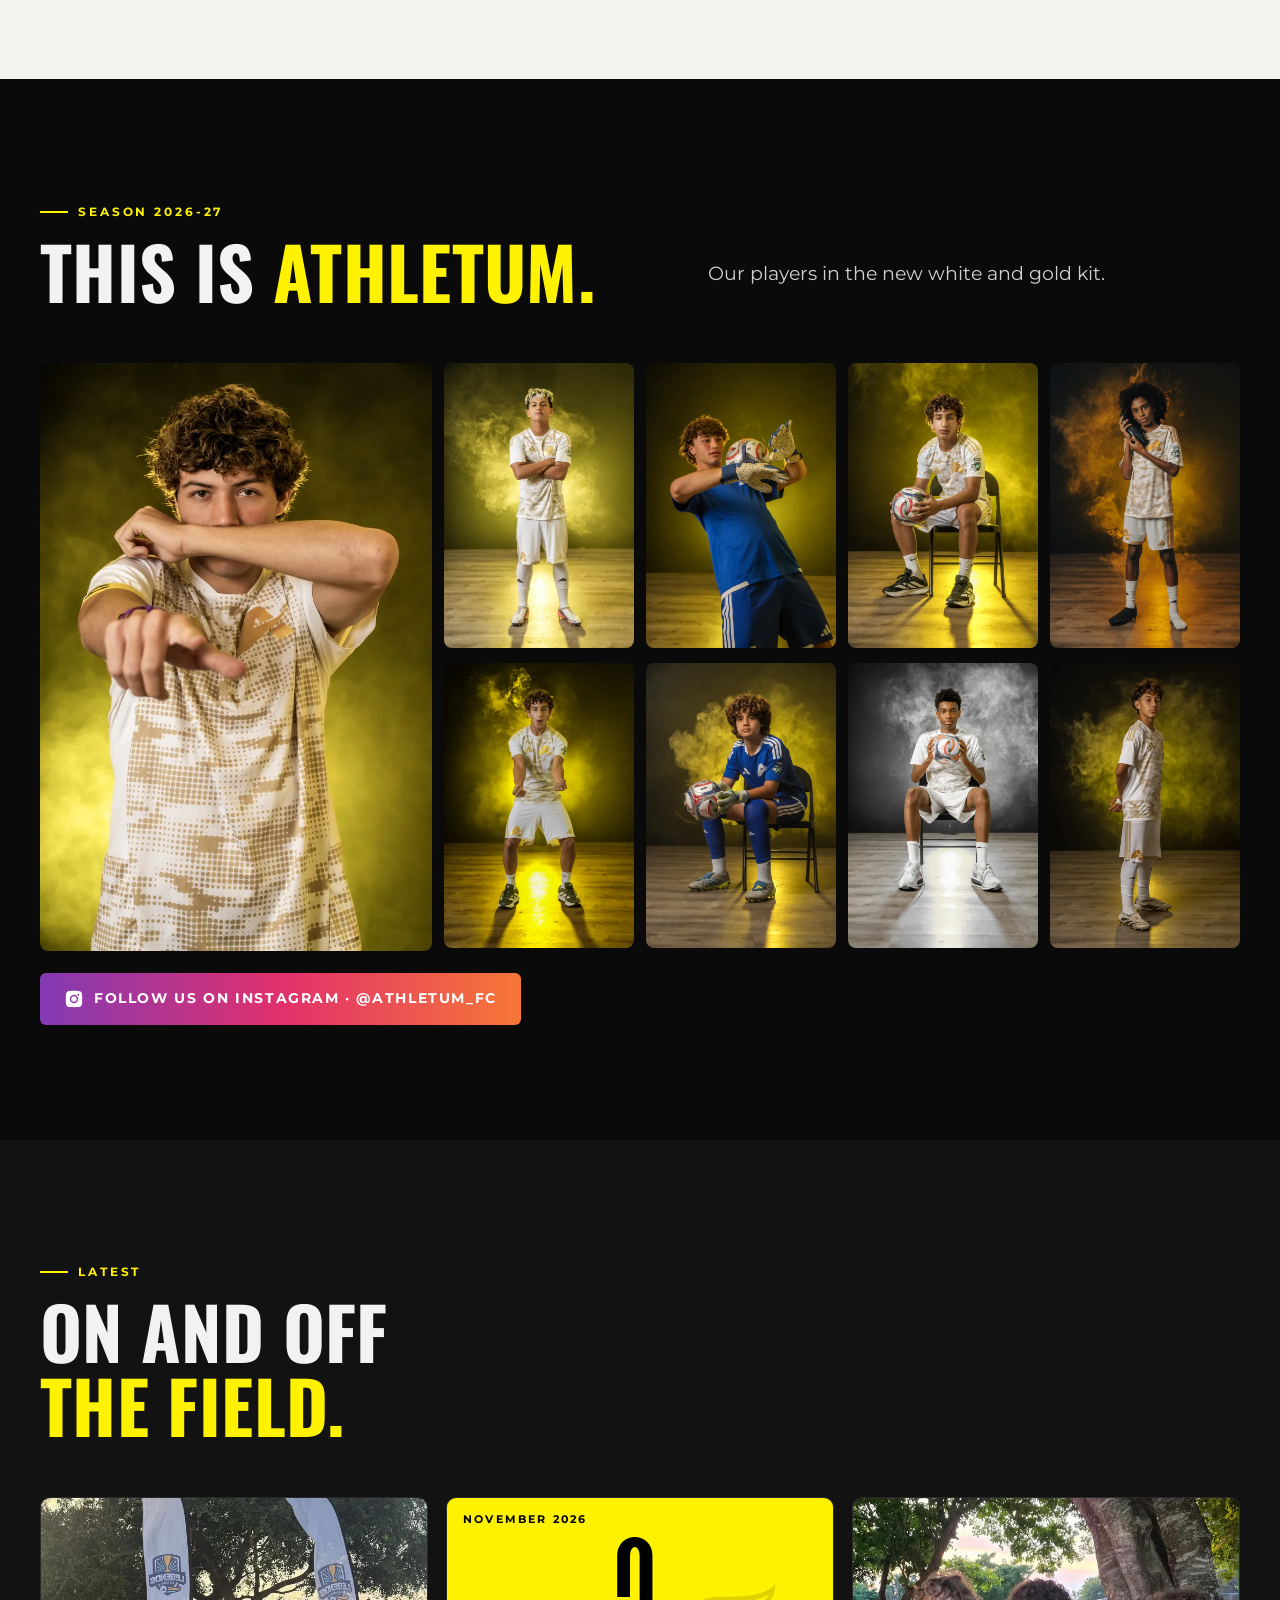
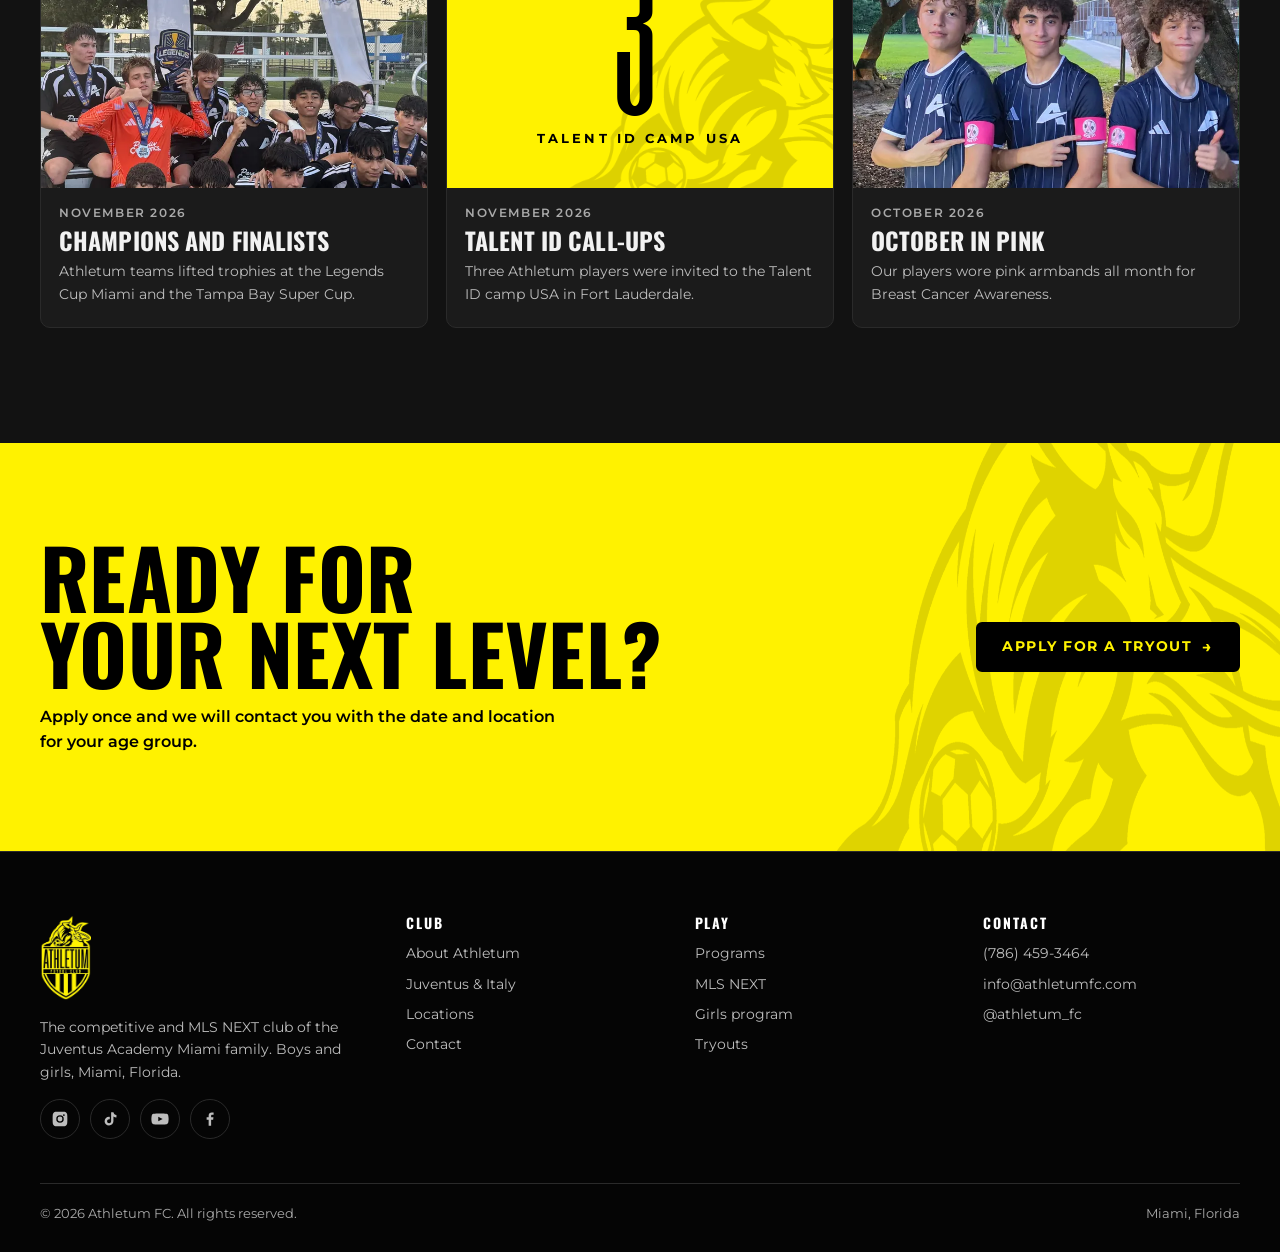
==== commit 190cda13: "Propuesta: sitio completo de Athletum (Home, Club, Programs, MLS NEXT, Tryouts, Locations, Contact) " ====
--- a/index.html
+++ b/index.html
@@ -4,238 +4,140 @@
 <meta charset="utf-8">
 <meta name="viewport" content="width=device-width, initial-scale=1">
 <meta name="robots" content="noindex, nofollow">
-<title>Athletum FC Tryouts</title>
-<link rel="preconnect" href="https://fonts.googleapis.com">
-<link rel="preconnect" href="https://fonts.gstatic.com" crossorigin>
-<link href="https://fonts.googleapis.com/css2?family=Oswald:wght@500;700&family=Montserrat:wght@400;500;600;700&display=swap" rel="stylesheet">
-<style>
-:root{--amarillo:#FFF200;--negro:#0b0b0b;--gris:#1a1a1a}
-*{box-sizing:border-box}
-html{scroll-behavior:smooth}
-body{margin:0;background:var(--negro);color:#fff;font:15px/1.55 Montserrat,system-ui,sans-serif}
-img{max-width:100%;display:block}
-a{color:inherit}
-h1,h2,h3{font-family:Oswald,Impact,sans-serif;font-weight:700;text-transform:uppercase;letter-spacing:.01em;line-height:1.1}
-
-.m{max-width:1200px;margin:0 auto;background:var(--negro)}
-.cab{display:flex;justify-content:space-between;align-items:center;padding:12px 20px;border-bottom:1px solid #222}
-.cab img{height:54px;width:auto}
-.cab nav{display:none;gap:22px;font-size:12px;font-weight:600;letter-spacing:.08em}
-@media(min-width:900px){.cab nav{display:flex}}
-.cab nav span.act{color:var(--amarillo)}
-.btn{display:inline-block;background:var(--amarillo);color:#000;font:700 15px Montserrat,sans-serif;letter-spacing:.06em;text-transform:uppercase;text-decoration:none;padding:15px 26px;border-radius:4px;border:0;cursor:pointer}
-.btn.chico{padding:10px 16px;font-size:12.5px}
-.btn:focus-visible{outline:3px solid #fff;outline-offset:2px}
-
-.hero{display:grid;grid-template-columns:1fr;align-items:center}
-@media(min-width:900px){.hero{grid-template-columns:1fr 1fr}}
-.hero .txt{padding:40px 24px}
-.hero h1{font-size:clamp(40px,7vw,68px);margin:0 0 6px;line-height:1}
-.hero h1 em{font-style:normal;color:var(--amarillo);display:block;font-size:.55em;margin-top:8px}
-.hero p{color:#cfcfcf;max-width:460px;margin:14px 0 24px}
-.hero .fino{font-size:12.5px;color:#9a9a9a;margin-top:12px}
-.hero > img{width:100%;height:auto;aspect-ratio:4/5;object-fit:cover}
-.afil{display:flex;gap:18px;align-items:center;margin-top:26px}
-.afil img{height:42px;width:auto}
-
-.cifras{display:grid;grid-template-columns:repeat(2,1fr);background:var(--amarillo);color:#000}
-@media(min-width:900px){.cifras{grid-template-columns:repeat(4,1fr)}}
-.cifras div{padding:22px 18px;border-right:1px solid rgba(0,0,0,.12);border-bottom:1px solid rgba(0,0,0,.12)}
-.cifras b{display:block;font:700 36px Oswald,sans-serif;line-height:1}
-.cifras span{font-size:12.5px;font-weight:600}
-
-section{padding:52px 24px}
-section h2{font-size:clamp(30px,4.6vw,46px);margin:0 0 10px}
-section h2 em{font-style:normal;color:var(--amarillo)}
-.sub{color:#bdbdbd;margin:0 0 26px;max-width:640px}
-.claro{background:#fff;color:#111}
-.claro .sub{color:#555}
-.claro h2 em{color:#111;background:var(--amarillo);padding:0 6px}
-
-.dos{display:grid;gap:28px;align-items:center}
-@media(min-width:900px){.dos{grid-template-columns:.85fr 1.15fr}}
-.foto{border-radius:8px;overflow:hidden;aspect-ratio:4/5}
-.foto img{width:100%;height:100%;object-fit:cover}
-@media(max-width:899px){.dos .foto{max-width:420px;width:100%;margin:0 auto}}
-
-.pasos{list-style:none;padding:0;margin:0;display:grid;gap:10px;counter-reset:p}
-.pasos li{display:grid;grid-template-columns:44px 1fr;gap:12px;align-items:start;background:var(--gris);border-radius:8px;padding:14px}
-.claro .pasos li{background:#f3f3f3}
-.pasos li::before{counter-increment:p;content:counter(p);font:700 26px Oswald,sans-serif;color:#000;background:var(--amarillo);border-radius:6px;text-align:center;line-height:44px;height:44px}
-.pasos b{display:block;font:700 17px Oswald,sans-serif;text-transform:uppercase;letter-spacing:.02em}
-.pasos span{font-size:13.5px;color:#bdbdbd}
-.claro .pasos span{color:#555}
-.logos-fila{display:flex;flex-wrap:wrap;gap:10px;align-items:center;margin-top:8px}
-.logos-fila img{height:28px;width:auto;background:#fff;border-radius:4px;padding:2px 4px}
-.btn-ig{display:block;width:max-content;max-width:100%;margin:22px auto 0;text-align:center;background:linear-gradient(90deg,#833ab4,#e1306c,#f77737);color:#fff}
-
-.galeria{display:grid;grid-auto-flow:column;grid-auto-columns:minmax(210px,26%);gap:12px;overflow-x:auto;scroll-snap-type:x mandatory;padding-bottom:10px;scrollbar-width:thin}
-@media(max-width:899px){.galeria{grid-auto-columns:68%}}
-.galeria figure{margin:0;scroll-snap-align:start;border-radius:8px;overflow:hidden;aspect-ratio:4/5;background:#111}
-.galeria img{width:100%;height:100%;object-fit:cover}
-.galeria:focus-visible{outline:2px solid var(--amarillo);outline-offset:4px}
-
-.fecha{border:2px solid var(--amarillo);border-radius:10px;padding:26px 20px;text-align:center;max-width:680px;margin:0 auto}
-.fecha h3{font-size:clamp(26px,4vw,36px);margin:0;color:var(--amarillo)}
-.fecha p{margin:10px 0 20px;color:#ddd}
-.tabla-scroll{overflow-x:auto}
-.tabla{width:100%;border-collapse:collapse;margin:22px 0 0;font-size:13.5px;text-align:left}
-.tabla th,.tabla td{border-bottom:1px solid #2a2a2a;padding:9px 6px}
-.tabla th{color:var(--amarillo);font:600 12px Montserrat,sans-serif;letter-spacing:.06em;text-transform:uppercase}
-.sedes{display:grid;grid-template-columns:repeat(auto-fit,minmax(220px,1fr));gap:12px}
-.sede{border:1px solid #e2e2e2;border-radius:8px;padding:16px;background:#fafafa}
-.sede b{font:700 19px Oswald,sans-serif;text-transform:uppercase;display:block}
-.sede span{font-size:13px;color:#555}
-.tener{display:grid;gap:12px;padding:0;margin:0;list-style:none;max-width:760px}
-.tener li{padding-left:28px;position:relative}
-.tener li::before{content:"";position:absolute;left:0;top:5px;width:14px;height:14px;background:var(--amarillo);border-radius:3px}
-details{background:var(--gris);border-radius:8px;padding:14px 16px;margin-bottom:8px;max-width:820px}
-summary{cursor:pointer;font-weight:700}
-details p{margin:10px 0 0;color:#cfcfcf;font-size:14px}
-.sponsors{display:flex;flex-wrap:wrap;gap:28px;align-items:center;justify-content:center;background:var(--gris);border:1px solid #2a2a2a;border-radius:8px;padding:24px}
-.sponsors img{height:110px;width:auto}
-.final{text-align:center;background:var(--amarillo);color:#000}
-.final h2 em{color:#000;text-decoration:underline}
-.final .btn{background:#000;color:var(--amarillo)}
-.pie{padding:24px;font-size:12.5px;color:#9a9a9a;display:flex;flex-wrap:wrap;gap:16px;justify-content:space-between;border-top:1px solid #222}
-.fija{position:sticky;bottom:0;background:rgba(11,11,11,.96);padding:10px 16px;display:flex;justify-content:center;border-top:1px solid #333;z-index:20}
-.fija .btn{width:100%;text-align:center}
-@media(min-width:900px){.fija{display:none}}
-</style>
+<title>Athletum FC · Miami</title>
+<meta name="description" content="Athletum FC: MLS NEXT and competitive soccer for boys and girls in Miami. Part of the Juventus Academy Miami family.">
+<meta name="theme-color" content="#0a0a0a">
+<link rel="icon" href="assets/img/escudo.webp">
+<link rel="preconnect" href="https://fonts.googleapis.com"><link rel="preconnect" href="https://fonts.gstatic.com" crossorigin>
+<link href="https://fonts.googleapis.com/css2?family=Montserrat:wght@400;500;600;700&family=Oswald:wght@500;700&family=Six+Caps&display=swap" rel="stylesheet">
+<link rel="stylesheet" href="assets/site.css?v=1311">
+<script>document.documentElement.classList.add('js')</script>
 </head>
 <body>
-<main class="m">
+<a class="sr" href="#main">Skip to content</a>
+<header class="hdr"><div class="w">
+  <a class="logo" href="" aria-label="Athletum FC home"><img src="assets/img/escudo.webp" alt="" width="145" height="240"><span>Athletum FC<small>Miami · MLS NEXT</small></span></a>
+  <nav class="nav" aria-label="Main"><a href="club/">Club</a><a href="programs/">Programs</a><a href="mls-next/">MLS NEXT</a><a href="tryouts/">Tryouts</a><a href="locations/">Locations</a><a href="contact/">Contact</a></nav>
+  <a class="btn sm" href="tryouts/#apply">Apply</a>
+  <button class="burger" type="button" aria-label="Open menu" aria-expanded="false" aria-controls="menu"><span></span></button>
+</div></header>
+<nav class="menu" id="menu" aria-label="Mobile"><a href="" aria-current=page>Home</a><a href="club/">Club</a><a href="programs/">Programs</a><a href="mls-next/">MLS NEXT</a><a href="tryouts/">Tryouts</a><a href="locations/">Locations</a><a href="contact/">Contact</a><a class="btn" href="tryouts/#apply">Apply for a tryout</a></nav>
+<main id="main">
 
-  <div class="cab">
-    <img src="assets/logo_athletum.webp" alt="Athletum FC" width="178" height="300">
-    <nav aria-label="Main menu"><span>HOME</span><span>PROGRAMS</span><span>MLS NEXT</span><span class="act">TRYOUTS</span><span>CONTACT</span></nav>
-    <a class="btn chico" href="#apply">Apply</a>
+<section class="hero">
+  <div class="big" aria-hidden="true">ATHLETUM</div>
+  <div class="w">
+    <div>
+      <p class="eyebrow">MLS NEXT · Miami, Florida</p>
+      <h1 class="h1">Built in Miami. <em>Made for the next level.</em></h1>
+      <p class="lead">Athletum FC is the competitive and MLS NEXT club of the Juventus Academy Miami family. One pathway for boys and girls, from their first competitive team to college and the pros.</p>
+      <div class="ctas"><a class="btn" href="tryouts/#apply">Apply for a tryout <span class="arr">→</span></a><a class="btn ghost" href="programs/">Explore programs</a></div>
+      <div class="badges"><img src="assets/logo_jam.webp" alt="Juventus Academy Miami" width="593" height="300"><span class="sep"></span><img src="assets/logo_mlsnext.webp" alt="MLS NEXT" width="208" height="164"><span>Member club<br>since 2023</span></div>
+    </div>
+    <div class="ph"><img src="assets/img/md_2247-720.webp" srcset="assets/img/md_2247-720.webp 720w, assets/img/md_2247-1400.webp 1400w" sizes="(min-width:900px) 520px, 86vw" width="3606" height="5447" alt="Three Athletum players in the 2026-27 white and gold kit" style="object-position:50% 0%" fetchpriority="high"></div>
   </div>
+</section>
+<div class="mq" aria-hidden="true"><div><b>MLS NEXT</b><i>/</i><b>Homegrown</b><i>/</i><b>Academy</b><i>/</i><b>Boys &amp; Girls</b><i>/</i><b>Miami</b><i>/</i><b>Juventus Academy Miami family</b><i>/</i><b>MLS NEXT</b><i>/</i><b>Homegrown</b><i>/</i><b>Academy</b><i>/</i><b>Boys &amp; Girls</b><i>/</i><b>Miami</b><i>/</i><b>Juventus Academy Miami family</b><i>/</i><b>MLS NEXT</b><i>/</i><b>Homegrown</b><i>/</i><b>Academy</b><i>/</i><b>Boys &amp; Girls</b><i>/</i><b>Miami</b><i>/</i><b>Juventus Academy Miami family</b><i>/</i><b>MLS NEXT</b><i>/</i><b>Homegrown</b><i>/</i><b>Academy</b><i>/</i><b>Boys &amp; Girls</b><i>/</i><b>Miami</b><i>/</i><b>Juventus Academy Miami family</b><i>/</i></div></div>
 
-  <div class="hero" id="s-hero">
-    <div class="txt">
-      <h1>Athletum Tryouts <em>Boys and girls · Miami</em></h1>
-      <p>MLS NEXT and competitive teams for boys and girls in Miami. Apply once and we will contact you with your age group's tryout date and location.</p>
-      <a class="btn" id="apply" href="#apply">Apply for a tryout</a>
-      <div class="fino">Registration on PlayMetrics</div>
-      <div class="afil"><img src="assets/logo_jam.webp" alt="Juventus Academy Miami" width="593" height="300"><img src="assets/logo_mlsnext.webp" alt="MLS NEXT" width="208" height="164"></div>
+<section class="sec"><div class="w">
+  <div class="head split rv"><div><p class="eyebrow">The club in numbers</p><h2 class="h2">Results <em>speak.</em></h2></div>
+  <p class="lead">Three teams in the 2025-26 MLS NEXT Cup, the U15 Academy team league champions and two U15 teams in the national Top 8.</p></div>
+  <div class="stats rv">
+  <div class="stat"><b>2023</b><span>in MLS NEXT since the 2023-24 season</span></div>
+  <div class="stat"><b>12</b><span>MLS NEXT teams in 2026-27 · Homegrown and Academy</span></div>
+  <div class="stat"><b>Top 8</b><span>in the nation, two seasons in a row</span></div>
+  <div class="stat"><b>6</b><span>players signed by pro academies in 2026</span></div>
+</div>
+</div></section>
+
+<section class="sec coal"><div class="w">
+  <div class="head split rv"><div><p class="eyebrow">Player pathway</p><h2 class="h2">One club. <em>The whole pathway.</em></h2></div>
+  <p class="lead">Every player is placed at the level that fits them, and moves up as they grow. The pathway does not end at 19.</p></div>
+  <div class="path rv">
+  <div class="step"><h3>Pre-Academy</h3><p>Juventus Academy Miami methodology for the youngest players.</p></div>
+  <div class="step"><h3>Competitive</h3><p>Division 3, 2, 1 and Elite teams in four Florida leagues.</p><div class="lg"><img src="assets/liga_edp.webp" alt="EDP Florida" width="117" height="160" loading="lazy"><img src="assets/liga_fal.webp" alt="Florida Academy League" loading="lazy"><img src="assets/liga_sfpl.webp" alt="South Florida Premier League" loading="lazy"><img src="assets/liga_nal.webp" alt="National Academy League" loading="lazy"></div></div>
+  <div class="step"><h3>MLS NEXT · Juventus Residency</h3><p>Academy and Homegrown divisions against the top academies in the country, or a season training in Italy.</p></div>
+  <div class="step"><h3>MLS NEXT Pro</h3><p>The professional development league: the bridge between the academy and the pros.</p></div>
+  <div class="step"><h3>College · Pro</h3><p>College soccer (NCAA, NJCAA, NAIA) and professional soccer around the world.</p></div>
+</div>
+</div></section>
+
+<section class="sec"><div class="w">
+  <div class="head split rv"><div><p class="eyebrow">Programs</p><h2 class="h2">Find your <em>level.</em></h2></div>
+  <p class="lead">From first touches to the national stage. Every program follows the same methodology and the same standards.</p></div>
+  <div class="cards c4">
+    <a class="card rv" href="programs/#mlsnext"><div class="im"><img src="assets/img/md_1784-720.webp" srcset="assets/img/md_1784-720.webp 720w, assets/img/md_1784-1400.webp 1400w" sizes="(min-width:1060px) 300px, (min-width:700px) 50vw, 100vw" width="3744" height="5616" alt="Athletum MLS NEXT player pointing at the camera with a ball under his arm" style="object-position:50% 18%" loading="lazy" decoding="async"></div><div class="tx"><span class="tag">U13 – U19</span><h3>MLS NEXT</h3><p>Homegrown and Academy divisions. Invitation and ID camp.</p><span class="more">Learn more</span></div></a>
+    <a class="card rv" href="programs/#boys"><div class="im"><img src="assets/img/ig_dribble-720.webp" srcset="assets/img/ig_dribble-720.webp 720w, assets/img/ig_dribble-1400.webp 1400w" sizes="(min-width:1060px) 300px, (min-width:700px) 50vw, 100vw" width="3059" height="3969" alt="Athletum player dribbling during a match" style="object-position:50% 40%" loading="lazy" decoding="async"></div><div class="tx"><span class="tag">U7 – U19</span><h3>Boys competitive</h3><p>Division 3, 2, 1 and Elite. Tryout required.</p><span class="more">Learn more</span></div></a>
+    <a class="card rv" href="programs/#girls"><div class="im"><div class="gfx" style="width:100%;height:100%"><small>Athletum FC</small><img src="assets/img/toro.webp" alt="" width="1000" height="573" loading="lazy"><div><b>GIRLS</b><span>Doral · Cutler Bay</span></div></div></div><div class="tx"><span class="tag">U8 – U16</span><h3>Girls competitive</h3><p>Girls teams in Doral and Cutler Bay. Tryout required.</p><span class="more">Learn more</span></div></a>
+    <a class="card rv" href="programs/#preacademy"><div class="im"><img src="assets/img/md_3138-720.webp" srcset="assets/img/md_3138-720.webp 720w, assets/img/md_3138-1400.webp 1400w" sizes="(min-width:1060px) 300px, (min-width:700px) 50vw, 100vw" width="3744" height="5616" alt="Young Athletum player smiling in the 2026-27 kit" style="object-position:50% 15%" loading="lazy" decoding="async"></div><div class="tx"><span class="tag">U3 – U16</span><h3>Pre-Academy</h3><p>Juventus Academy Miami methodology. No tryout needed.</p><span class="more">Learn more</span></div></a>
+  </div>
+</div></section>
+
+<section class="band" aria-labelledby="h-italy">
+  <img src="assets/img/it_run-720.webp" srcset="assets/img/it_run-720.webp 720w, assets/img/it_run-1400.webp 1400w" sizes="100vw" width="2000" height="1333" alt="Athletum players warming up in Italy in front of a giant Juventus sign" style="object-position:50% 40%" loading="lazy" decoding="async">
+  <div class="w"><div style="max-width:560px" class="rv">
+    <p class="eyebrow">Juventus Academy Miami family</p>
+    <h2 class="h2" id="h-italy">From Miami <em>to Italy.</em></h2>
+    <p class="lead">Our values are the same as the Juventus first team. In March 2026, 33 Athletum players traveled to Italy to train and play against Italian academies.</p>
+    <a class="btn" href="club/#italy">The Juventus connection <span class="arr">→</span></a>
+  </div></div>
+</section>
+
+<section class="sec paper"><div class="w">
+  <div class="split2">
+    <div class="rv">
+      <p class="eyebrow">Next level</p>
+      <h2 class="h2">Where our <em>players go.</em></h2>
+      <p class="lead">In 2026 alone, six Athletum players signed with professional academies. College soccer is part of the same plan.</p>
+      <div class="chips" style="margin:26px 0 30px"><span class="chip"><b>×3</b> Inter Miami CF Academy</span><span class="chip">LA Galaxy Academy</span><span class="chip">Nashville SC Academy</span><span class="chip">AS Roma · via Juventus Residency</span></div>
+      <a class="btn dark" href="mls-next/">Our MLS NEXT program <span class="arr">→</span></a>
     </div>
-    <img src="assets/hero.webp?v=1212" alt="Three Athletum players in the 2026-27 white and gold kit: Your next level starts here" width="800" height="1000" fetchpriority="high">
+    <div class="offset rv"><div class="frame"><img src="assets/img/md_2089-720.webp" srcset="assets/img/md_2089-720.webp 720w, assets/img/md_2089-1400.webp 1400w" sizes="(min-width:900px) 560px, 100vw" width="3744" height="5616" alt="Athletum player in profile holding a ball" style="object-position:50% 20%" loading="lazy" decoding="async"></div></div>
   </div>
+</div></section>
 
-  <div class="cifras" id="s-cifras">
-    <div><b>2023</b><span>in MLS NEXT since the 2023-24 season</span></div>
-    <div><b>12</b><span>MLS NEXT teams in 2026-27</span></div>
-    <div><b>Top 8</b><span>nationally, two seasons in a row</span></div>
-    <div><b>6</b><span>players signed by pro academies in 2026</span></div>
+<section class="sec"><div class="w">
+  <div class="head split rv"><div><p class="eyebrow">Season 2026-27</p><h2 class="h2">This is <em>Athletum.</em></h2></div>
+  <p class="lead">Our players in the new white and gold kit.</p></div>
+  <div class="wall rv">
+    <figure><img src="assets/img/md_1284-720.webp" srcset="assets/img/md_1284-720.webp 720w, assets/img/md_1284-1400.webp 1400w" sizes="(min-width:900px) 420px, 100vw" width="3744" height="5616" alt="Athletum player pointing at the camera" style="object-position:50% 20%" loading="lazy" decoding="async"></figure>
+    <figure><img src="assets/img/md_1383-720.webp" srcset="assets/img/md_1383-720.webp 720w, assets/img/md_1383-1400.webp 1400w" sizes="(min-width:900px) 200px, 50vw" width="3744" height="5616" alt="Athletum player with arms crossed" style="object-position:50% 20%" loading="lazy" decoding="async"></figure>
+    <figure><img src="assets/img/md_1633-720.webp" srcset="assets/img/md_1633-720.webp 720w, assets/img/md_1633-1400.webp 1400w" sizes="(min-width:900px) 200px, 50vw" width="3744" height="5616" alt="Athletum goalkeeper catching a ball" style="object-position:40% 25%" loading="lazy" decoding="async"></figure>
+    <figure><img src="assets/img/md_1480-720.webp" srcset="assets/img/md_1480-720.webp 720w, assets/img/md_1480-1400.webp 1400w" sizes="(min-width:900px) 200px, 50vw" width="3744" height="5616" alt="Athletum player seated with a ball" style="object-position:50% 30%" loading="lazy" decoding="async"></figure>
+    <figure><img src="assets/img/md_3378-720.webp" srcset="assets/img/md_3378-720.webp 720w, assets/img/md_3378-1400.webp 1400w" sizes="(min-width:900px) 200px, 50vw" width="3744" height="5616" alt="Athletum player holding his boots" style="object-position:50% 20%" loading="lazy" decoding="async"></figure>
+    <figure><img src="assets/img/md_1468-720.webp" srcset="assets/img/md_1468-720.webp 720w, assets/img/md_1468-1400.webp 1400w" sizes="(min-width:900px) 200px, 50vw" width="3744" height="5616" alt="Athletum player in an action pose" style="object-position:50% 20%" loading="lazy" decoding="async"></figure>
+    <figure><img src="assets/img/md_4099-720.webp" srcset="assets/img/md_4099-720.webp 720w, assets/img/md_4099-1400.webp 1400w" sizes="(min-width:900px) 200px, 50vw" width="3744" height="5616" alt="Athletum goalkeeper seated with a ball" style="object-position:50% 30%" loading="lazy" decoding="async"></figure>
+    <figure><img src="assets/img/md_1422-720.webp" srcset="assets/img/md_1422-720.webp 720w, assets/img/md_1422-1400.webp 1400w" sizes="(min-width:900px) 200px, 50vw" width="3744" height="5616" alt="Athletum player seated holding a ball" style="object-position:50% 25%" loading="lazy" decoding="async"></figure>
+    <figure><img src="assets/img/md_3267-720.webp" srcset="assets/img/md_3267-720.webp 720w, assets/img/md_3267-1400.webp 1400w" sizes="(min-width:900px) 200px, 50vw" width="3744" height="5616" alt="Athletum player standing in the 2026-27 kit" style="object-position:50% 18%" loading="lazy" decoding="async"></figure>
   </div>
+  <a class="btn ig" href="https://www.instagram.com/athletum_fc/" target="_blank" rel="noopener"><svg viewBox="0 0 24 24" aria-hidden="true"><path d="M12 2.2c3.2 0 3.6 0 4.8.1 1.2.1 1.8.2 2.2.4.6.2 1 .5 1.4.9.4.4.7.8.9 1.4.2.4.4 1.1.4 2.2.1 1.3.1 1.6.1 4.8s0 3.6-.1 4.8c-.1 1.2-.2 1.8-.4 2.2-.2.6-.5 1-.9 1.4-.4.4-.8.7-1.4.9-.4.2-1.1.4-2.2.4-1.3.1-1.6.1-4.8.1s-3.6 0-4.8-.1c-1.2-.1-1.8-.2-2.2-.4-.6-.2-1-.5-1.4-.9-.4-.4-.7-.8-.9-1.4-.2-.4-.4-1.1-.4-2.2C2.2 15.6 2.2 15.2 2.2 12s0-3.6.1-4.8c.1-1.2.2-1.8.4-2.2.2-.6.5-1 .9-1.4.4-.4.8-.7 1.4-.9.4-.2 1.1-.4 2.2-.4C8.4 2.2 8.8 2.2 12 2.2zm0 4.8a5 5 0 1 0 0 10 5 5 0 0 0 0-10zm0 8.2a3.2 3.2 0 1 1 0-6.4 3.2 3.2 0 0 1 0 6.4zm5.2-9.6a1.2 1.2 0 1 0 0 2.4 1.2 1.2 0 0 0 0-2.4z"/></svg> Follow us on Instagram · @athletum_fc</a>
+</div></section>
 
-  <section id="s-pathway">
-    <h2>One club. <em>The whole pathway.</em></h2>
-    <p class="sub">From the Pre-Academy to MLS NEXT, and then on to college or the pros. Every player is placed at the level that fits them after the tryout.</p>
-    <div class="dos">
-      <div class="foto"><img src="assets/md_01784.webp?v=1212" alt="Athletum player in the 2026-27 kit pointing at the camera with a ball under his arm" width="640" height="800" loading="lazy"></div>
-      <ol class="pasos">
-        <li><div><b>Pre-Academy</b><span>Juventus Academy Miami methodology for the youngest players.</span></div></li>
-        <li><div><b>Competitive</b><span>League play in EDP Florida, Florida Academy League, South Florida Premier League and National Academy League.</span>
-          <div class="logos-fila"><img src="assets/liga_edp.webp" alt="EDP Florida"><img src="assets/liga_fal.webp" alt="Florida Academy League"><img src="assets/liga_sfpl.webp" alt="South Florida Premier League"><img src="assets/liga_nal.webp" alt="National Academy League"></div></div></li>
-        <li><div><b>MLS NEXT · Juventus Residency</b><span>MLS NEXT Homegrown and Academy divisions against the top academies in the country, or a full season training in Italy with Juventus Residency.</span></div></li>
-        <li><div><b>MLS NEXT Pro</b><span>The professional development league, the bridge between the academy and the pros.</span></div></li>
-        <li><div><b>College · Pro</b><span>College soccer (NCAA, NJCAA, NAIA) and pro or semi-pro soccer around the world.</span></div></li>
-      </ol>
-    </div>
-  </section>
-
-  <section class="claro" id="s-como">
-    <div class="dos">
-      <div class="foto"><img src="assets/md_02089.webp?v=1212" alt="Athletum player in profile holding a ball" width="640" height="800" loading="lazy"></div>
-      <div>
-        <h2>How it <em>works</em></h2>
-        <ol class="pasos">
-          <li><div><b>Apply</b><span>Create your PlayMetrics account and register for the tryout.</span></div></li>
-          <li><div><b>Get your date</b><span>You will receive a confirmation email with your age group's date, time and location.</span></div></li>
-          <li><div><b>Receive your invitation</b><span>After the tryout, allow a few days to a week to receive your invitation letter.</span></div></li>
-        </ol>
-      </div>
-    </div>
-  </section>
-
-  <section id="s-jugadores">
-    <h2>This is <em>Athletum</em></h2>
-    <p class="sub">Our players in the 2026-27 kit.</p>
-    <div class="galeria" tabindex="0" aria-label="Athletum players photo gallery, scroll sideways">
-      <figure><img src="assets/md_01284.webp?v=1212" alt="Athletum player pointing at the camera" width="640" height="800" loading="lazy"></figure>
-      <figure><img src="assets/md_01480.webp?v=1212" alt="Athletum player seated with a ball" width="640" height="800" loading="lazy"></figure>
-      <figure><img src="assets/md_01633.webp?v=1212" alt="Athletum goalkeeper holding a ball" width="640" height="800" loading="lazy"></figure>
-      <figure><img src="assets/md_03267.webp?v=1212" alt="Athletum player standing in the 2026-27 kit" width="640" height="800" loading="lazy"></figure>
-      <figure><img src="assets/md_01422.webp?v=1212" alt="Athletum player seated holding a ball" width="640" height="800" loading="lazy"></figure>
-    </div>
-    <a class="btn btn-ig" href="https://www.instagram.com/athletum_fc/" target="_blank" rel="noopener">Follow us on Instagram · @athletum_fc</a>
-  </section>
-
-  <section id="s-fechas">
-    <div class="fecha">
-      <h3>Official tryouts · May 2027</h3>
-      <p>Dates and locations are coming soon. Apply now and we will contact you with your age group's date and time.</p>
-      <a class="btn" href="#apply">Apply for a tryout</a>
-      <div class="tabla-scroll"><table class="tabla">
-        <tr><th>Age group</th><th>Location</th><th>Date and time</th></tr>
-        <tr><td>To be confirmed</td><td>To be confirmed</td><td>To be confirmed</td></tr>
-      </table></div>
-    </div>
-  </section>
-
-  <section class="claro" id="s-sedes">
-    <h2>Locations</h2>
-    <div class="sedes">
-      <div class="sede"><b>Downtown Miami</b><span>Dorsey Park · 1701 NW 1st Ave, Miami, FL</span></div>
-      <div class="sede"><b>Doral</b><span>Doral Legacy Park · 11400 NW 82nd St, Doral, FL 33178</span></div>
-      <div class="sede"><b>Cutler Bay</b><span>Mater Bay Academy · 22025 SW 87th Ave, Cutler Bay, FL 33190</span></div>
-      <div class="sede"><b>Miramar</b><span>Miramar Regional Park · 16801 Miramar Pkwy, Miramar, FL 33027</span></div>
-      <div class="sede"><b>Davie</b><span>David Posnack JCC · 5850 S Pine Island Rd, Davie, FL 33328</span></div>
-      <div class="sede"><b>Fontainebleau</b><span>Ruben Dario Park</span></div>
-    </div>
-  </section>
-
-  <section id="s-tener">
-    <div class="dos">
-      <div class="foto"><img src="assets/md_01792.webp?v=1212" alt="Athletum player seated with a ball" width="640" height="800" loading="lazy"></div>
-      <div>
-        <h2>Please <em>keep in mind</em></h2>
-        <ul class="tener">
-          <li>Players must wear a white or black jersey on the day of the tryout.</li>
-          <li>Arrive 30 minutes early to check in. Bibs with numbers will be provided.</li>
-          <li>To secure a spot for next season, register and pay as soon as possible after receiving your invitation.</li>
-        </ul>
-      </div>
-    </div>
-  </section>
-
-  <section id="s-faq">
-    <h2>FAQ</h2>
-    <details><summary>Who can try out?</summary><p>Boys and girls. Each age group has its own date and time.</p></details>
-    <details><summary>When are the tryouts?</summary><p>The official tryouts are in May 2027. Apply now and we will contact you with the date and location for your age group.</p></details>
-    <details><summary>What should my child bring?</summary><p>A white or black jersey, cleats, shin guards and water. Please arrive 30 minutes early to check in.</p></details>
-    <details><summary>What happens after the tryout?</summary><p>You will receive an invitation letter within a few days to a week with the team and level for your player.</p></details>
-    <details><summary>Is Athletum part of Juventus Academy Miami?</summary><p>Athletum FC is the competitive and MLS NEXT program of the Juventus Academy Miami family.</p></details>
-  </section>
-
-  <section class="final" id="s-final">
-    <h2>Ready for <em>your next level?</em></h2>
-    <p style="margin:0 0 20px">Apply today. It only takes a few minutes.</p>
-    <a class="btn" href="#apply">Apply for a tryout</a>
-  </section>
-
-  <div class="pie">
-    <span>© 2026 Athletum FC</span>
-    <span>(786) 459-3464 · info@athletumfc.com</span>
-    <span><a href="https://www.instagram.com/athletum_fc/" target="_blank" rel="noopener">Instagram @athletum_fc</a> · TikTok · YouTube</span>
+<section class="sec coal news"><div class="w">
+  <div class="head split rv"><div><p class="eyebrow">Latest</p><h2 class="h2">On and off <em>the field.</em></h2></div></div>
+  <div class="cards c3">
+    <article class="card rv"><div class="im"><img src="assets/img/ig_legends-720.webp" srcset="assets/img/ig_legends-720.webp 720w, assets/img/ig_legends-1400.webp 1400w" sizes="(min-width:1060px) 400px, (min-width:700px) 50vw, 100vw" width="2342" height="3123" alt="Athletum team celebrating with the Legends Cup trophy" style="object-position:50% 35%" loading="lazy" decoding="async"></div><div class="tx"><time datetime="2026-11">November 2026</time><h3>Champions and finalists</h3><p>Athletum teams lifted trophies at the Legends Cup Miami and the Tampa Bay Super Cup.</p></div></article>
+    <article class="card rv"><div class="im"><div class="gfx" style="width:100%;height:100%"><small>November 2026</small><img src="assets/img/toro.webp" alt="" width="1000" height="573" loading="lazy"><div><b>3</b><span>Talent ID camp USA</span></div></div></div><div class="tx"><time datetime="2026-11">November 2026</time><h3>Talent ID call-ups</h3><p>Three Athletum players were invited to the Talent ID camp USA in Fort Lauderdale.</p></div></article>
+    <article class="card rv"><div class="im"><img src="assets/img/ig_pink-720.webp" srcset="assets/img/ig_pink-720.webp 720w, assets/img/ig_pink-1400.webp 1400w" sizes="(min-width:1060px) 400px, (min-width:700px) 50vw, 100vw" width="1848" height="2464" alt="Athletum players wearing pink armbands" style="object-position:50% 30%" loading="lazy" decoding="async"></div><div class="tx"><time datetime="2026-10">October 2026</time><h3>October in pink</h3><p>Our players wore pink armbands all month for Breast Cancer Awareness.</p></div></article>
   </div>
-
-  <div class="fija"><a class="btn" href="#apply">Apply for a tryout</a></div>
+</div></section>
+<section class="cta"><img class="toro" src="assets/img/toro.webp" alt="" width="1000" height="573" loading="lazy"><div class="w">
+  <div><h2>Ready for<br>your next level?</h2><p>Apply once and we will contact you with the date and location for your age group.</p></div>
+  <div class="ctas"><a class="btn dark" href="tryouts/#apply">Apply for a tryout <span class="arr">→</span></a></div>
+</div></section>
 </main>
-<script>
-document.querySelectorAll('a[href="#apply"]').forEach(a=>a.addEventListener('click',e=>{if(a.id!=='apply'){e.preventDefault();document.getElementById('s-hero').scrollIntoView()}}));
-</script>
+<footer class="ftr"><div class="w">
+  <div class="g">
+    <div><img src="assets/img/escudo.webp" alt="Athletum FC crest" width="145" height="240" loading="lazy">
+      <p>The competitive and MLS NEXT club of the Juventus Academy Miami family. Boys and girls, Miami, Florida.</p>
+      <div class="soc"><a href="https://www.instagram.com/athletum_fc/" target="_blank" rel="noopener" aria-label="Instagram"><svg viewBox="0 0 24 24" aria-hidden="true"><path d="M12 2.2c3.2 0 3.6 0 4.8.1 1.2.1 1.8.2 2.2.4.6.2 1 .5 1.4.9.4.4.7.8.9 1.4.2.4.4 1.1.4 2.2.1 1.3.1 1.6.1 4.8s0 3.6-.1 4.8c-.1 1.2-.2 1.8-.4 2.2-.2.6-.5 1-.9 1.4-.4.4-.8.7-1.4.9-.4.2-1.1.4-2.2.4-1.3.1-1.6.1-4.8.1s-3.6 0-4.8-.1c-1.2-.1-1.8-.2-2.2-.4-.6-.2-1-.5-1.4-.9-.4-.4-.7-.8-.9-1.4-.2-.4-.4-1.1-.4-2.2C2.2 15.6 2.2 15.2 2.2 12s0-3.6.1-4.8c.1-1.2.2-1.8.4-2.2.2-.6.5-1 .9-1.4.4-.4.8-.7 1.4-.9.4-.2 1.1-.4 2.2-.4C8.4 2.2 8.8 2.2 12 2.2zm0 4.8a5 5 0 1 0 0 10 5 5 0 0 0 0-10zm0 8.2a3.2 3.2 0 1 1 0-6.4 3.2 3.2 0 0 1 0 6.4zm5.2-9.6a1.2 1.2 0 1 0 0 2.4 1.2 1.2 0 0 0 0-2.4z"/></svg></a><a href="https://www.tiktok.com/@athletumfc" target="_blank" rel="noopener" aria-label="TikTok"><svg viewBox="0 0 24 24" aria-hidden="true"><path d="M16.6 3c.4 2.1 1.8 3.6 4 3.8v3.1c-1.5 0-2.8-.4-4-1.2v6.1c0 3.4-2.6 5.9-5.9 5.9S4.8 18.3 4.8 15s2.7-5.9 6-5.9c.3 0 .6 0 .9.1v3.2c-.3-.1-.6-.1-.9-.1-1.5 0-2.7 1.2-2.7 2.7s1.2 2.7 2.7 2.7 2.7-1.2 2.7-2.7V3h3.1z"/></svg></a><a href="https://www.youtube.com/@athletumfc" target="_blank" rel="noopener" aria-label="YouTube"><svg viewBox="0 0 24 24" aria-hidden="true"><path d="M23 7.2a3 3 0 0 0-2.1-2.1C19 4.6 12 4.6 12 4.6s-7 0-8.9.5A3 3 0 0 0 1 7.2 31 31 0 0 0 .5 12 31 31 0 0 0 1 16.8a3 3 0 0 0 2.1 2.1c1.9.5 8.9.5 8.9.5s7 0 8.9-.5a3 3 0 0 0 2.1-2.1 31 31 0 0 0 .5-4.8 31 31 0 0 0-.5-4.8zM9.7 15.1V8.9L15.5 12l-5.8 3.1z"/></svg></a><a href="https://www.facebook.com/athletumfc" target="_blank" rel="noopener" aria-label="Facebook"><svg viewBox="0 0 24 24" aria-hidden="true"><path d="M13.5 21v-8h2.7l.4-3.2h-3.1v-2c0-.9.3-1.5 1.6-1.5h1.7V3.4c-.3 0-1.3-.1-2.5-.1-2.4 0-4.1 1.5-4.1 4.2v2.3H7.5V13h2.7v8h3.3z"/></svg></a></div></div>
+    <div><h4>Club</h4><ul><li><a href="club/">About Athletum</a></li><li><a href="club/#italy">Juventus &amp; Italy</a></li><li><a href="locations/">Locations</a></li><li><a href="contact/">Contact</a></li></ul></div>
+    <div><h4>Play</h4><ul><li><a href="programs/">Programs</a></li><li><a href="mls-next/">MLS NEXT</a></li><li><a href="programs/#girls">Girls program</a></li><li><a href="tryouts/">Tryouts</a></li></ul></div>
+    <div><h4>Contact</h4><ul><li><a href="tel:+17864593464">(786) 459-3464</a></li><li><a href="mailto:info@athletumfc.com">info@athletumfc.com</a></li><li><a href="https://www.instagram.com/athletum_fc/" target="_blank" rel="noopener">@athletum_fc</a></li></ul></div>
+  </div>
+  <div class="bot"><span>© 2026 Athletum FC. All rights reserved.</span><span>Miami, Florida</span></div>
+</div></footer>
+<div class="fix"><a class="btn" href="tryouts/#apply">Apply for a tryout</a></div>
+<script src="assets/site.js?v=1311" defer></script>
 </body>
-</html>
+</html>
--- a/assets/site.css
+++ b/assets/site.css
@@ -0,0 +1,262 @@
+/* Athletum FC · propuesta de sitio completo (13-11-2026) */
+:root{
+  --y:#FFF200;--y2:#FFE600;--gold:#C9A75F;--ink:#0a0a0a;--coal:#121212;--coal2:#1b1b1b;--line:#2a2a2a;
+  --paper:#f5f3ee;--paper2:#ebe7de;--txt:#f2f2f2;--mut:#a9a9a9;--mut2:#5d5a54;
+  --head:Oswald,Impact,"Arial Narrow",sans-serif;--body:Montserrat,system-ui,-apple-system,Segoe UI,sans-serif;--six:"Six Caps",Oswald,sans-serif;
+  --w:1240px;--r:10px;
+}
+*{box-sizing:border-box}
+html{scroll-behavior:smooth;-webkit-text-size-adjust:100%}
+@media (prefers-reduced-motion:reduce){html{scroll-behavior:auto}*{animation:none!important;transition:none!important}}
+body{margin:0;background:var(--ink);color:var(--txt);font:400 16px/1.6 var(--body);overflow-x:hidden}
+img{max-width:100%;display:block}
+a{color:inherit}
+h1,h2,h3,h4{font-family:var(--head);font-weight:700;text-transform:uppercase;line-height:1.02;letter-spacing:.005em;margin:0;text-wrap:balance}
+p{margin:0 0 1em}
+.w{max-width:var(--w);margin:0 auto;padding:0 20px}
+.sr{position:absolute;width:1px;height:1px;overflow:hidden;clip:rect(0 0 0 0)}
+:focus-visible{outline:3px solid var(--y);outline-offset:3px}
+
+/* ---------- header ---------- */
+.hdr{position:sticky;top:0;z-index:50;background:rgba(10,10,10,.92);backdrop-filter:saturate(140%) blur(10px);-webkit-backdrop-filter:saturate(140%) blur(10px);border-bottom:1px solid rgba(255,255,255,.07)}
+.hdr .w{display:flex;align-items:center;gap:22px;height:72px}
+.logo{display:flex;align-items:center;gap:10px;text-decoration:none;flex:none}
+.logo img{height:52px;width:auto}
+.logo span{font:700 18px/1 var(--head);letter-spacing:.06em;text-transform:uppercase}
+.logo span small{display:block;font:600 9.5px/1.3 var(--body);letter-spacing:.22em;color:var(--y)}
+.nav{display:none;margin-left:auto;gap:4px}
+.nav a{font:600 12.5px var(--body);letter-spacing:.12em;text-transform:uppercase;text-decoration:none;padding:9px 11px;border-radius:6px;color:#d8d8d8}
+.nav a:hover{color:#fff;background:rgba(255,255,255,.06)}
+.nav a[aria-current=page]{color:var(--y)}
+.hdr .btn{margin-left:auto}
+.burger{flex:none;width:46px;height:46px;border:1px solid var(--line);border-radius:8px;background:transparent;color:#fff;display:grid;place-items:center;cursor:pointer}
+.burger span{display:block;width:20px;height:2px;background:currentColor;box-shadow:0 -6px currentColor,0 6px currentColor}
+@media(min-width:1060px){.nav{display:flex}.hdr .btn{margin-left:8px}.burger{display:none}}
+.menu{position:fixed;inset:72px 0 0 0;z-index:49;background:var(--ink);padding:24px 20px 40px;display:none;flex-direction:column;gap:4px;overflow:auto}
+.menu.on{display:flex}
+.menu a{font:700 30px/1.25 var(--head);text-transform:uppercase;text-decoration:none;padding:8px 0;border-bottom:1px solid var(--line)}
+.menu a[aria-current=page]{color:var(--y)}
+.menu .btn{margin-top:20px;text-align:center}
+
+/* ---------- buttons ---------- */
+.btn{display:inline-flex;align-items:center;justify-content:center;gap:10px;background:var(--y);color:#000;font:700 13.5px/1 var(--body);letter-spacing:.12em;text-transform:uppercase;text-decoration:none;padding:16px 24px;border-radius:6px;border:2px solid var(--y);cursor:pointer;transition:transform .15s,background .15s}
+.btn:hover{transform:translateY(-2px)}
+.btn.sm{padding:11px 16px;font-size:12px}
+.btn.ghost{background:transparent;color:#fff;border-color:rgba(255,255,255,.35)}
+.btn.ghost:hover{border-color:#fff}
+.btn.dark{background:#000;color:var(--y);border-color:#000}
+.btn .arr{font-size:16px;line-height:0}
+.ctas{display:flex;flex-wrap:wrap;gap:12px}
+
+/* ---------- type helpers ---------- */
+.eyebrow{display:inline-flex;align-items:center;gap:10px;font:700 12px/1 var(--body);letter-spacing:.24em;text-transform:uppercase;color:var(--y);margin:0 0 16px}
+.eyebrow::before{content:"";width:28px;height:2px;background:currentColor}
+.h2{font-size:clamp(36px,6vw,72px)}
+.h2 em,.h1 em{font-style:normal;color:var(--y)}
+.lead{font-size:clamp(16px,1.6vw,18.5px);color:#cfcfcf;max-width:620px}
+.sec{padding:clamp(64px,9vw,120px) 0}
+.sec.paper{background:var(--paper);color:#111}
+.sec.paper .lead{color:#4a4741}
+.sec.paper .eyebrow{color:#000}
+.sec.paper .eyebrow::before{background:var(--y);height:4px}
+.sec.paper .h2 em{color:#000;background:linear-gradient(transparent 58%,var(--y) 58%,var(--y) 92%,transparent 92%)}
+.sec.coal{background:var(--coal)}
+.head{display:grid;gap:18px;margin-bottom:clamp(32px,5vw,56px)}
+@media(min-width:900px){.head.split{grid-template-columns:1.1fr .9fr;align-items:end}}
+
+/* ---------- home hero ---------- */
+.hero{position:relative;overflow:hidden;background:radial-gradient(70% 80% at 78% 40%,rgba(255,230,0,.22),transparent 60%),var(--ink)}
+.hero .big{position:absolute;left:-2vw;bottom:-6vw;font:400 clamp(180px,34vw,520px)/.8 var(--six);color:transparent;-webkit-text-stroke:1.5px rgba(255,242,0,.13);letter-spacing:.02em;pointer-events:none;user-select:none;white-space:nowrap}
+.hero .w{position:relative;display:grid;gap:10px;align-items:center;min-height:min(88vh,860px);padding-top:30px}
+@media(min-width:900px){.hero .w{grid-template-columns:1.05fr .95fr;gap:30px}}
+.hero h1{font-size:clamp(46px,8.2vw,104px);line-height:.92}
+.hero h1 em{font-style:normal;color:var(--y);display:block}
+.hero .lead{margin:22px 0 30px}
+.hero .ph{position:relative;align-self:end;justify-self:center;width:min(100%,520px)}
+.hero .ph img{width:100%;height:auto;aspect-ratio:3606/5000;object-fit:cover;object-position:50% 0;-webkit-mask-image:linear-gradient(#000 78%,transparent);mask-image:linear-gradient(#000 78%,transparent)}
+.badges{display:flex;align-items:center;gap:20px;margin-top:34px;flex-wrap:wrap}
+.badges img{height:44px;width:auto}
+.badges .sep{width:1px;height:36px;background:var(--line)}
+.badges span{font:600 11.5px/1.4 var(--body);letter-spacing:.14em;text-transform:uppercase;color:var(--mut)}
+@media(max-width:899px){.hero .w{min-height:auto;padding:36px 20px 0}.hero .ph{width:min(86%,420px);margin-top:10px}}
+
+/* ---------- page hero (inner pages) ---------- */
+.phero{position:relative;min-height:clamp(380px,58vh,600px);display:flex;align-items:flex-end;overflow:hidden;background:#000}
+.phero>img{position:absolute;inset:0;width:100%;height:100%;object-fit:cover;opacity:.62}
+.phero::after{content:"";position:absolute;inset:0;background:linear-gradient(180deg,rgba(10,10,10,.15) 0%,rgba(10,10,10,.35) 45%,var(--ink) 100%)}
+.phero .w{position:relative;z-index:1;padding-bottom:clamp(40px,6vw,72px);width:100%}
+.phero h1{font-size:clamp(48px,9vw,112px);line-height:.92}
+.phero h1 em{font-style:normal;color:var(--y)}
+.phero .lead{margin-top:18px}
+.crumbs{font:600 12px var(--body);letter-spacing:.16em;text-transform:uppercase;color:var(--mut);margin-bottom:14px}
+
+/* ---------- marquee ---------- */
+.mq{background:var(--y);color:#000;overflow:hidden;white-space:nowrap;border-block:1px solid #000}
+.mq div{display:inline-flex;gap:38px;padding:16px 0;animation:mq 38s linear infinite;font:700 clamp(18px,2.4vw,26px)/1 var(--head);text-transform:uppercase;letter-spacing:.04em}
+.mq b{font-weight:700}.mq i{font-style:normal;opacity:.45}
+@keyframes mq{to{transform:translateX(-50%)}}
+
+/* ---------- stats ---------- */
+.stats{display:grid;grid-template-columns:repeat(2,1fr);border-top:1px solid var(--line);border-left:1px solid var(--line)}
+@media(min-width:900px){.stats{grid-template-columns:repeat(4,1fr)}}
+.stat{padding:28px 22px 26px;border-right:1px solid var(--line);border-bottom:1px solid var(--line)}
+.stat b{display:block;font:700 clamp(46px,6.5vw,84px)/.9 var(--head);color:var(--y);letter-spacing:-.01em}
+.stat span{display:block;margin-top:12px;font:600 13px/1.45 var(--body);color:#cfcfcf;max-width:220px}
+.paper .stats,.paper .stat{border-color:#d6d1c6}.paper .stat b{color:#000}.paper .stat span{color:#4a4741}
+
+/* ---------- pathway ---------- */
+.path{display:grid;gap:12px;counter-reset:p}
+@media(min-width:900px){.path{grid-template-columns:repeat(5,1fr);gap:0;align-items:end}}
+.step{position:relative;background:var(--coal2);border:1px solid var(--line);border-radius:var(--r);padding:20px 18px 22px}
+@media(min-width:900px){.step{border-radius:0;border-left:none}.step:first-child{border-left:1px solid var(--line);border-radius:var(--r) 0 0 var(--r)}.step:last-child{border-radius:0 var(--r) var(--r) 0}
+  .step:nth-child(1){min-height:220px}.step:nth-child(2){min-height:260px}.step:nth-child(3){min-height:300px}.step:nth-child(4){min-height:340px}.step:nth-child(5){min-height:380px;background:var(--y);color:#000;border-color:var(--y)}
+  .step:nth-child(5) p{color:#222}}
+.step::before{counter-increment:p;content:"0" counter(p);display:block;font:700 15px var(--head);color:var(--y);letter-spacing:.1em;margin-bottom:auto}
+@media(min-width:900px){.step:nth-child(5)::before{color:#000}}
+.step h3{font-size:clamp(20px,2vw,26px);margin:14px 0 8px}
+.step p{font-size:13.5px;color:#bdbdbd;margin:0}
+.step .lg{display:flex;flex-wrap:wrap;gap:6px;margin-top:12px}
+.step .lg img{height:26px;width:auto;background:#fff;border-radius:4px;padding:2px 4px}
+
+/* ---------- cards ---------- */
+.cards{display:grid;gap:18px}
+@media(min-width:700px){.cards{grid-template-columns:repeat(2,1fr)}}
+@media(min-width:1060px){.cards.c4{grid-template-columns:repeat(4,1fr)}.cards.c3{grid-template-columns:repeat(3,1fr)}}
+.card{position:relative;display:flex;flex-direction:column;background:var(--coal2);border:1px solid var(--line);border-radius:var(--r);overflow:hidden;text-decoration:none;transition:transform .2s,border-color .2s}
+a.card:hover{transform:translateY(-4px);border-color:var(--y)}
+.card .im{aspect-ratio:4/5;overflow:hidden;background:#111}
+.card .im img{width:100%;height:100%;object-fit:cover;transition:transform .5s}
+a.card:hover .im img{transform:scale(1.04)}
+.card .tx{padding:18px 18px 22px;display:flex;flex-direction:column;gap:8px;flex:1}
+.card .tag{font:700 11px var(--body);letter-spacing:.18em;text-transform:uppercase;color:var(--y)}
+.card h3{font-size:24px}
+.card p{font-size:14px;color:#bdbdbd;margin:0}
+.card .more{margin-top:auto;padding-top:10px;font:700 12px var(--body);letter-spacing:.14em;text-transform:uppercase}
+.card .more::after{content:" →"}
+.paper .card{background:#fff;border-color:#e0dbd0;color:#111}.paper .card p{color:#555}.paper .card .tag{color:#7a6420}
+.paper a.card:hover{border-color:#000}
+
+/* ---------- split feature ---------- */
+.split2{display:grid;gap:clamp(28px,5vw,64px);align-items:center}
+@media(min-width:900px){.split2{grid-template-columns:1fr 1fr}.split2.rev>:first-child{order:2}}
+.frame{position:relative;border-radius:var(--r);overflow:hidden;aspect-ratio:4/5;background:#111}
+.frame img{width:100%;height:100%;object-fit:cover}
+.frame.land{aspect-ratio:3/2}
+.frame .cap{position:absolute;left:14px;bottom:14px;background:rgba(0,0,0,.72);color:#fff;font:600 11px var(--body);letter-spacing:.14em;text-transform:uppercase;padding:7px 10px;border-radius:4px}
+.offset{position:relative}
+@media(min-width:900px){.offset::before{content:"";position:absolute;inset:22px -22px -22px 22px;border:2px solid var(--y);border-radius:var(--r)}}
+.ticks{list-style:none;padding:0;margin:22px 0 28px;display:grid;gap:12px}
+.ticks li{position:relative;padding-left:30px}
+.ticks li::before{content:"";position:absolute;left:0;top:6px;width:16px;height:16px;border-radius:3px;background:var(--y)}
+.paper .ticks li::before{background:#000;box-shadow:inset 0 0 0 4px var(--y)}
+
+/* ---------- player wall ---------- */
+.wall{display:grid;grid-template-columns:repeat(2,1fr);gap:10px}
+@media(min-width:900px){.wall{grid-template-columns:repeat(6,1fr);gap:12px}.wall figure:nth-child(1){grid-column:span 2;grid-row:span 2}}
+.wall figure{margin:0;border-radius:8px;overflow:hidden;aspect-ratio:2/3;background:#111;position:relative}
+.wall figure:nth-child(1){aspect-ratio:auto}
+.wall img{width:100%;height:100%;object-fit:cover;transition:transform .6s}
+.wall figure:hover img{transform:scale(1.05)}
+@media(max-width:899px){.wall figure:nth-child(1){grid-column:span 2;aspect-ratio:4/5}}
+
+/* ---------- full-bleed band ---------- */
+.band{position:relative;min-height:clamp(460px,70vh,720px);display:flex;align-items:center;overflow:hidden}
+.band>img{position:absolute;inset:0;width:100%;height:100%;object-fit:cover}
+.band::before{content:"";position:absolute;inset:0;background:linear-gradient(90deg,rgba(0,0,0,.86) 0%,rgba(0,0,0,.6) 45%,rgba(0,0,0,.1) 100%);z-index:1}
+.band .w{position:relative;z-index:2;width:100%}
+.band .lead{color:#e3e3e3}
+@media(max-width:899px){.band::before{background:linear-gradient(0deg,rgba(0,0,0,.92) 0%,rgba(0,0,0,.55) 60%,rgba(0,0,0,.25) 100%)}.band{align-items:flex-end;padding-bottom:40px}}
+
+/* ---------- chips / proof ---------- */
+.chips{display:flex;flex-wrap:wrap;gap:10px}
+.chip{display:inline-flex;align-items:center;gap:10px;border:1px solid var(--line);background:var(--coal2);border-radius:999px;padding:11px 18px;font:600 14px var(--body)}
+.chip b{font:700 15px var(--head);color:var(--y);letter-spacing:.04em}
+.paper .chip{background:#fff;border-color:#ddd6c8}.paper .chip b{color:#000}
+
+/* ---------- news ---------- */
+.news .card .im{aspect-ratio:4/3}
+.news time{font:600 11.5px var(--body);letter-spacing:.14em;text-transform:uppercase;color:var(--mut)}
+
+/* ---------- CTA band ---------- */
+.cta{background:var(--y);color:#000;position:relative;overflow:hidden}
+.cta .w{position:relative;display:grid;gap:22px;padding-block:clamp(56px,8vw,96px)}
+@media(min-width:900px){.cta .w{grid-template-columns:1.2fr .8fr;align-items:center}.cta .ctas{justify-content:flex-end}}
+.cta h2{font-size:clamp(40px,6.4vw,84px);line-height:.92}
+.cta p{font-weight:600;max-width:520px;margin:14px 0 0}
+.cta .toro{position:absolute;right:-60px;bottom:-40px;width:520px;opacity:.12;filter:brightness(0);pointer-events:none}
+
+/* ---------- lists / tables ---------- */
+.ladder{display:grid;gap:8px}
+.rung{display:grid;grid-template-columns:54px 1fr auto;gap:16px;align-items:center;background:var(--coal2);border:1px solid var(--line);border-radius:8px;padding:14px 18px}
+.rung i{font:700 22px var(--head);color:var(--y);font-style:normal}
+.rung b{font:700 19px var(--head);text-transform:uppercase;letter-spacing:.02em}
+.rung span{display:block;font-size:13px;color:var(--mut)}
+.rung em{font:600 11px var(--body);letter-spacing:.14em;text-transform:uppercase;font-style:normal;color:#000;background:var(--y);padding:6px 9px;border-radius:4px;white-space:nowrap}
+.rung.top{background:var(--y);color:#000;border-color:var(--y)}.rung.top i{color:#000}.rung.top span{color:#333}.rung.top em{background:#000;color:var(--y)}
+.leagues{display:flex;flex-wrap:wrap;gap:12px;align-items:center}
+.leagues img{height:54px;width:auto;background:#fff;border-radius:8px;padding:6px 10px}
+.grid3{display:grid;gap:14px}
+@media(min-width:700px){.grid3{grid-template-columns:repeat(2,1fr)}}
+@media(min-width:1060px){.grid3{grid-template-columns:repeat(3,1fr)}}
+.box{background:var(--coal2);border:1px solid var(--line);border-radius:var(--r);padding:22px}
+.box .n{font:700 13px var(--head);color:var(--y);letter-spacing:.12em}
+.box h3{font-size:21px;margin:8px 0 6px}
+.box p{font-size:14px;color:#bdbdbd;margin:0}
+.paper .box{background:#fff;border-color:#e0dbd0}.paper .box p{color:#555}.paper .box .n{color:#7a6420}
+.loc{display:flex;flex-direction:column;gap:6px}
+.loc .city{font:700 26px/1 var(--head);text-transform:uppercase}
+.loc a{margin-top:auto;padding-top:12px;font:700 12px var(--body);letter-spacing:.14em;text-transform:uppercase;text-decoration:none;color:var(--y)}
+.paper .loc a{color:#000;text-decoration:underline;text-decoration-color:var(--y);text-decoration-thickness:3px;text-underline-offset:4px}
+details.faq{border-bottom:1px solid var(--line);padding:18px 0}
+details.faq summary{cursor:pointer;list-style:none;display:flex;justify-content:space-between;gap:20px;font:700 clamp(17px,2vw,21px)/1.25 var(--head);text-transform:uppercase}
+details.faq summary::-webkit-details-marker{display:none}
+details.faq summary::after{content:"+";color:var(--y);font-size:26px;line-height:1}
+details.faq[open] summary::after{content:"–"}
+details.faq p{margin:12px 0 0;color:#cfcfcf;max-width:760px}
+.tablew{overflow-x:auto;border:1px solid var(--line);border-radius:var(--r)}
+table{width:100%;border-collapse:collapse;font-size:14px;min-width:520px}
+th,td{text-align:left;padding:13px 16px;border-bottom:1px solid var(--line)}
+th{font:700 11.5px var(--body);letter-spacing:.14em;text-transform:uppercase;color:var(--y)}
+tr:last-child td{border-bottom:none}
+
+/* ---------- gallery scroller ---------- */
+.scroller{display:grid;grid-auto-flow:column;grid-auto-columns:minmax(220px,24%);gap:12px;overflow-x:auto;scroll-snap-type:x mandatory;padding-bottom:12px;scrollbar-width:thin}
+@media(max-width:899px){.scroller{grid-auto-columns:72%}}
+.scroller figure{margin:0;scroll-snap-align:start;border-radius:8px;overflow:hidden;aspect-ratio:4/5;background:#111}
+.scroller img{width:100%;height:100%;object-fit:cover}
+.ig{display:inline-flex;align-items:center;gap:10px;margin-top:22px;background:linear-gradient(90deg,#833ab4,#e1306c,#f77737);color:#fff;border:0}
+
+/* ---------- footer ---------- */
+.ftr{background:#050505;border-top:1px solid var(--line);padding:64px 0 28px;font-size:14px;color:#bdbdbd}
+.ftr .g{display:grid;gap:32px}
+@media(min-width:900px){.ftr .g{grid-template-columns:1.3fr 1fr 1fr 1fr}}
+.ftr img{height:84px;width:auto;margin-bottom:16px}
+.ftr h4{font-size:14px;letter-spacing:.14em;color:#fff;margin-bottom:12px}
+.ftr ul{list-style:none;margin:0;padding:0;display:grid;gap:8px}
+.ftr a{text-decoration:none}.ftr a:hover{color:var(--y)}
+.ftr .bot{display:flex;flex-wrap:wrap;justify-content:space-between;gap:12px;margin-top:44px;padding-top:20px;border-top:1px solid var(--line);font-size:12.5px;color:var(--mut)}
+.soc{display:flex;gap:10px;margin-top:16px}
+.soc a{width:40px;height:40px;border:1px solid var(--line);border-radius:50%;display:grid;place-items:center}
+.soc svg{width:18px;height:18px;fill:currentColor}
+
+/* ---------- sticky mobile CTA ---------- */
+.fix{position:sticky;bottom:0;z-index:40;background:rgba(10,10,10,.96);border-top:1px solid var(--line);padding:10px 16px;display:flex}
+.fix .btn{flex:1}
+@media(min-width:900px){.fix{display:none}}
+
+/* ---------- reveal ---------- */
+.js .rv{opacity:0;transform:translateY(22px);transition:opacity .7s ease,transform .7s ease}
+.js .rv.in{opacity:1;transform:none}
+@media (prefers-reduced-motion:reduce){.js .rv{opacity:1;transform:none}}
+
+/* ---------- ajustes 13-11 ---------- */
+.ig svg{width:20px;height:20px;fill:currentColor;flex:none}
+.h2+.lead,.h2+p{margin-top:18px}
+.band .h2{margin-bottom:18px}
+.hero .ph img{-webkit-mask-image:radial-gradient(120% 95% at 50% 30%,#000 62%,transparent 100%);mask-image:radial-gradient(120% 95% at 50% 30%,#000 62%,transparent 100%)}
+.gfx{background:var(--y);color:#000;display:grid;place-items:center;position:relative;overflow:hidden;text-align:center}
+.gfx b{position:relative;z-index:1;font:400 clamp(120px,16vw,220px)/.8 var(--six);letter-spacing:.03em}
+.gfx span{position:relative;z-index:1;display:block;font:700 13px var(--body);letter-spacing:.24em;text-transform:uppercase;margin-top:10px}
+.gfx img{position:absolute;right:-28%;bottom:-6%;width:120%;max-width:none;height:auto!important;opacity:.13;filter:brightness(0)}
+.gfx small{position:absolute;left:16px;top:14px;z-index:1;font:700 11px var(--body);letter-spacing:.2em;text-transform:uppercase}
+@media(max-width:699px){.cards .card .im{aspect-ratio:5/4}.news .card .im{aspect-ratio:4/3}}
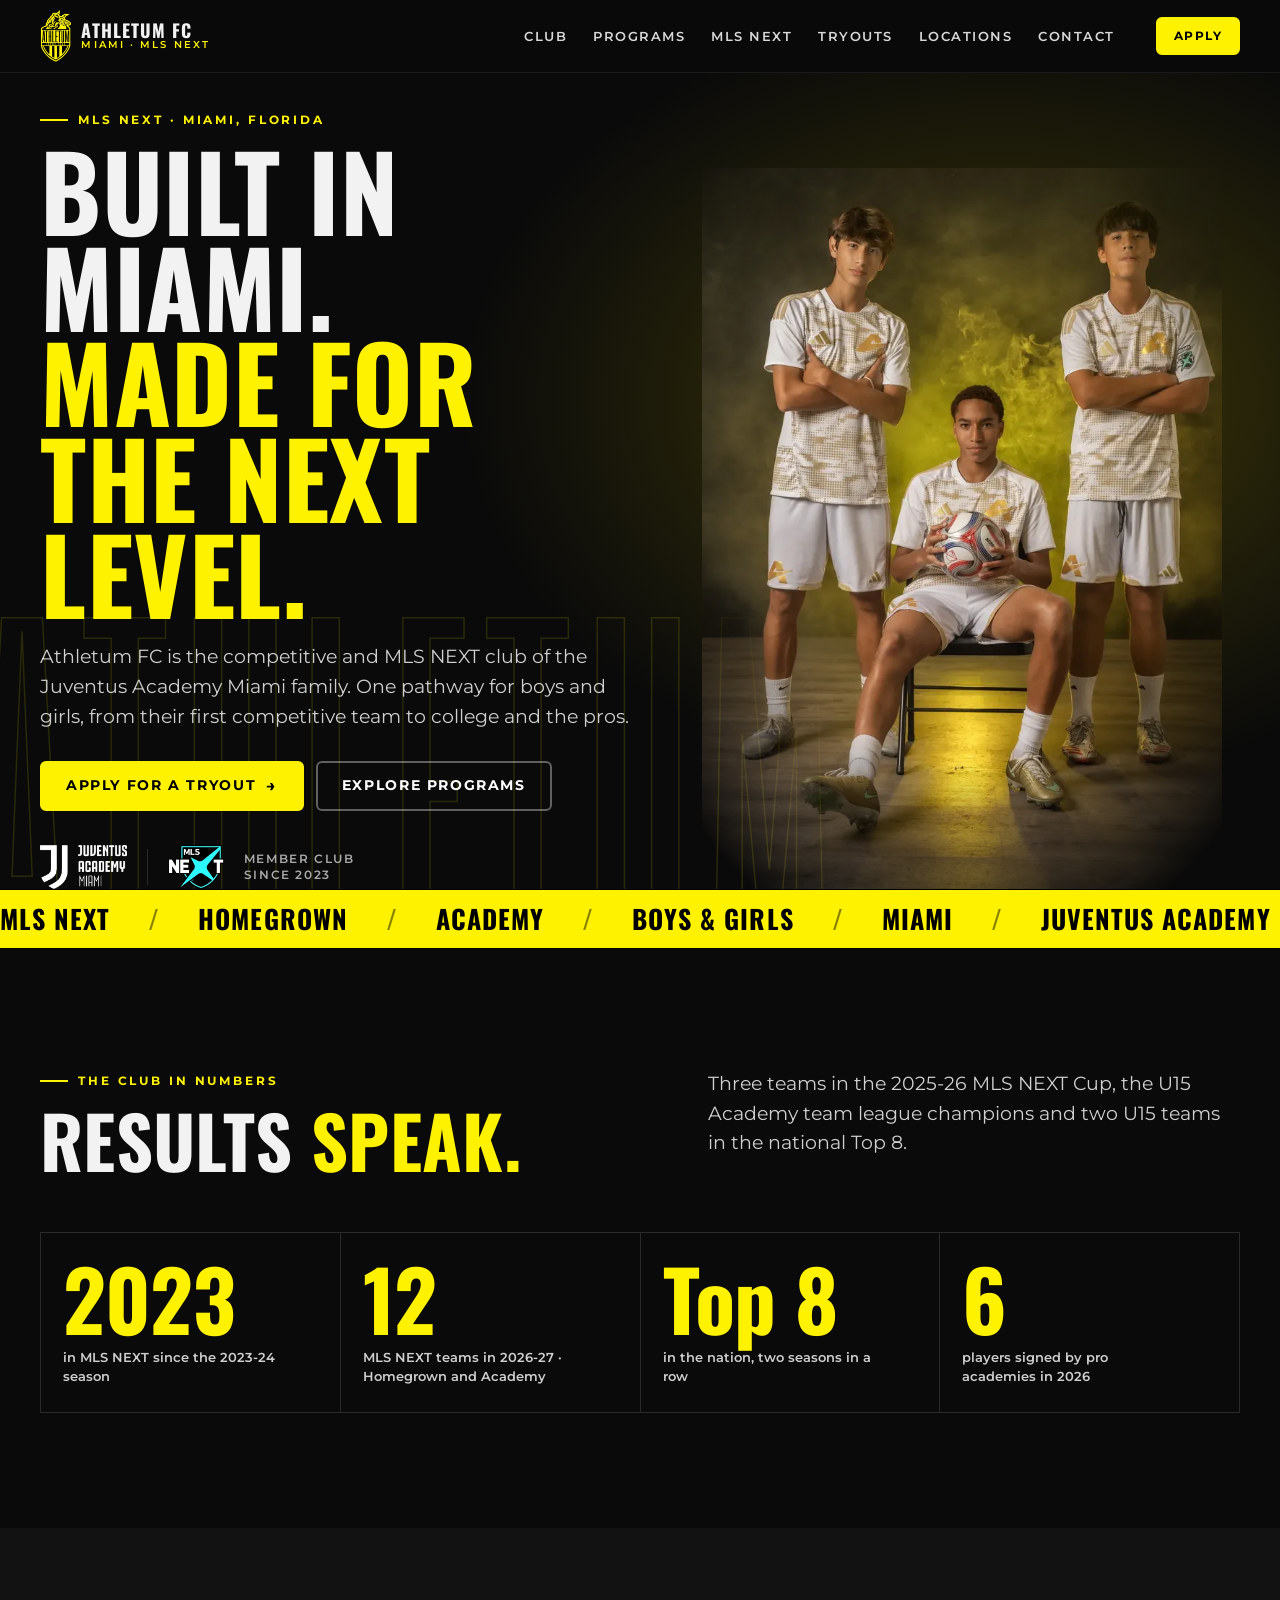
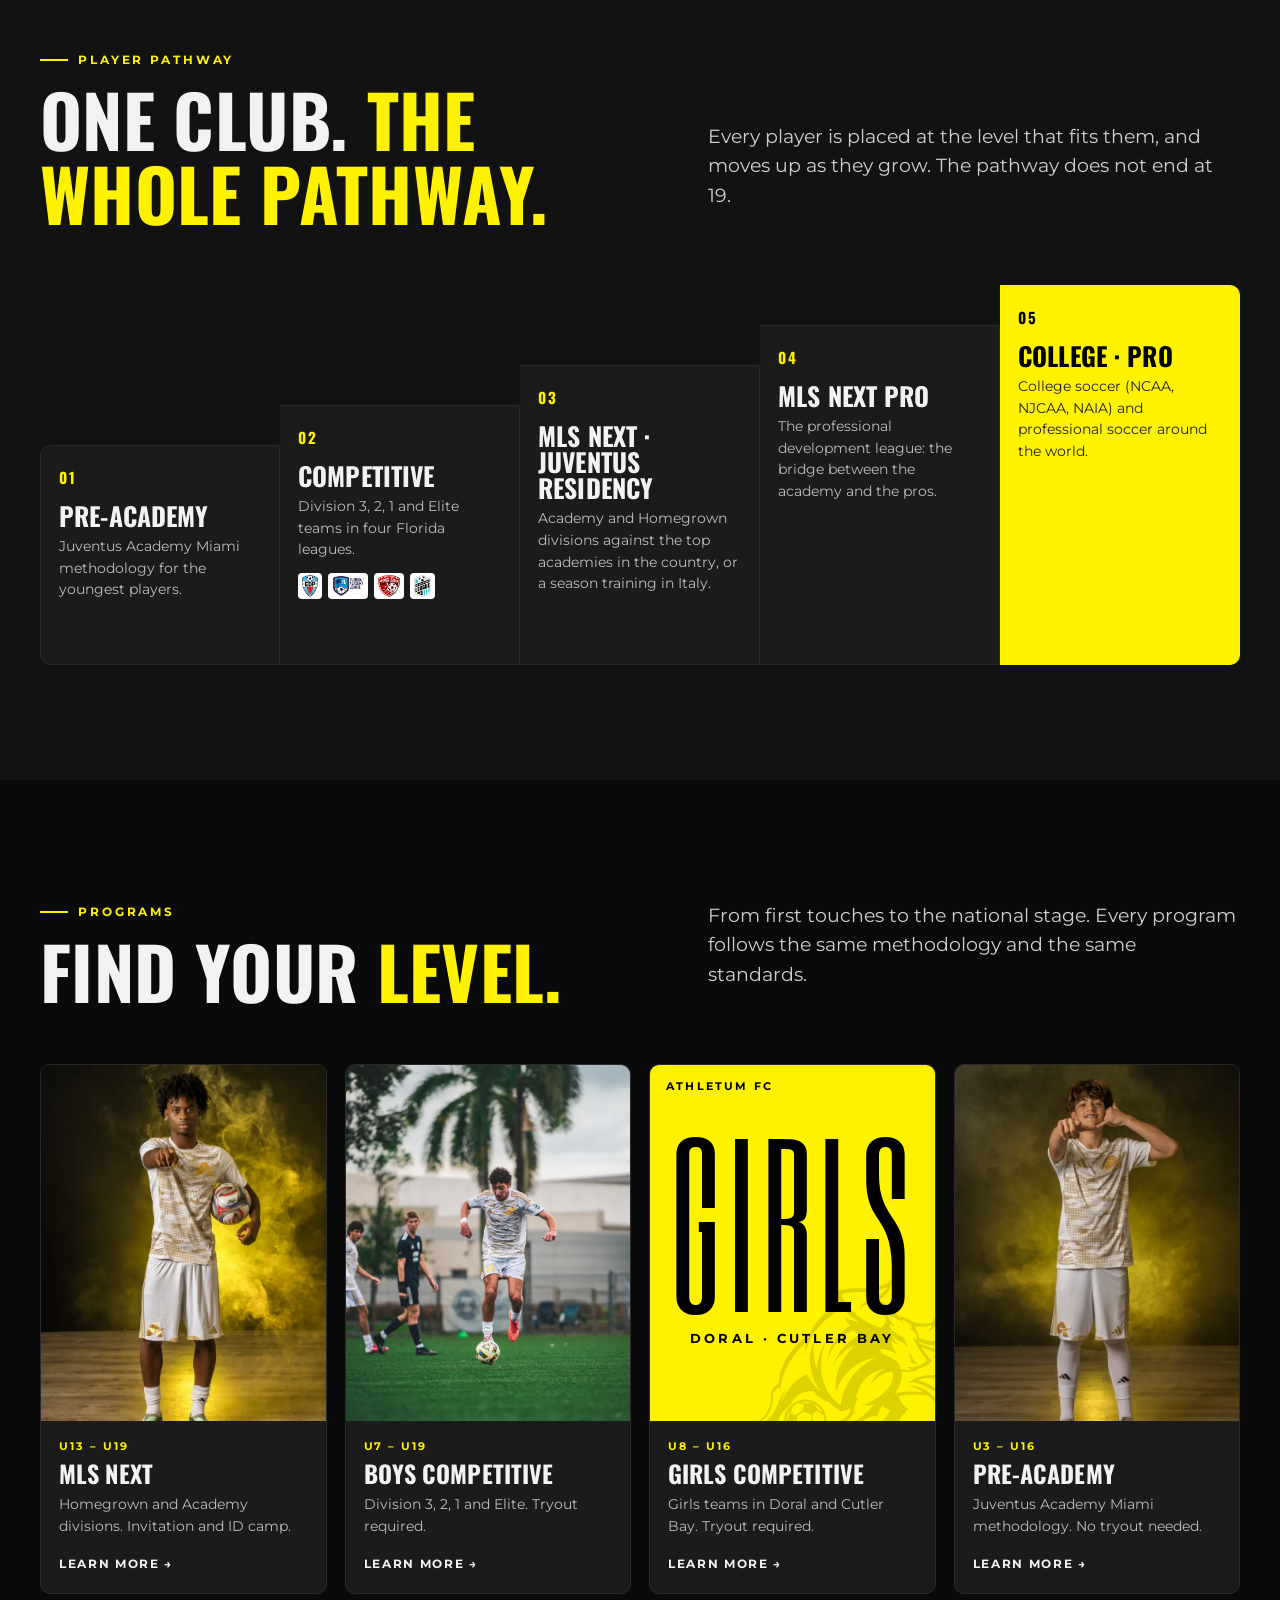
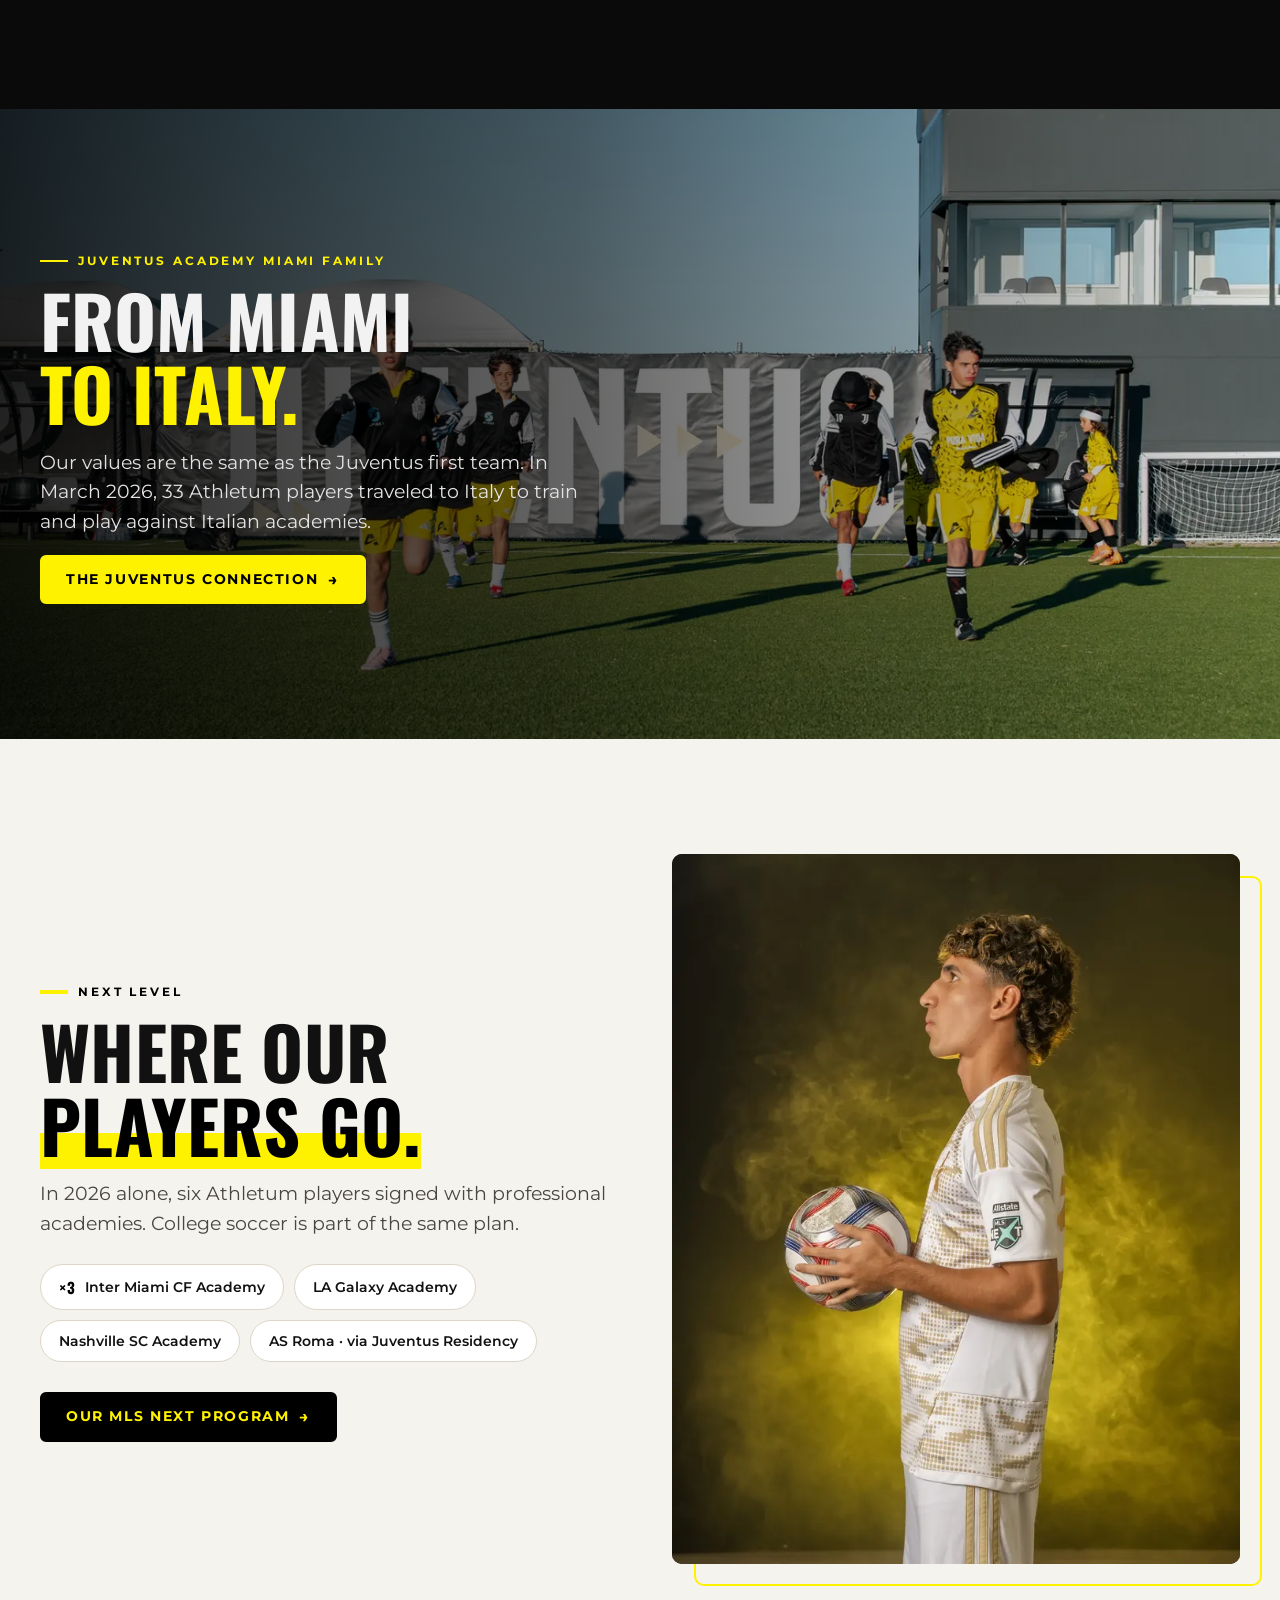
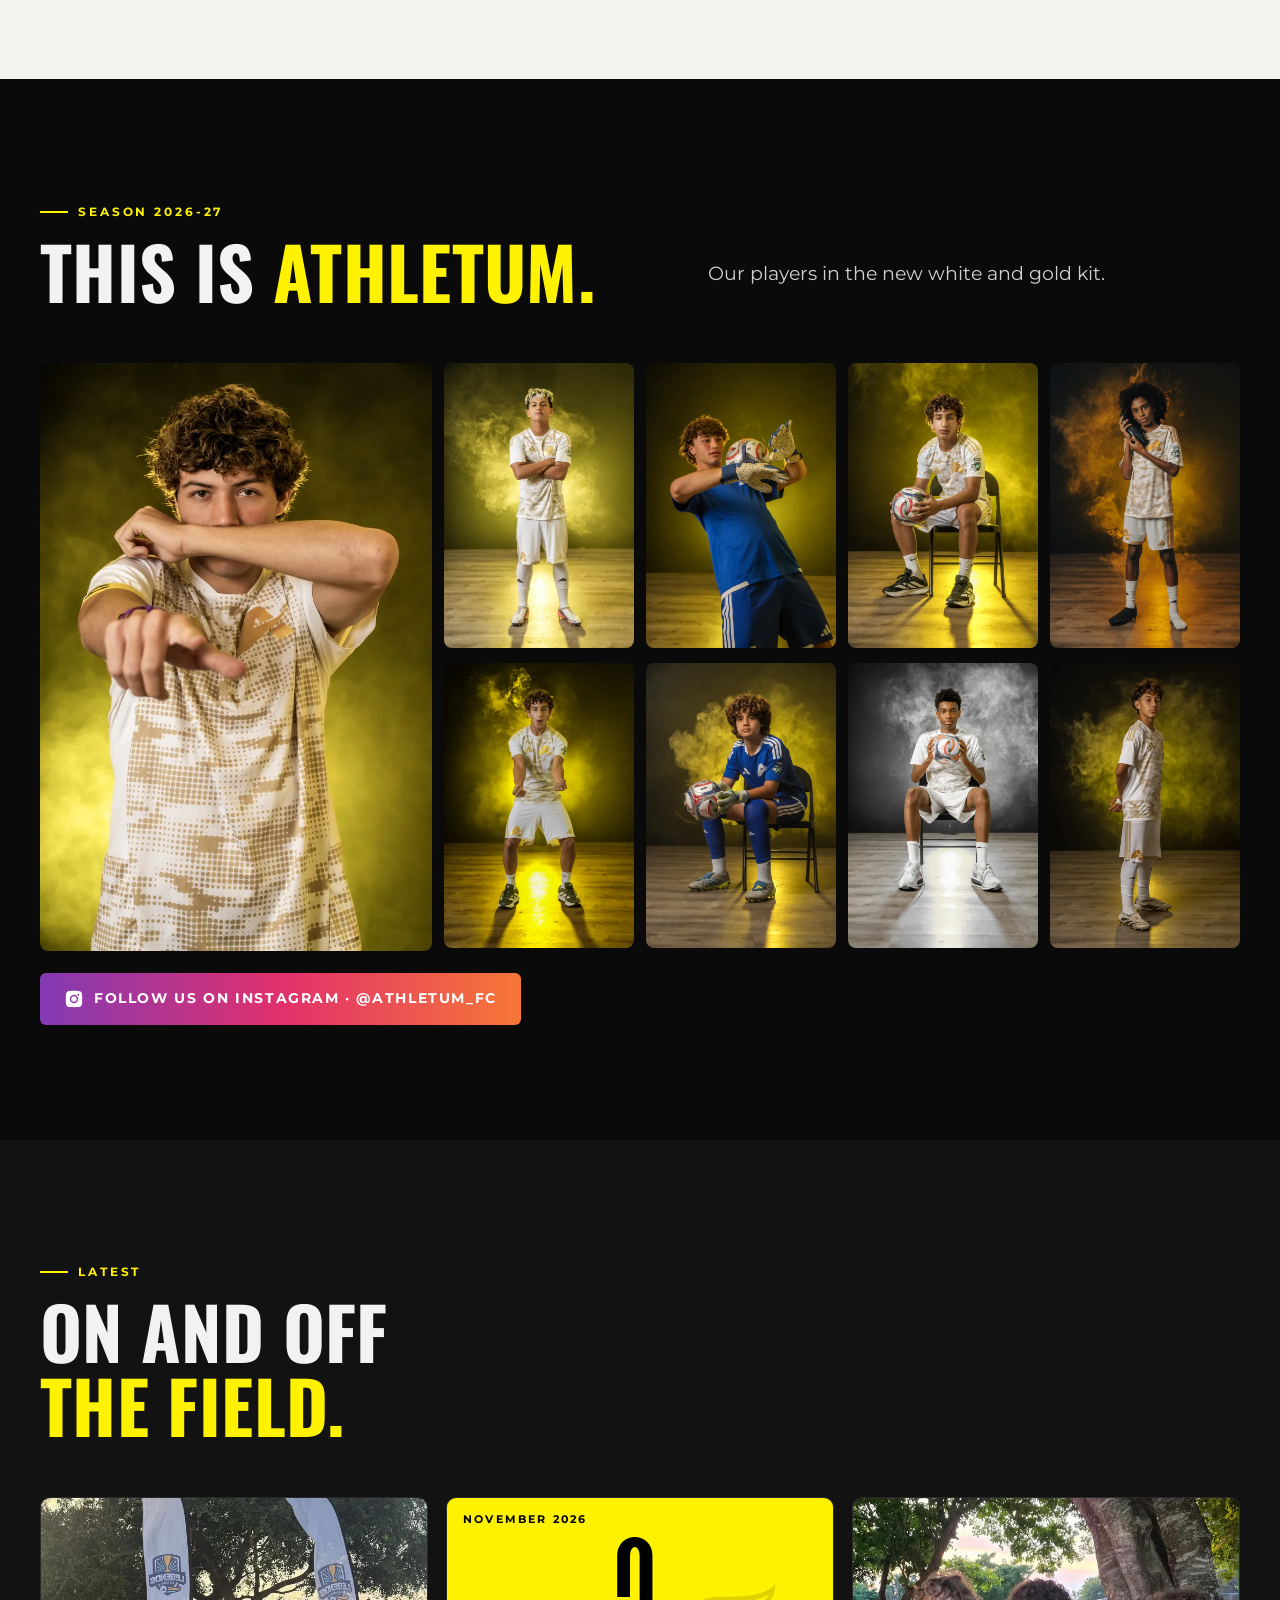
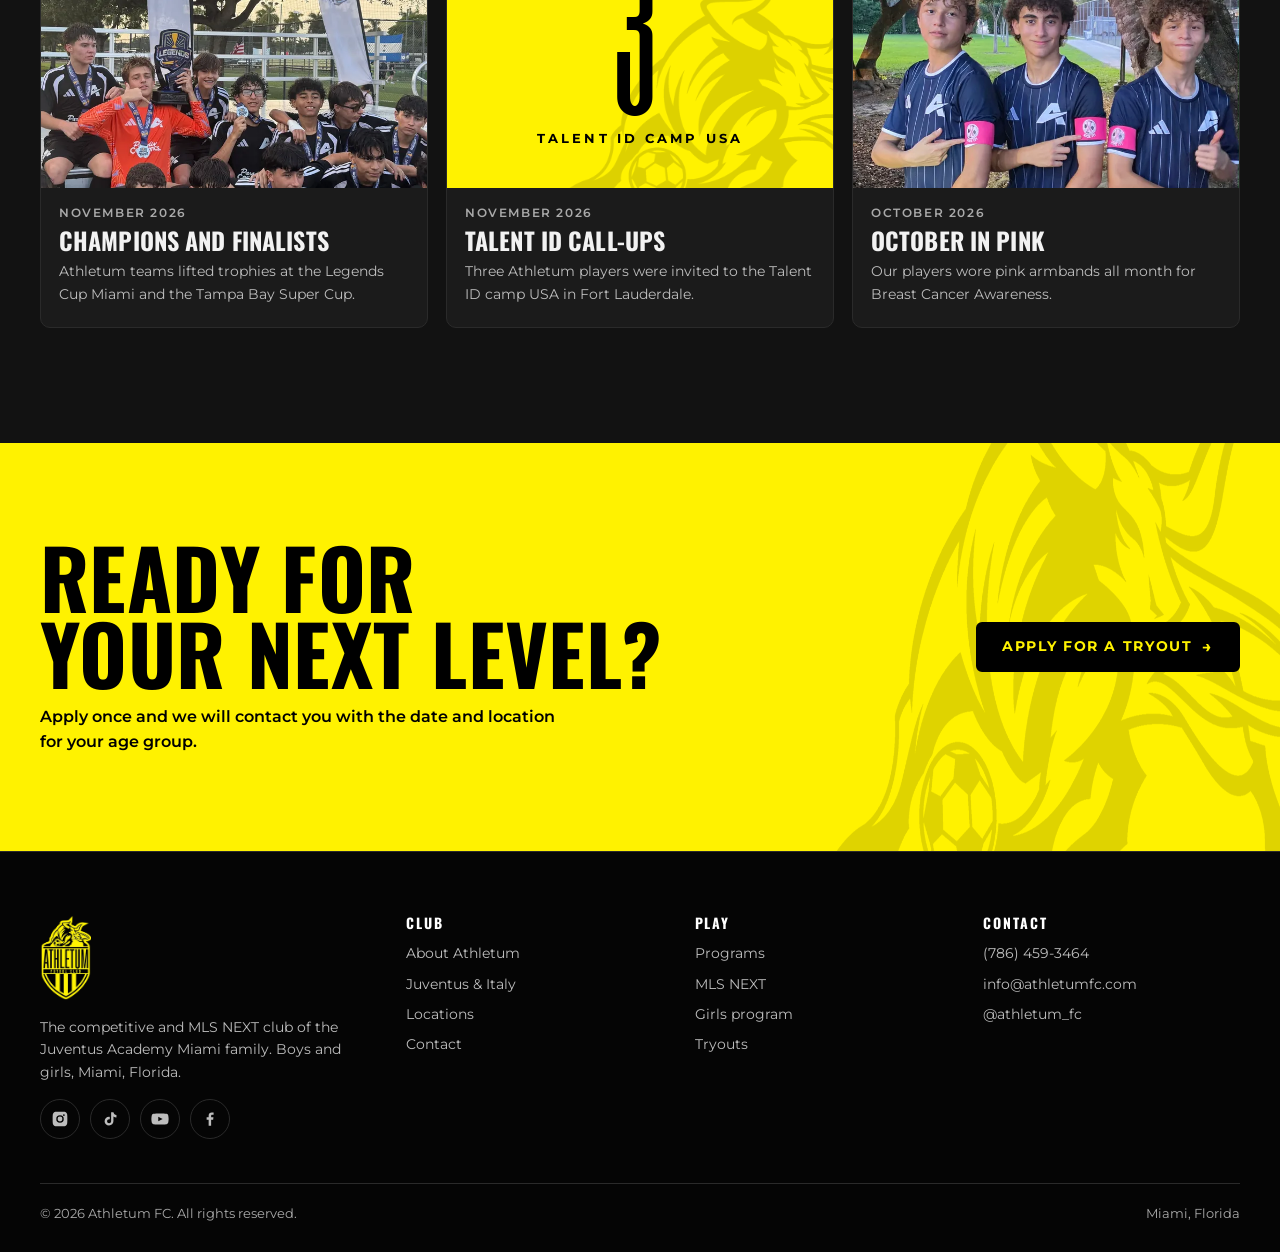
==== commit 0c1b59c6: "Propuesta: borde suave en la foto del inicio Co-Authored-By: Claude Opus 5.5 <noreply@anthropic.com>" ====
--- a/index.html
+++ b/index.html
@@ -10,7 +10,7 @@
 <link rel="icon" href="assets/img/escudo.webp">
 <link rel="preconnect" href="https://fonts.googleapis.com"><link rel="preconnect" href="https://fonts.gstatic.com" crossorigin>
 <link href="https://fonts.googleapis.com/css2?family=Montserrat:wght@400;500;600;700&family=Oswald:wght@500;700&family=Six+Caps&display=swap" rel="stylesheet">
-<link rel="stylesheet" href="assets/site.css?v=1311">
+<link rel="stylesheet" href="assets/site.css?v=1311b">
 <script>document.documentElement.classList.add('js')</script>
 </head>
 <body>
@@ -138,6 +138,6 @@
   <div class="bot"><span>© 2026 Athletum FC. All rights reserved.</span><span>Miami, Florida</span></div>
 </div></footer>
 <div class="fix"><a class="btn" href="tryouts/#apply">Apply for a tryout</a></div>
-<script src="assets/site.js?v=1311" defer></script>
+<script src="assets/site.js?v=1311b" defer></script>
 </body>
 </html>
--- a/assets/site.css
+++ b/assets/site.css
@@ -260,3 +260,5 @@
 .gfx img{position:absolute;right:-28%;bottom:-6%;width:120%;max-width:none;height:auto!important;opacity:.13;filter:brightness(0)}
 .gfx small{position:absolute;left:16px;top:14px;z-index:1;font:700 11px var(--body);letter-spacing:.2em;text-transform:uppercase}
 @media(max-width:699px){.cards .card .im{aspect-ratio:5/4}.news .card .im{aspect-ratio:4/3}}
+.hero .ph img{-webkit-mask-image:radial-gradient(ellipse 72% 70% at 50% 42%,#000 58%,transparent 100%);mask-image:radial-gradient(ellipse 72% 70% at 50% 42%,#000 58%,transparent 100%)}
+.hero .ph img[src*="hero.webp"]{-webkit-mask-image:none;mask-image:none}
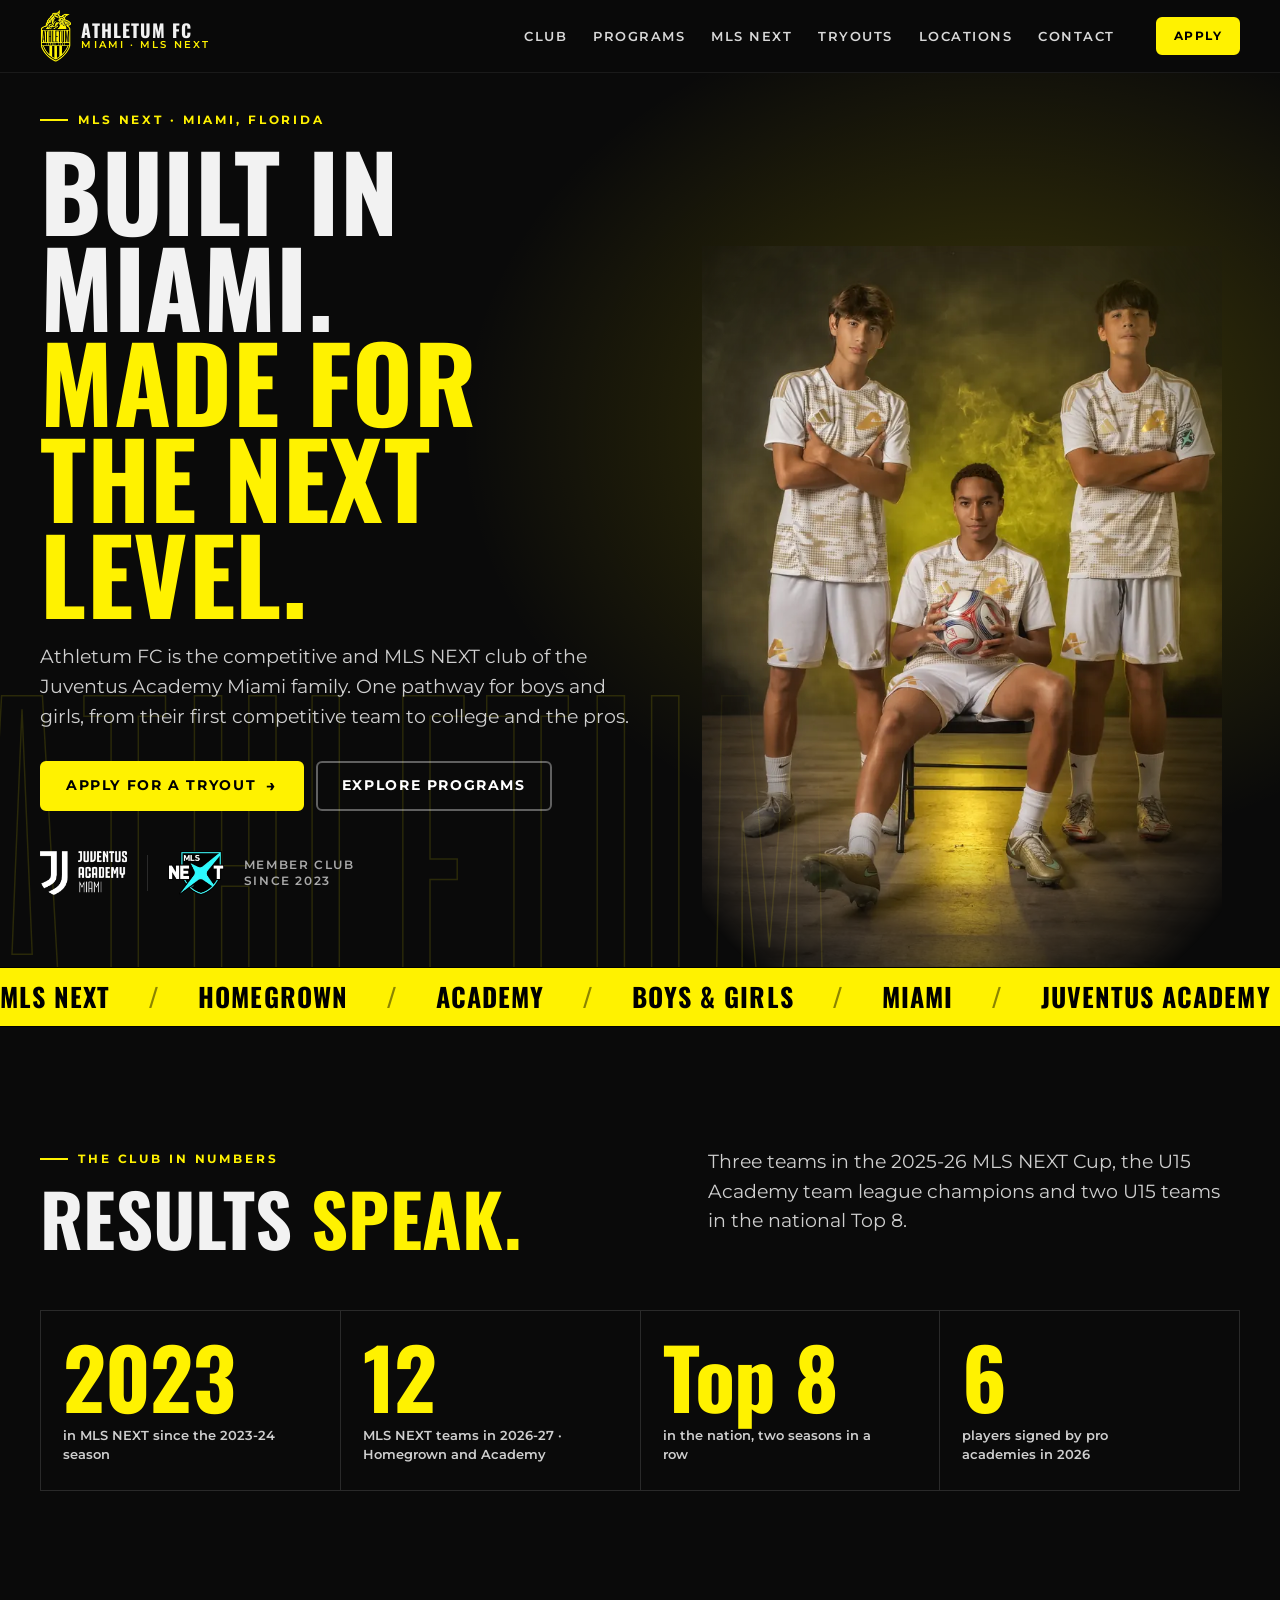
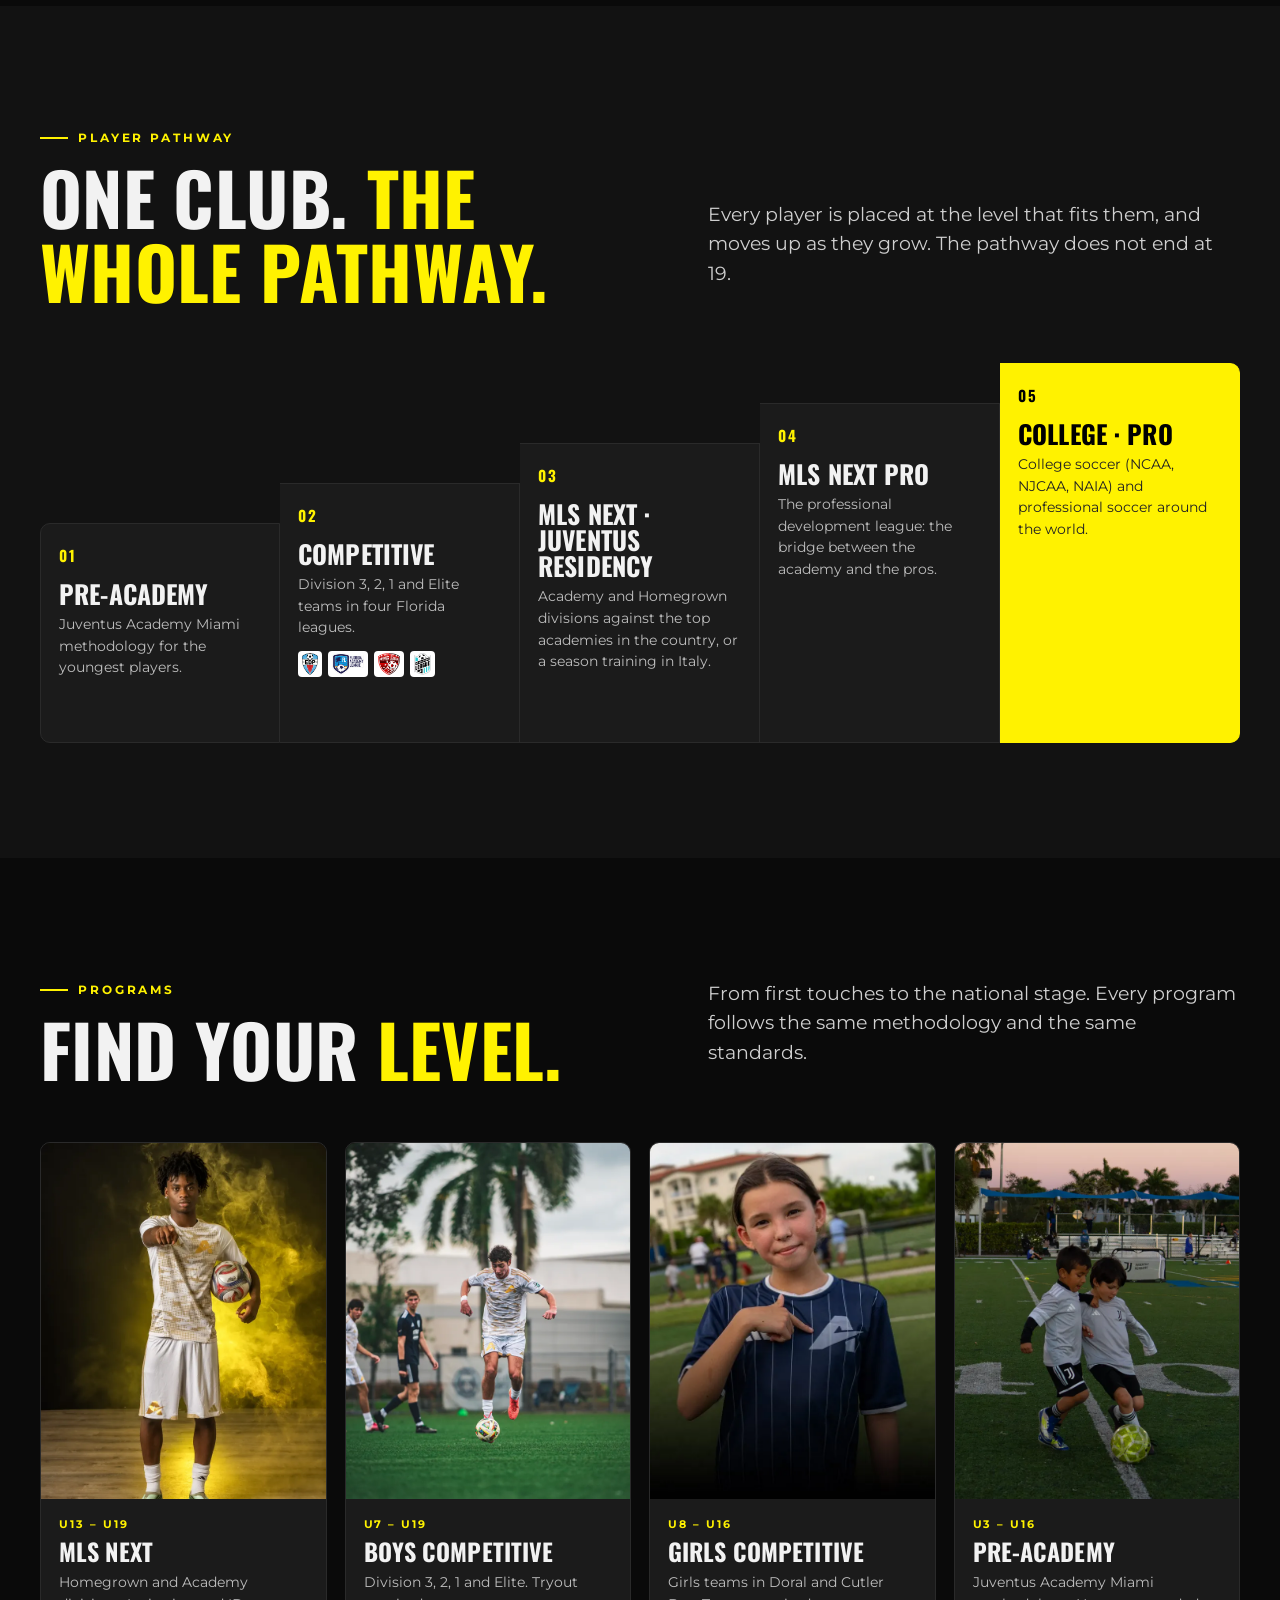
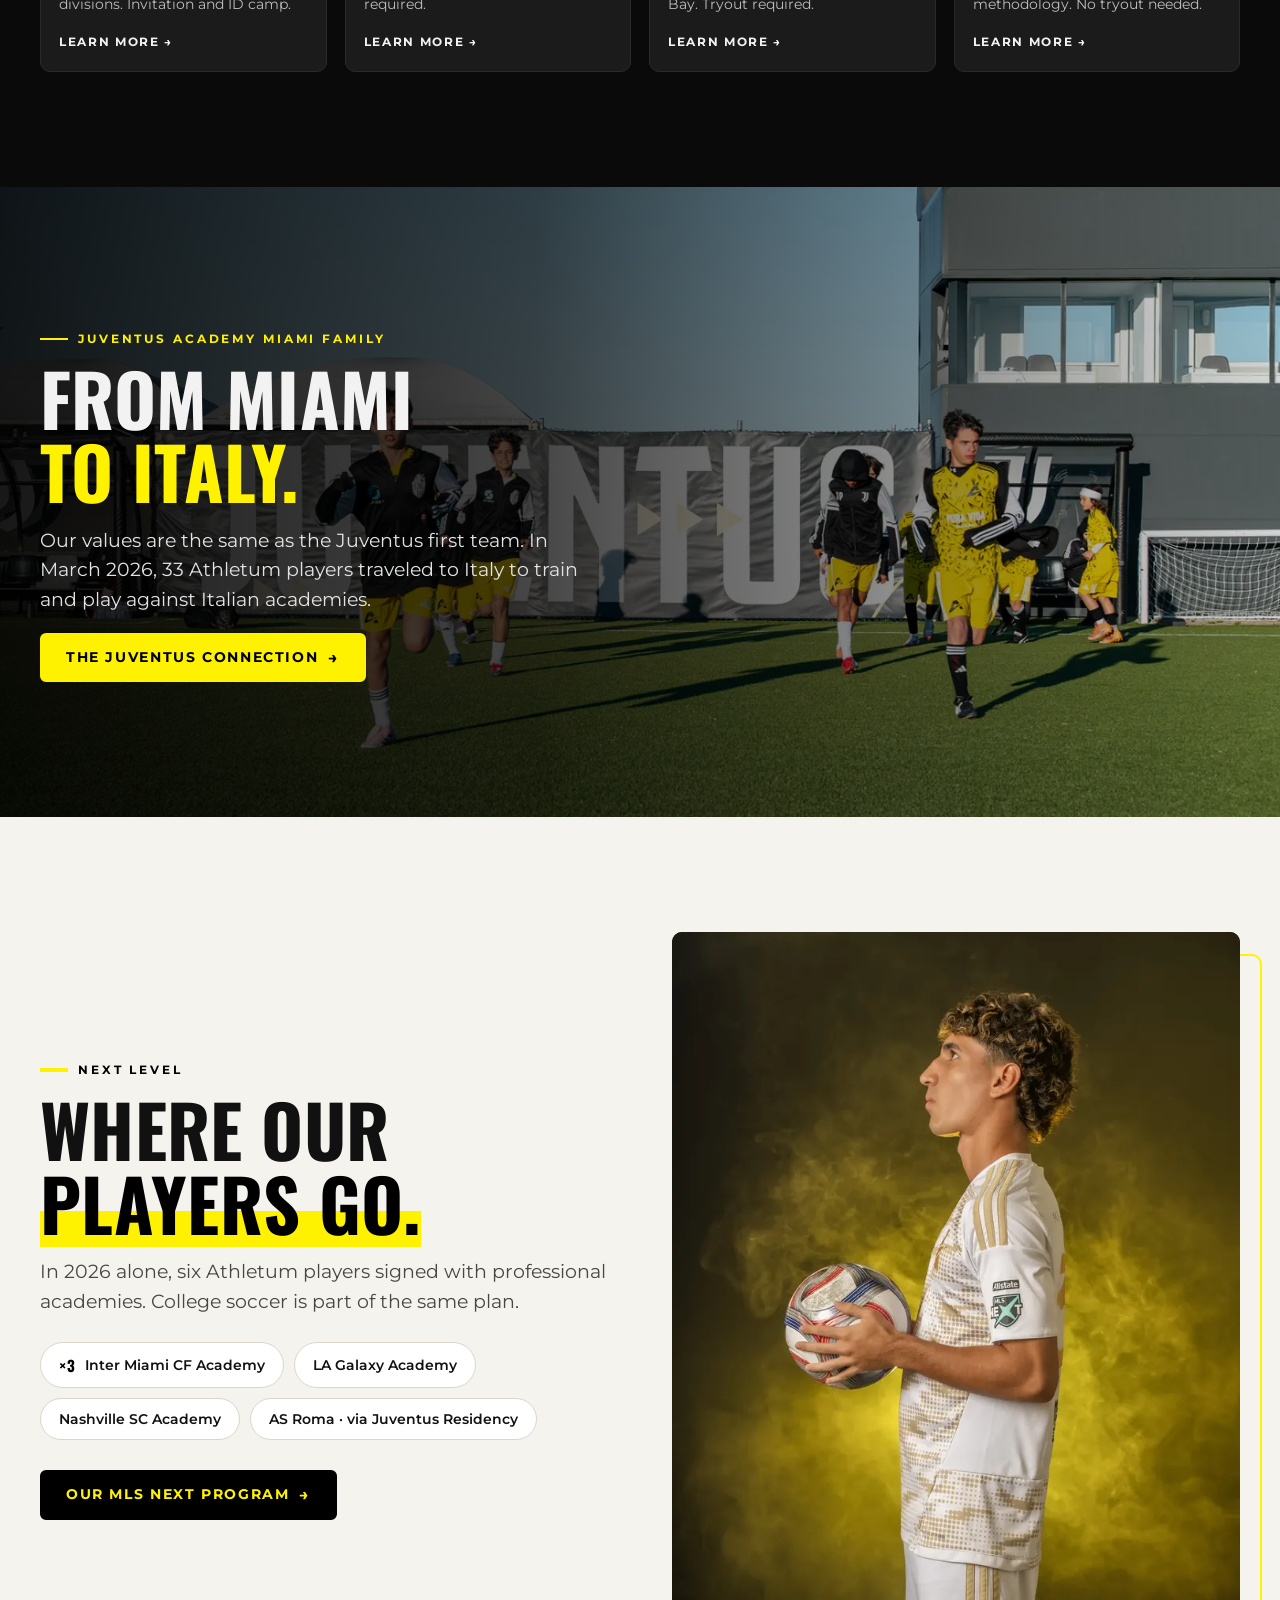
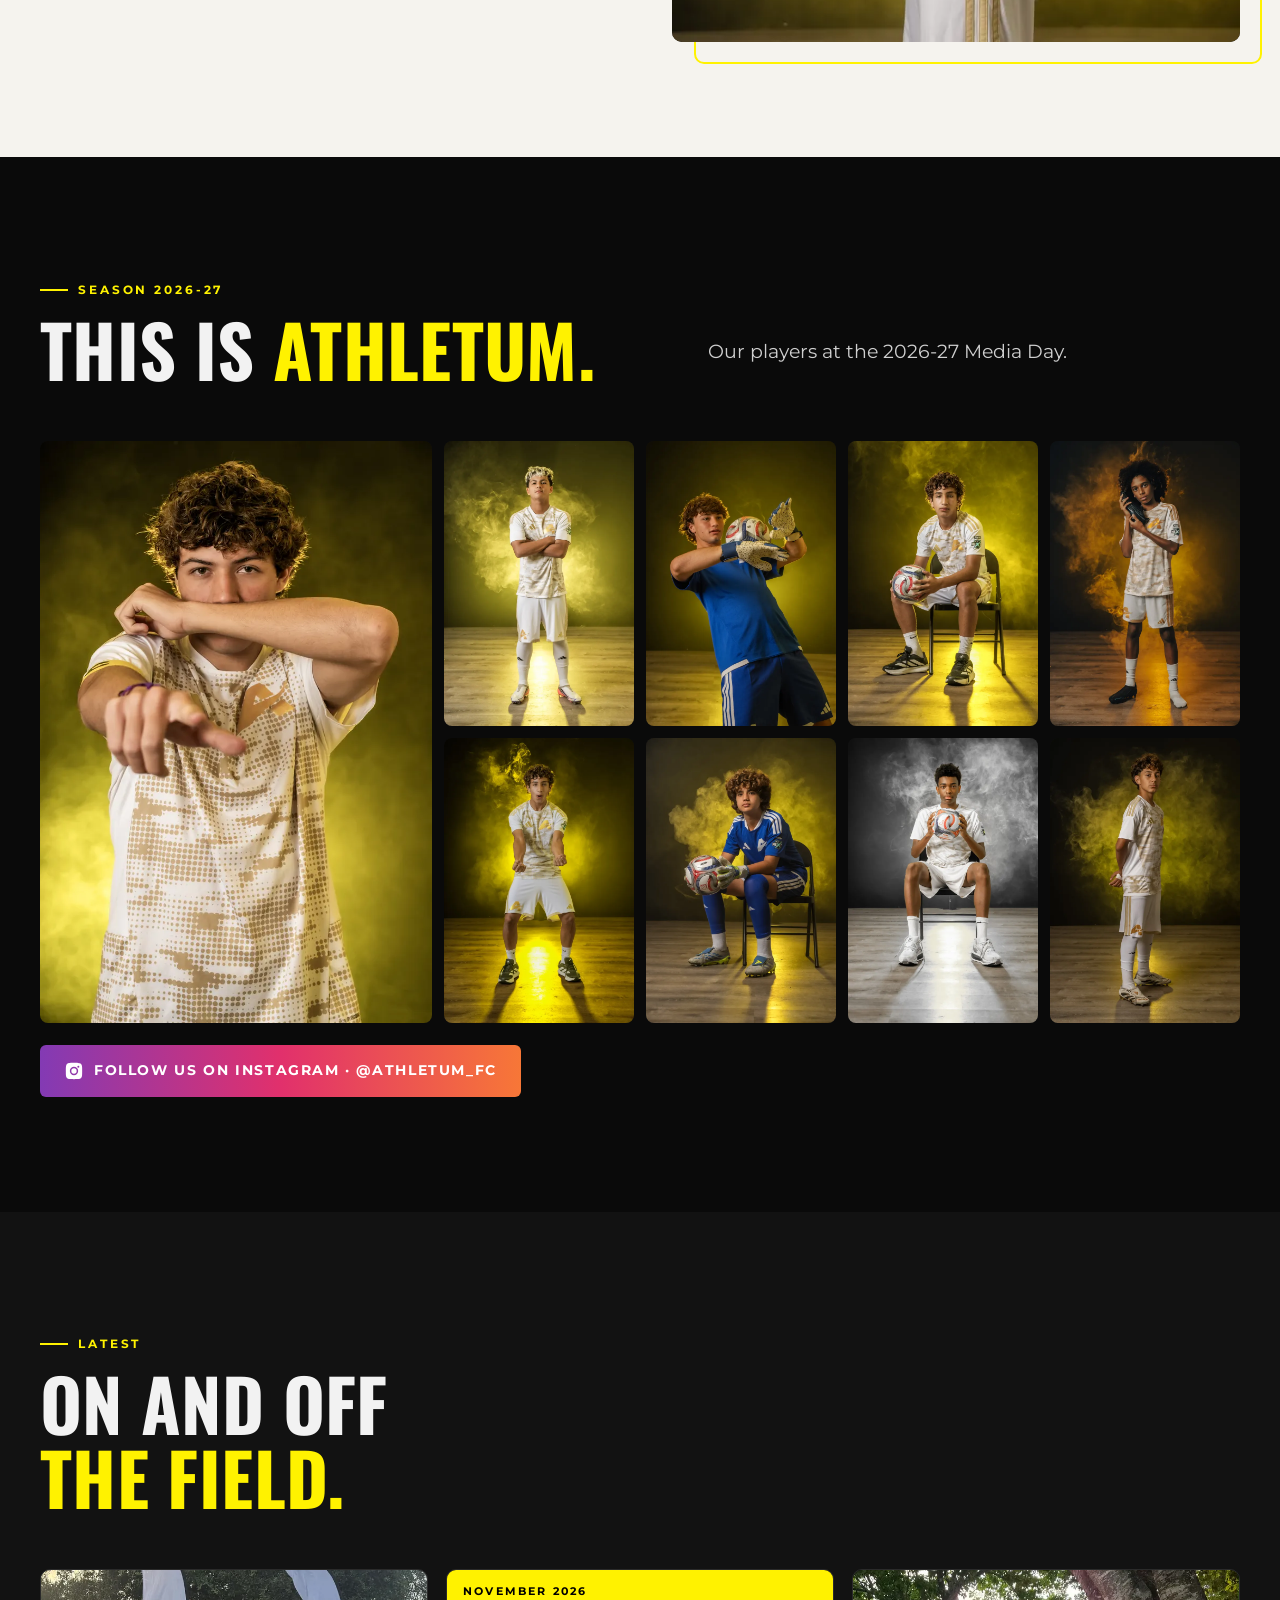
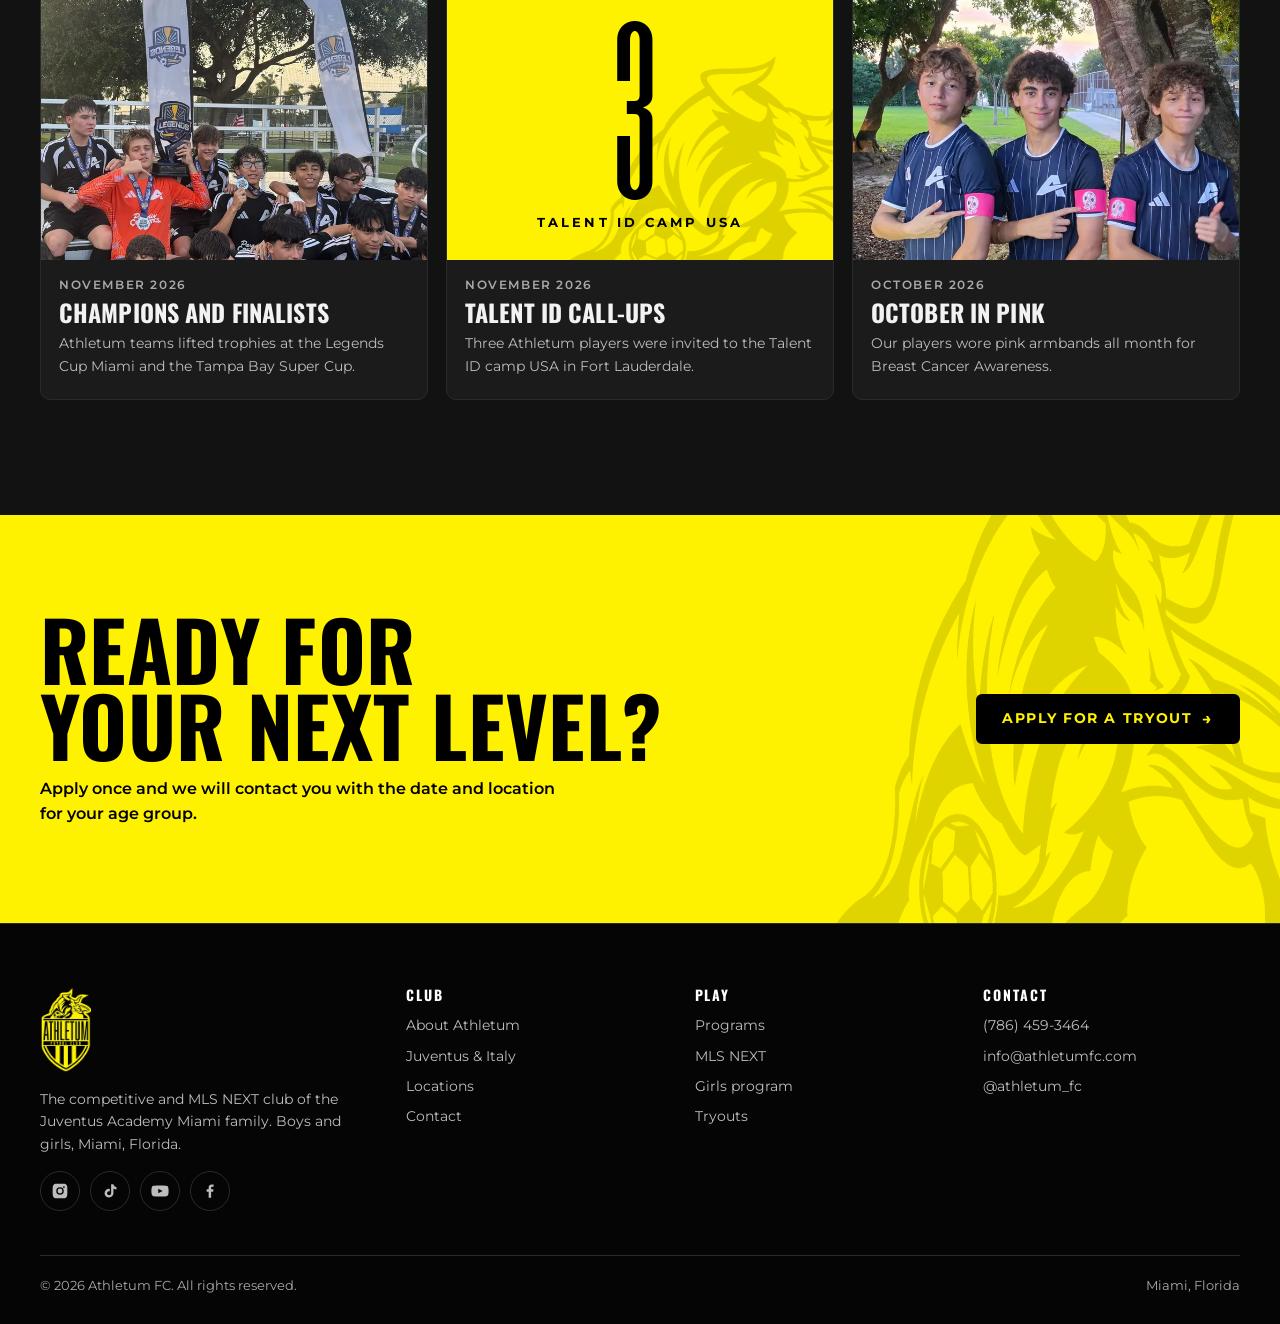
==== commit 6abf906c: "Propuesta: aire a los logos de la portada, fotos reales de niñas y Pre-Academy, revisión visual comp" ====
--- a/index.html
+++ b/index.html
@@ -10,7 +10,7 @@
 <link rel="icon" href="assets/img/escudo.webp">
 <link rel="preconnect" href="https://fonts.googleapis.com"><link rel="preconnect" href="https://fonts.gstatic.com" crossorigin>
 <link href="https://fonts.googleapis.com/css2?family=Montserrat:wght@400;500;600;700&family=Oswald:wght@500;700&family=Six+Caps&display=swap" rel="stylesheet">
-<link rel="stylesheet" href="assets/site.css?v=1311b">
+<link rel="stylesheet" href="assets/site.css?v=1311d">
 <script>document.documentElement.classList.add('js')</script>
 </head>
 <body>
@@ -68,8 +68,8 @@
   <div class="cards c4">
     <a class="card rv" href="programs/#mlsnext"><div class="im"><img src="assets/img/md_1784-720.webp" srcset="assets/img/md_1784-720.webp 720w, assets/img/md_1784-1400.webp 1400w" sizes="(min-width:1060px) 300px, (min-width:700px) 50vw, 100vw" width="3744" height="5616" alt="Athletum MLS NEXT player pointing at the camera with a ball under his arm" style="object-position:50% 18%" loading="lazy" decoding="async"></div><div class="tx"><span class="tag">U13 – U19</span><h3>MLS NEXT</h3><p>Homegrown and Academy divisions. Invitation and ID camp.</p><span class="more">Learn more</span></div></a>
     <a class="card rv" href="programs/#boys"><div class="im"><img src="assets/img/ig_dribble-720.webp" srcset="assets/img/ig_dribble-720.webp 720w, assets/img/ig_dribble-1400.webp 1400w" sizes="(min-width:1060px) 300px, (min-width:700px) 50vw, 100vw" width="3059" height="3969" alt="Athletum player dribbling during a match" style="object-position:50% 40%" loading="lazy" decoding="async"></div><div class="tx"><span class="tag">U7 – U19</span><h3>Boys competitive</h3><p>Division 3, 2, 1 and Elite. Tryout required.</p><span class="more">Learn more</span></div></a>
-    <a class="card rv" href="programs/#girls"><div class="im"><div class="gfx" style="width:100%;height:100%"><small>Athletum FC</small><img src="assets/img/toro.webp" alt="" width="1000" height="573" loading="lazy"><div><b>GIRLS</b><span>Doral · Cutler Bay</span></div></div></div><div class="tx"><span class="tag">U8 – U16</span><h3>Girls competitive</h3><p>Girls teams in Doral and Cutler Bay. Tryout required.</p><span class="more">Learn more</span></div></a>
-    <a class="card rv" href="programs/#preacademy"><div class="im"><img src="assets/img/md_3138-720.webp" srcset="assets/img/md_3138-720.webp 720w, assets/img/md_3138-1400.webp 1400w" sizes="(min-width:1060px) 300px, (min-width:700px) 50vw, 100vw" width="3744" height="5616" alt="Young Athletum player smiling in the 2026-27 kit" style="object-position:50% 15%" loading="lazy" decoding="async"></div><div class="tx"><span class="tag">U3 – U16</span><h3>Pre-Academy</h3><p>Juventus Academy Miami methodology. No tryout needed.</p><span class="more">Learn more</span></div></a>
+    <a class="card rv" href="programs/#girls"><div class="im"><img src="assets/img/web_girls-720.webp" srcset="assets/img/web_girls-720.webp 720w, assets/img/web_girls-1400.webp 1400w" sizes="(min-width:1060px) 300px, (min-width:700px) 50vw, 100vw" width="600" height="720" alt="Athletum girls program player pointing at the crest on her jersey" style="object-position:50% 25%" loading="lazy" decoding="async"></div><div class="tx"><span class="tag">U8 – U16</span><h3>Girls competitive</h3><p>Girls teams in Doral and Cutler Bay. Tryout required.</p><span class="more">Learn more</span></div></a>
+    <a class="card rv" href="programs/#preacademy"><div class="im"><img src="assets/img/jam_pre-720.webp" srcset="assets/img/jam_pre-720.webp 720w, assets/img/jam_pre-1400.webp 1400w" sizes="(min-width:1060px) 300px, (min-width:700px) 50vw, 100vw" width="2060" height="3090" alt="Two young Pre-Academy players battling for the ball" style="object-position:50% 45%" loading="lazy" decoding="async"></div><div class="tx"><span class="tag">U3 – U16</span><h3>Pre-Academy</h3><p>Juventus Academy Miami methodology. No tryout needed.</p><span class="more">Learn more</span></div></a>
   </div>
 </div></section>
 
@@ -98,7 +98,7 @@
 
 <section class="sec"><div class="w">
   <div class="head split rv"><div><p class="eyebrow">Season 2026-27</p><h2 class="h2">This is <em>Athletum.</em></h2></div>
-  <p class="lead">Our players in the new white and gold kit.</p></div>
+  <p class="lead">Our players at the 2026-27 Media Day.</p></div>
   <div class="wall rv">
     <figure><img src="assets/img/md_1284-720.webp" srcset="assets/img/md_1284-720.webp 720w, assets/img/md_1284-1400.webp 1400w" sizes="(min-width:900px) 420px, 100vw" width="3744" height="5616" alt="Athletum player pointing at the camera" style="object-position:50% 20%" loading="lazy" decoding="async"></figure>
     <figure><img src="assets/img/md_1383-720.webp" srcset="assets/img/md_1383-720.webp 720w, assets/img/md_1383-1400.webp 1400w" sizes="(min-width:900px) 200px, 50vw" width="3744" height="5616" alt="Athletum player with arms crossed" style="object-position:50% 20%" loading="lazy" decoding="async"></figure>
@@ -138,6 +138,6 @@
   <div class="bot"><span>© 2026 Athletum FC. All rights reserved.</span><span>Miami, Florida</span></div>
 </div></footer>
 <div class="fix"><a class="btn" href="tryouts/#apply">Apply for a tryout</a></div>
-<script src="assets/site.js?v=1311b" defer></script>
+<script src="assets/site.js?v=1311d" defer></script>
 </body>
 </html>
--- a/assets/site.css
+++ b/assets/site.css
@@ -262,3 +262,12 @@
 @media(max-width:699px){.cards .card .im{aspect-ratio:5/4}.news .card .im{aspect-ratio:4/3}}
 .hero .ph img{-webkit-mask-image:radial-gradient(ellipse 72% 70% at 50% 42%,#000 58%,transparent 100%);mask-image:radial-gradient(ellipse 72% 70% at 50% 42%,#000 58%,transparent 100%)}
 .hero .ph img[src*="hero.webp"]{-webkit-mask-image:none;mask-image:none}
+/* ---------- revisión 13-11 (tarde) ---------- */
+.hero .w>div:first-child{padding-bottom:72px}
+.badges{margin-top:40px}
+@media(max-width:899px){.hero .w>div:first-child{padding-bottom:8px}.hero .ph{margin-top:40px}}
+@media(min-width:900px){.wall{grid-auto-rows:calc((min(100vw,1240px) - 100px)/6*1.5)}.wall figure,.wall figure:nth-child(1){aspect-ratio:auto;height:100%}}
+.gfx{padding:44px 16px 20px}
+.band::before{background:linear-gradient(90deg,rgba(0,0,0,.9) 0%,rgba(0,0,0,.72) 42%,rgba(0,0,0,.15) 100%)}
+@media(min-width:900px){.scroller.fill{grid-auto-columns:calc((100% - 36px)/4)}}
+.faqw{max-width:900px}
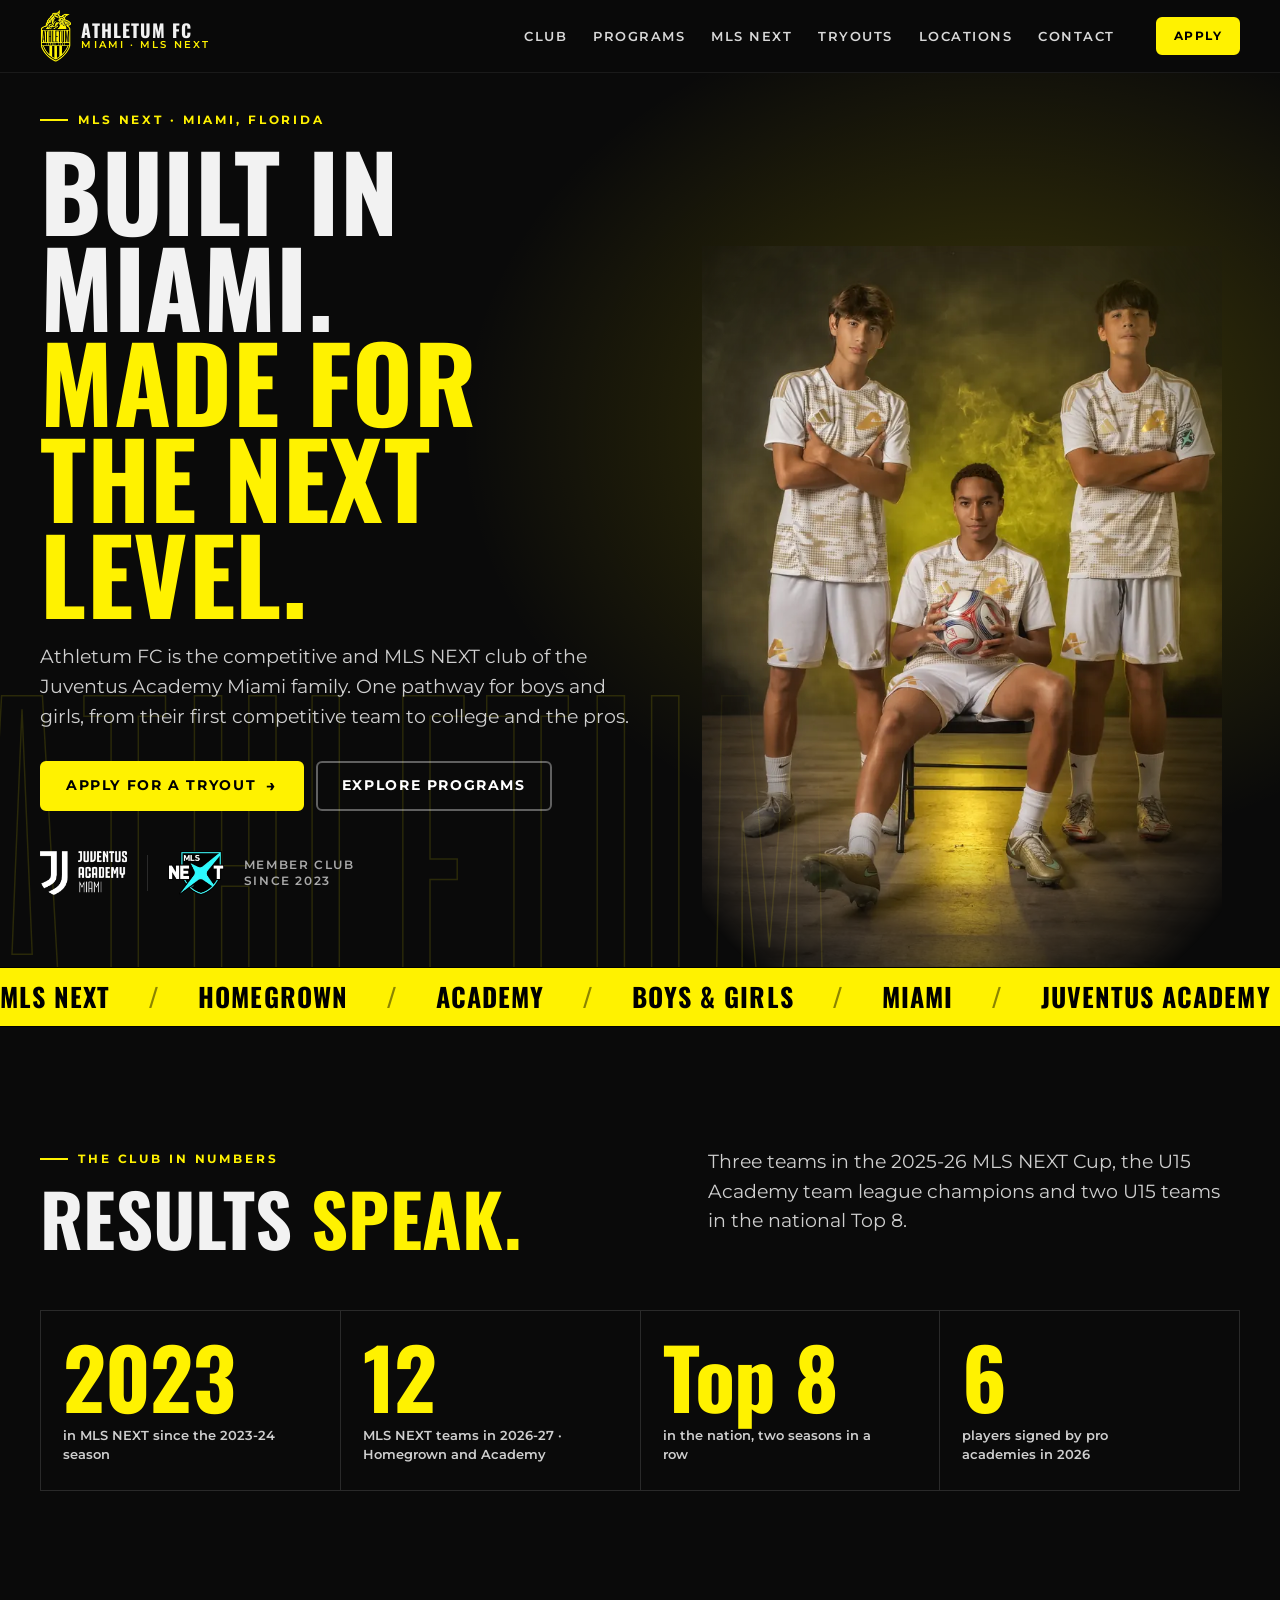
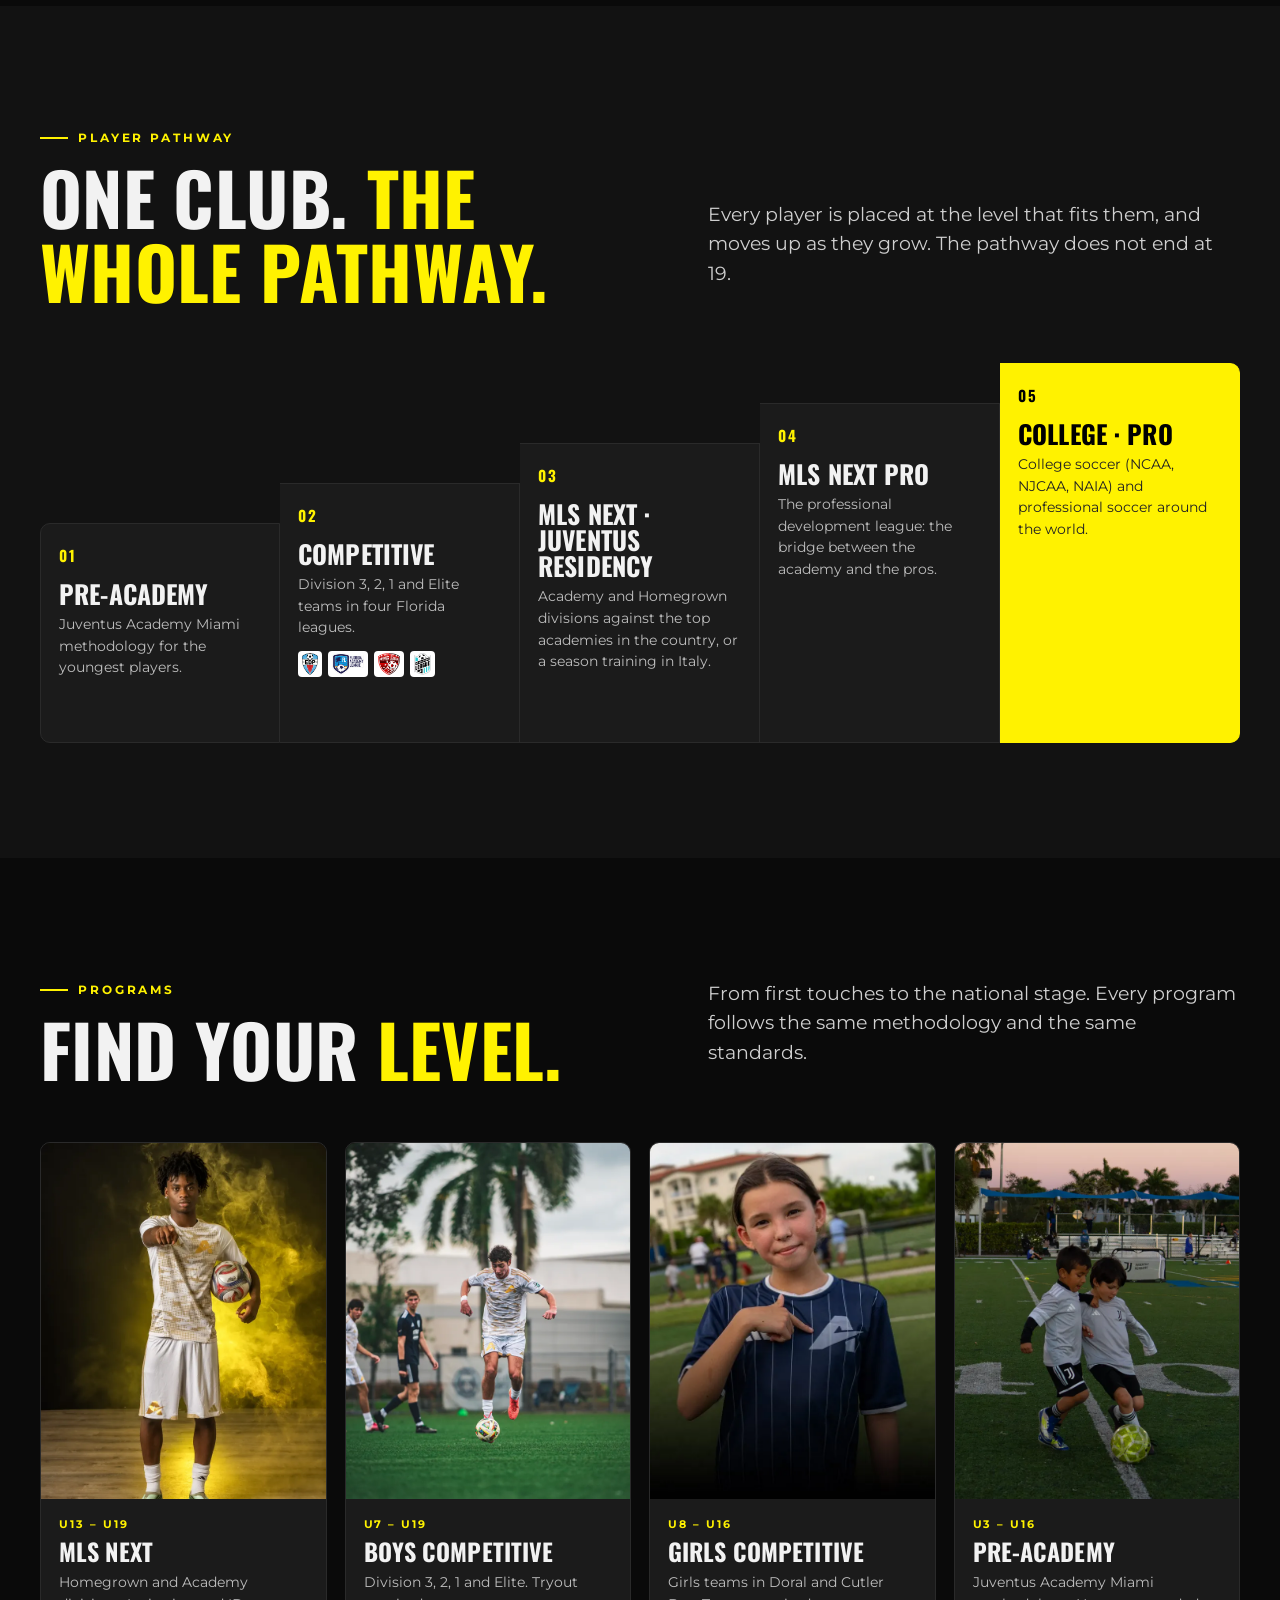
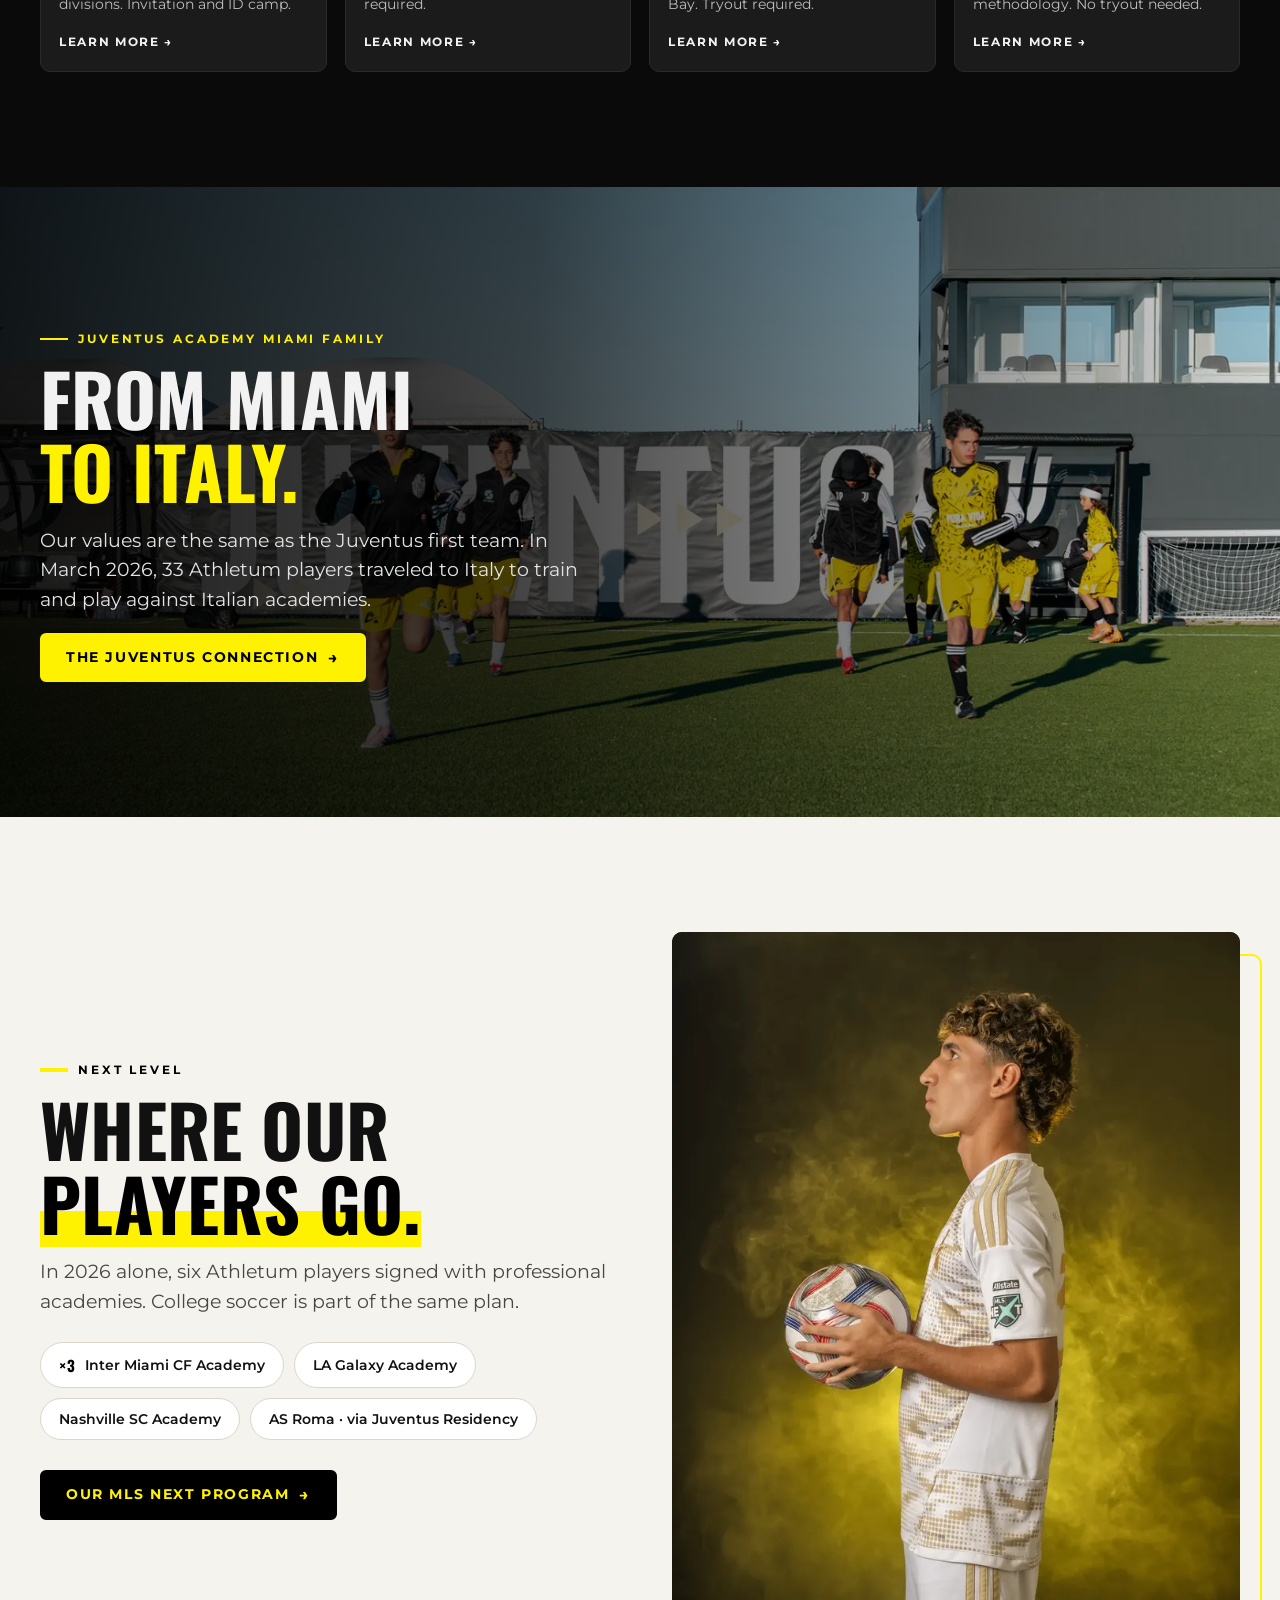
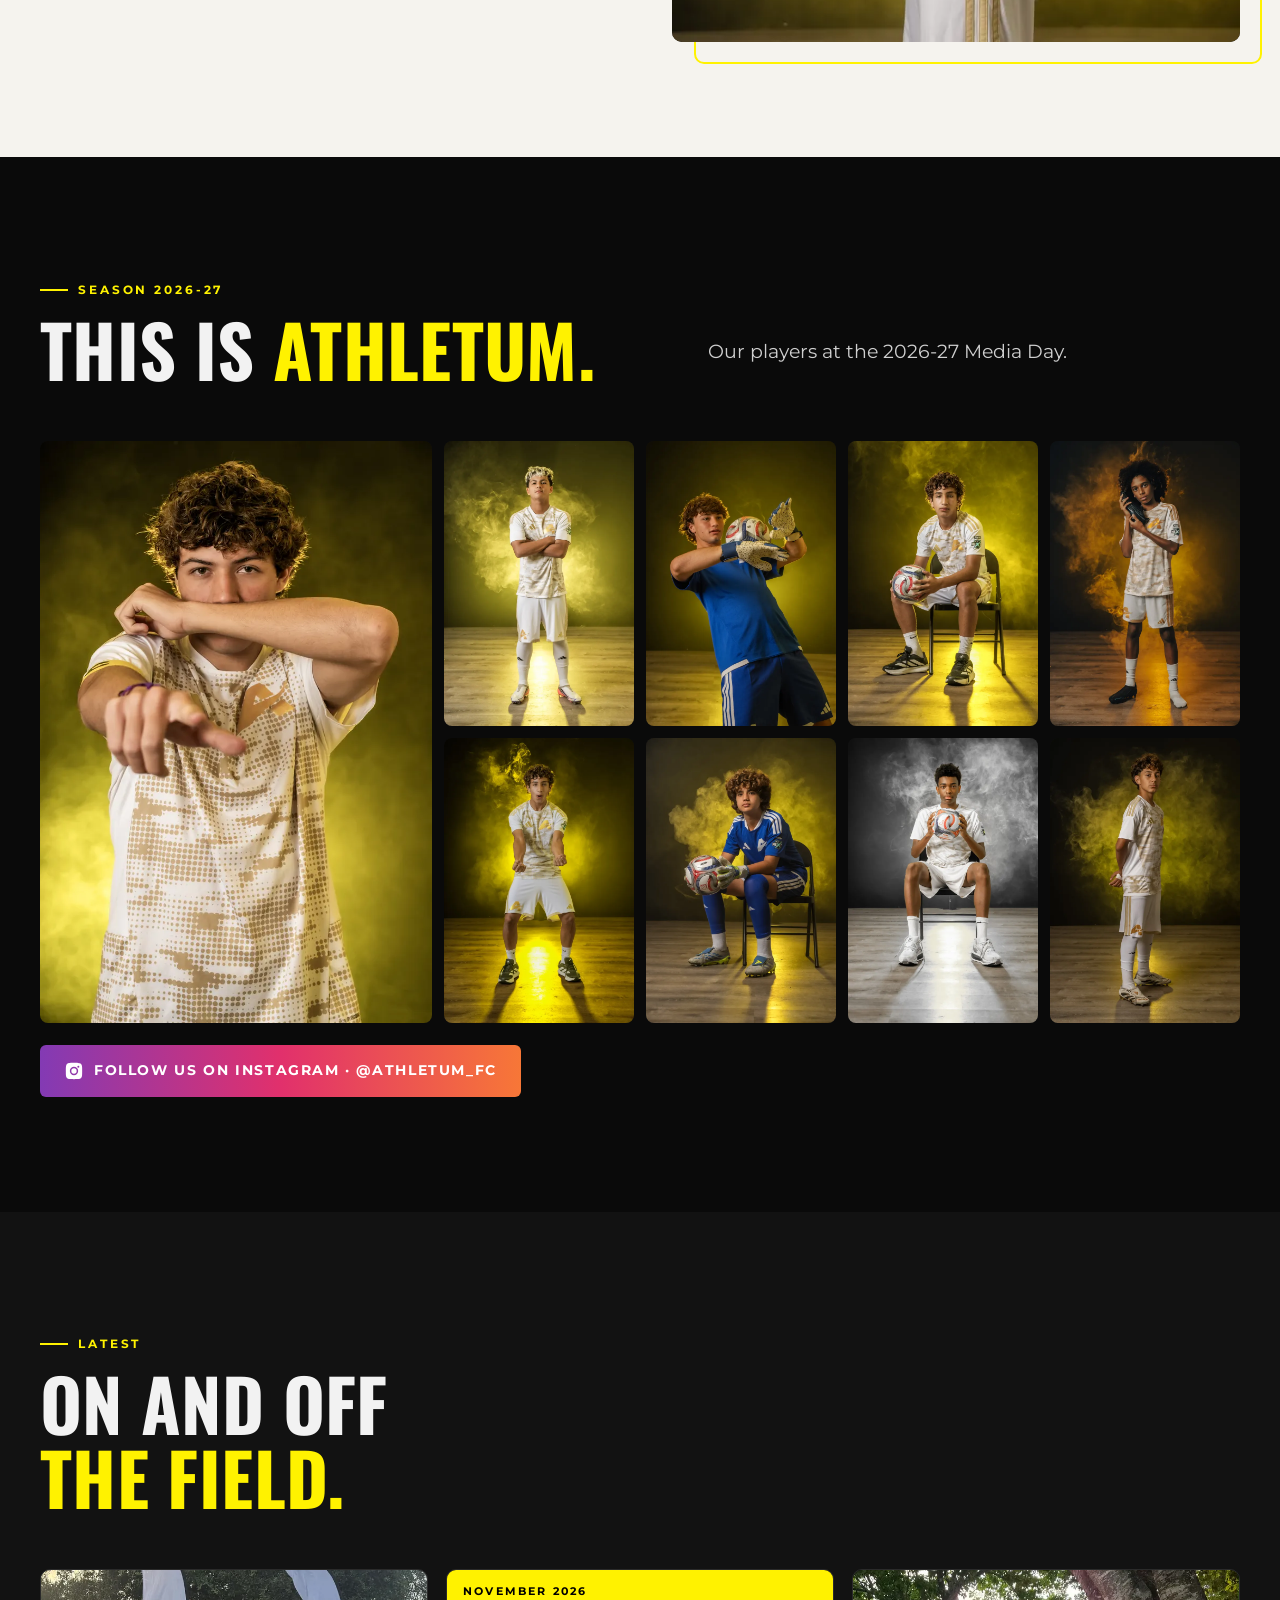
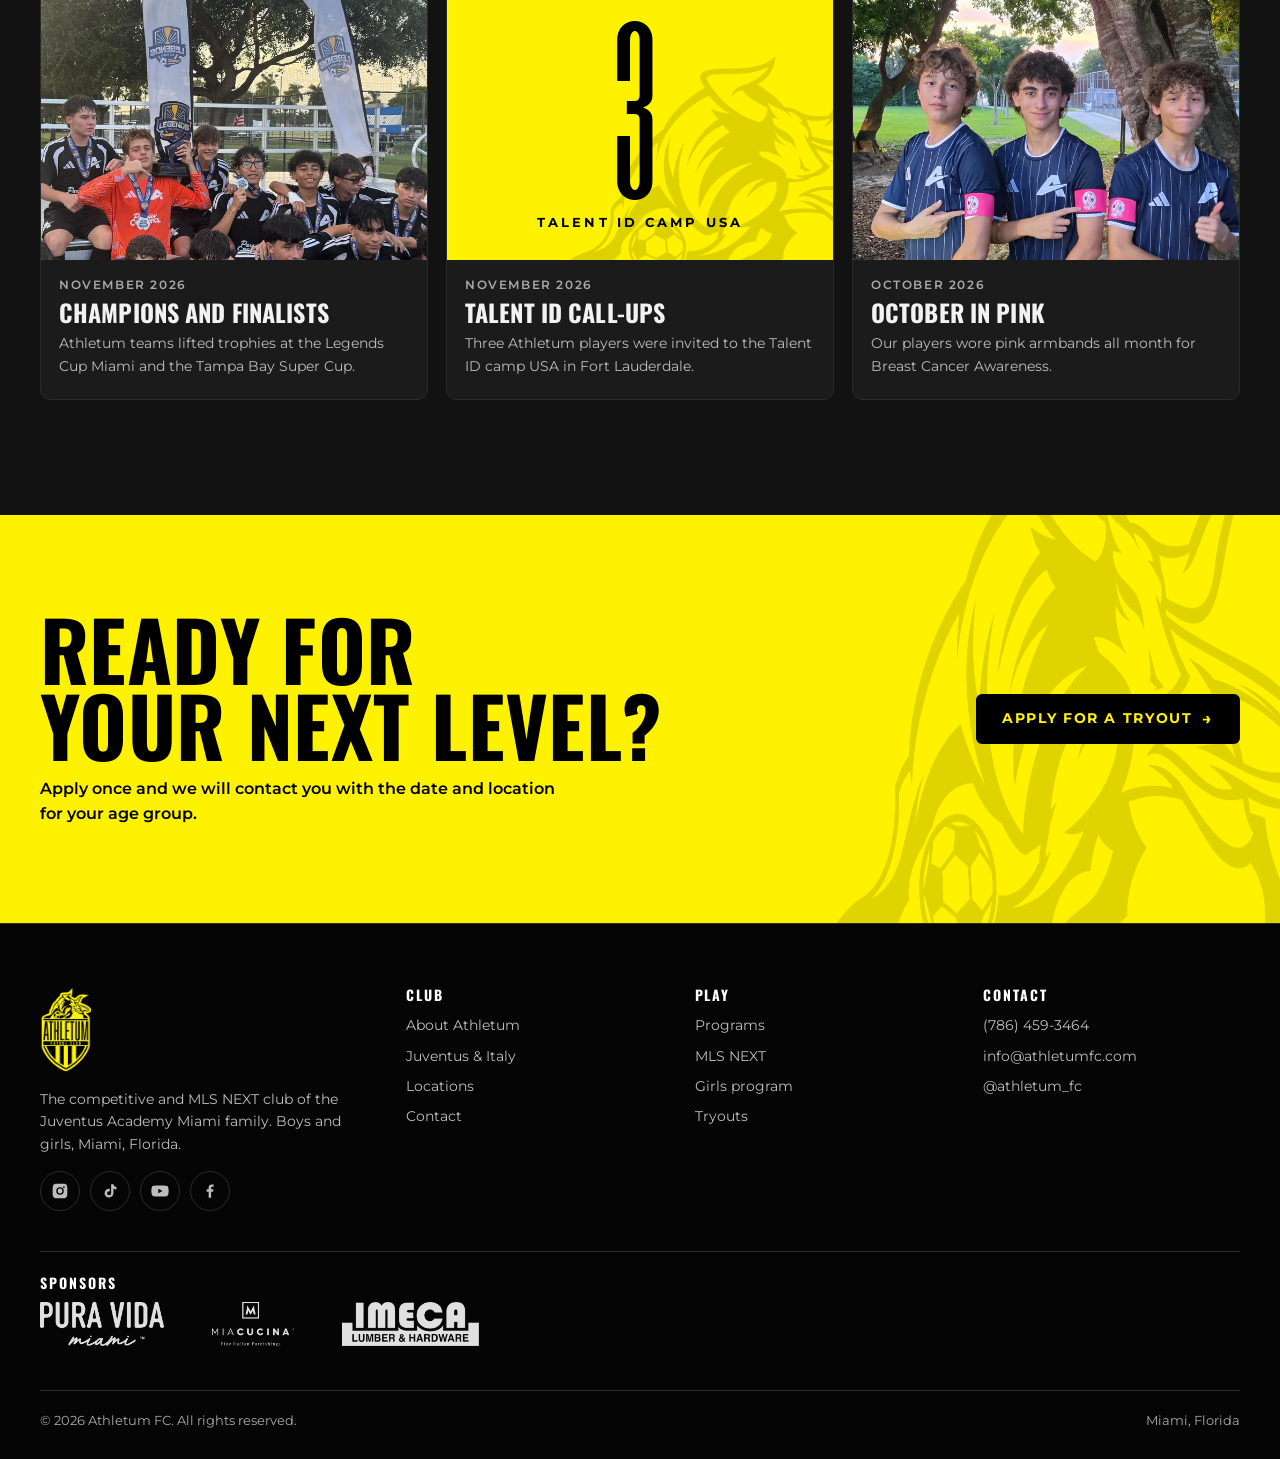
==== commit acda87da: "Pie: sponsors Pura Vida, Mia Cucina e IMECA (sin St. Regis ni Spinex) Co-Authored-By: Claude Opus 5." ====
--- a/index.html
+++ b/index.html
@@ -135,6 +135,7 @@
     <div><h4>Play</h4><ul><li><a href="programs/">Programs</a></li><li><a href="mls-next/">MLS NEXT</a></li><li><a href="programs/#girls">Girls program</a></li><li><a href="tryouts/">Tryouts</a></li></ul></div>
     <div><h4>Contact</h4><ul><li><a href="tel:+17864593464">(786) 459-3464</a></li><li><a href="mailto:info@athletumfc.com">info@athletumfc.com</a></li><li><a href="https://www.instagram.com/athletum_fc/" target="_blank" rel="noopener">@athletum_fc</a></li></ul></div>
   </div>
+  <div class="spn"><h4>Sponsors</h4><div class="spn-l"><img src="assets/img/sponsor_puravida.webp" alt="Pura Vida Miami" loading="lazy"><img src="assets/img/sponsor_miacucina.webp" alt="Mia Cucina" loading="lazy"><img src="assets/img/sponsor_imeca.webp" alt="IMECA" loading="lazy"></div></div>
   <div class="bot"><span>© 2026 Athletum FC. All rights reserved.</span><span>Miami, Florida</span></div>
 </div></footer>
 <div class="fix"><a class="btn" href="tryouts/#apply">Apply for a tryout</a></div>
--- a/assets/site.css
+++ b/assets/site.css
@@ -271,3 +271,8 @@
 .band::before{background:linear-gradient(90deg,rgba(0,0,0,.9) 0%,rgba(0,0,0,.72) 42%,rgba(0,0,0,.15) 100%)}
 @media(min-width:900px){.scroller.fill{grid-auto-columns:calc((100% - 36px)/4)}}
 .faqw{max-width:900px}
+
+.ftr .spn{margin-top:40px;padding-top:24px;border-top:1px solid var(--line)}
+.ftr .spn-l{display:flex;flex-wrap:wrap;align-items:center;gap:28px 48px}
+.ftr .spn-l img{height:44px;width:auto;margin:0;opacity:.88}
+@media(max-width:600px){.ftr .spn-l{gap:22px 32px}.ftr .spn-l img{height:34px}}
